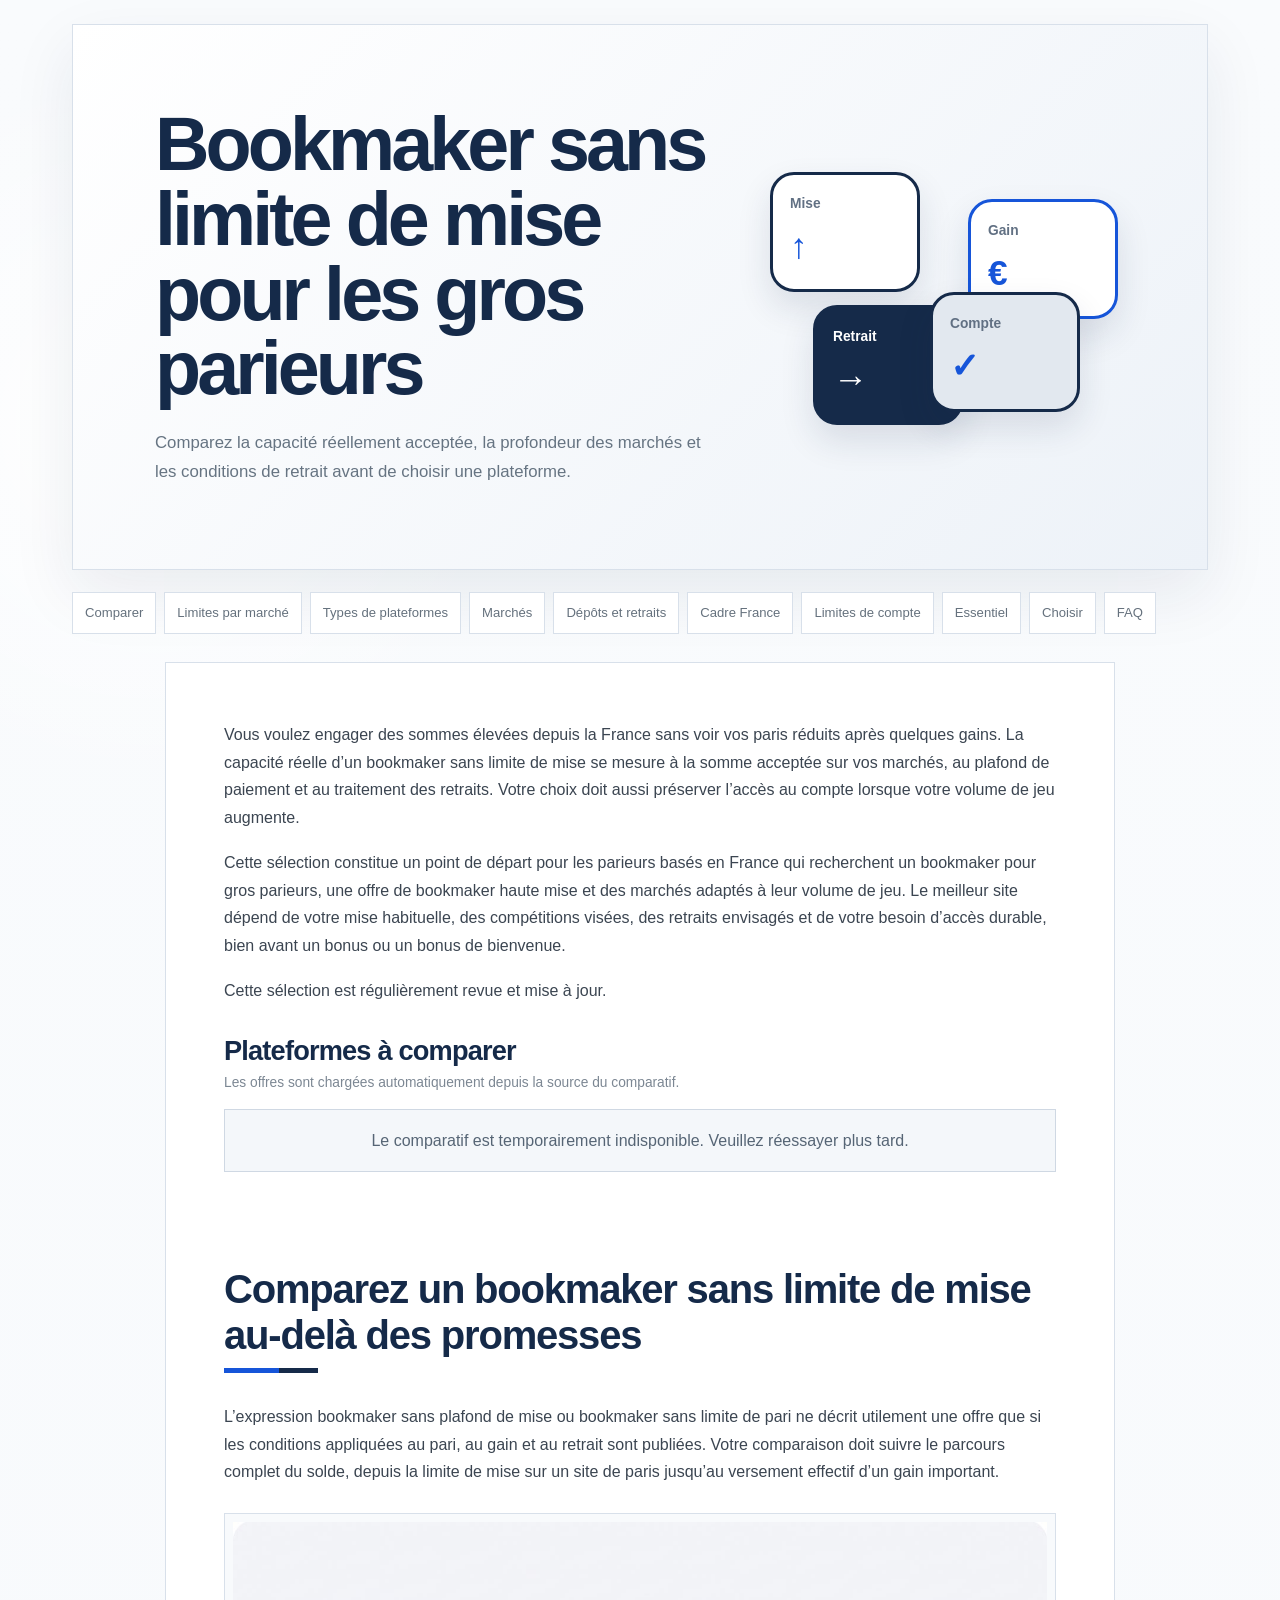
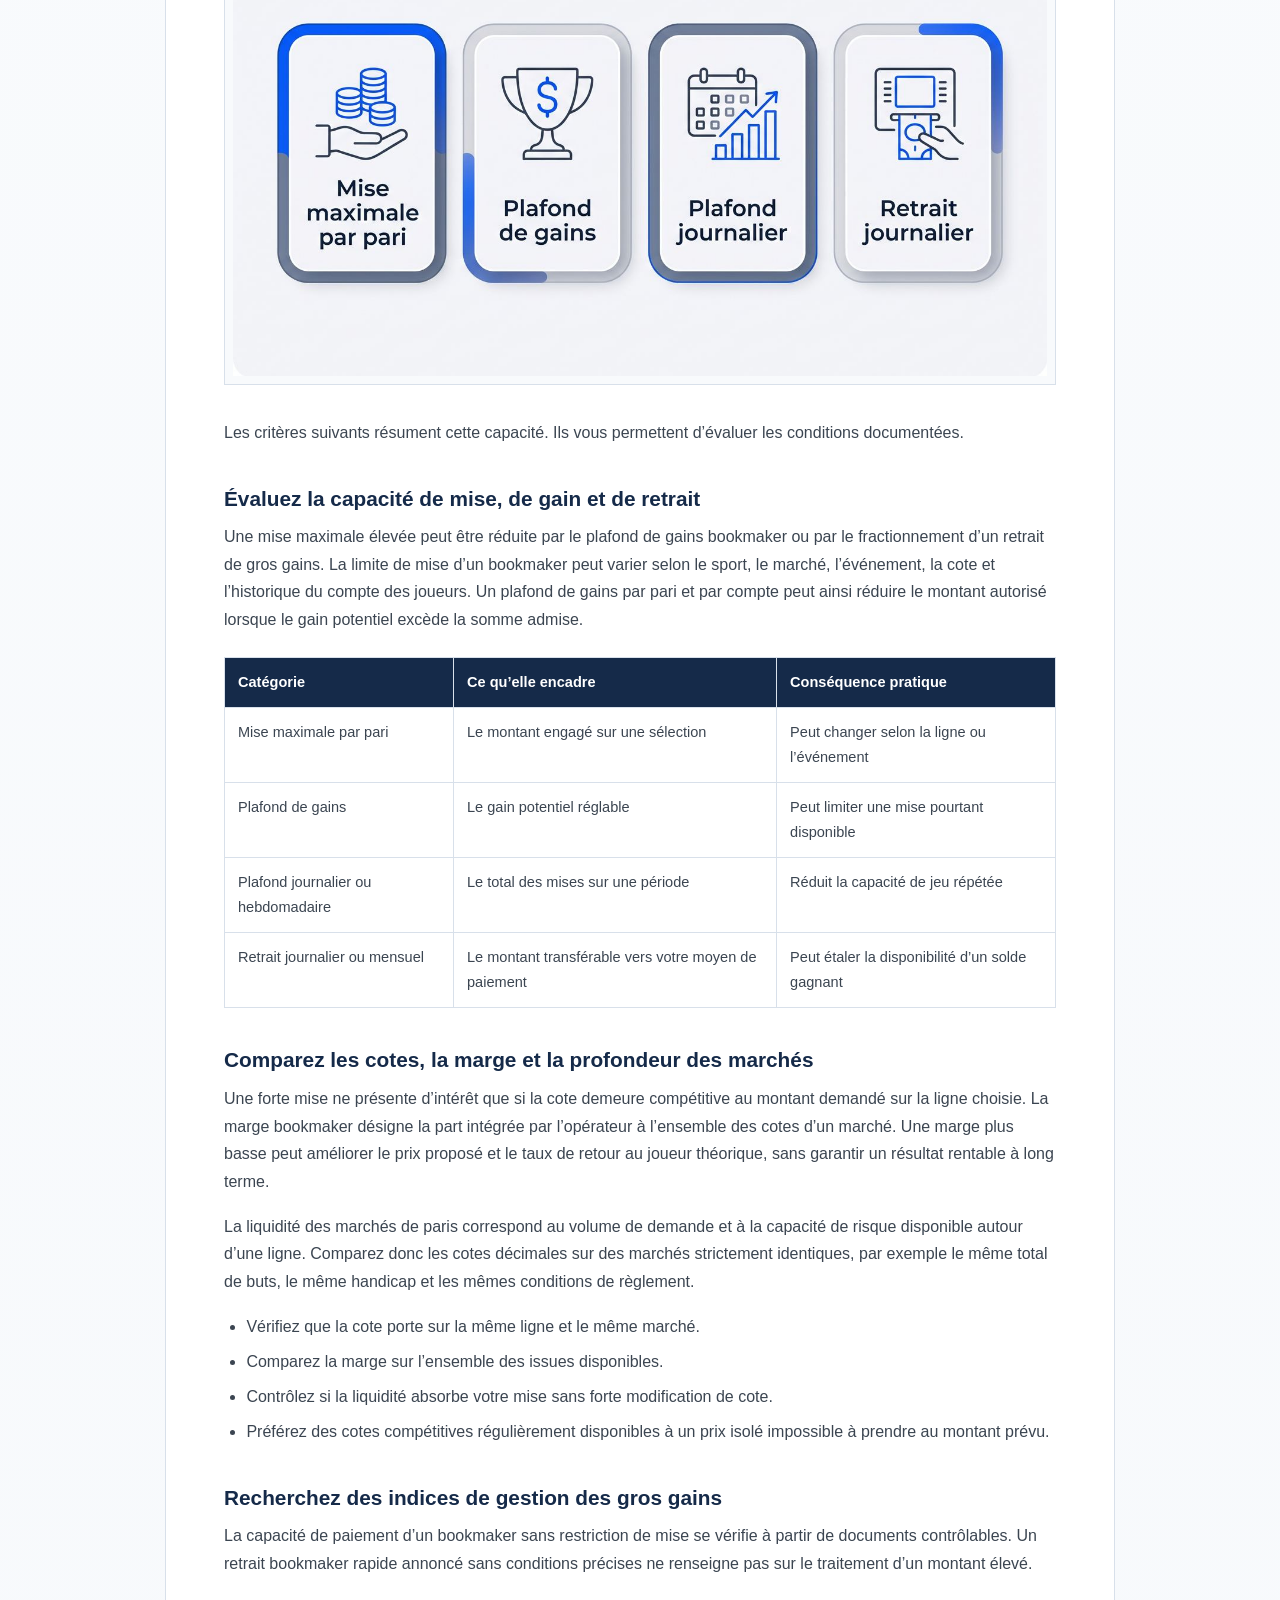
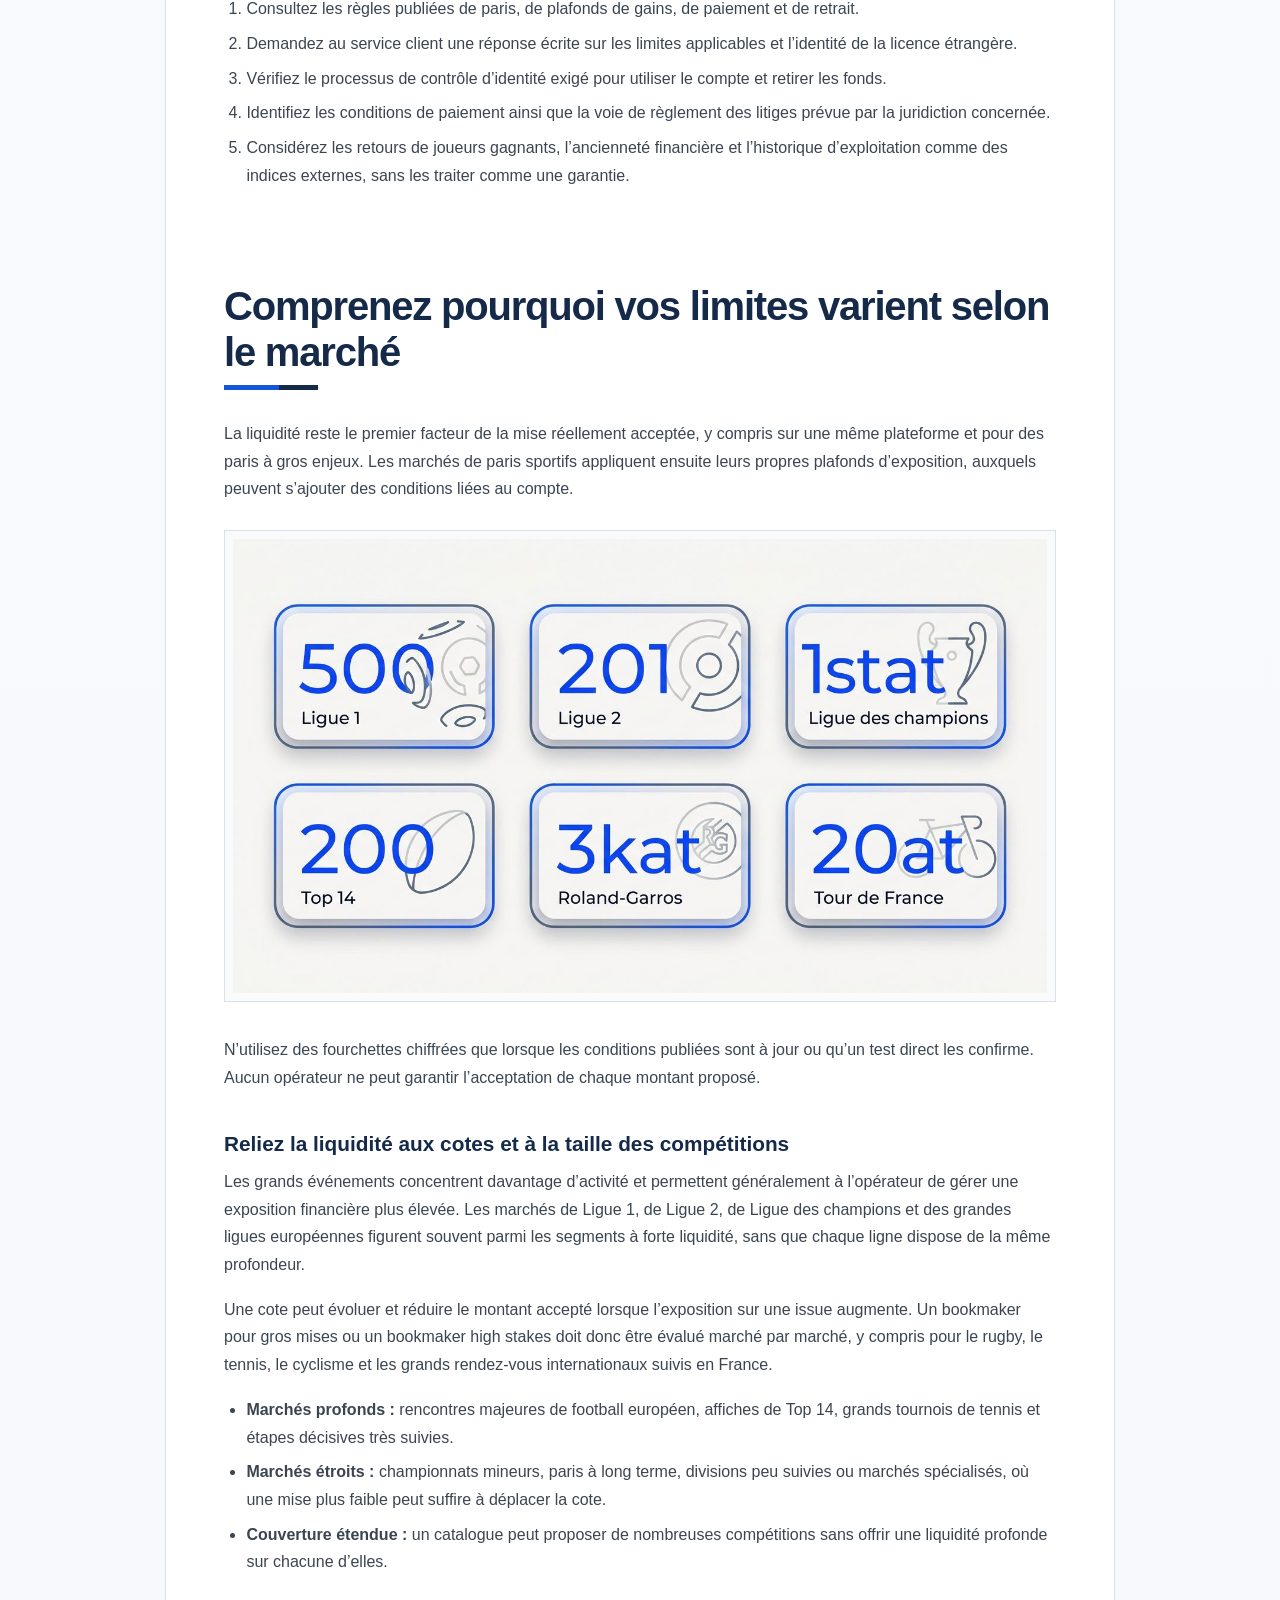
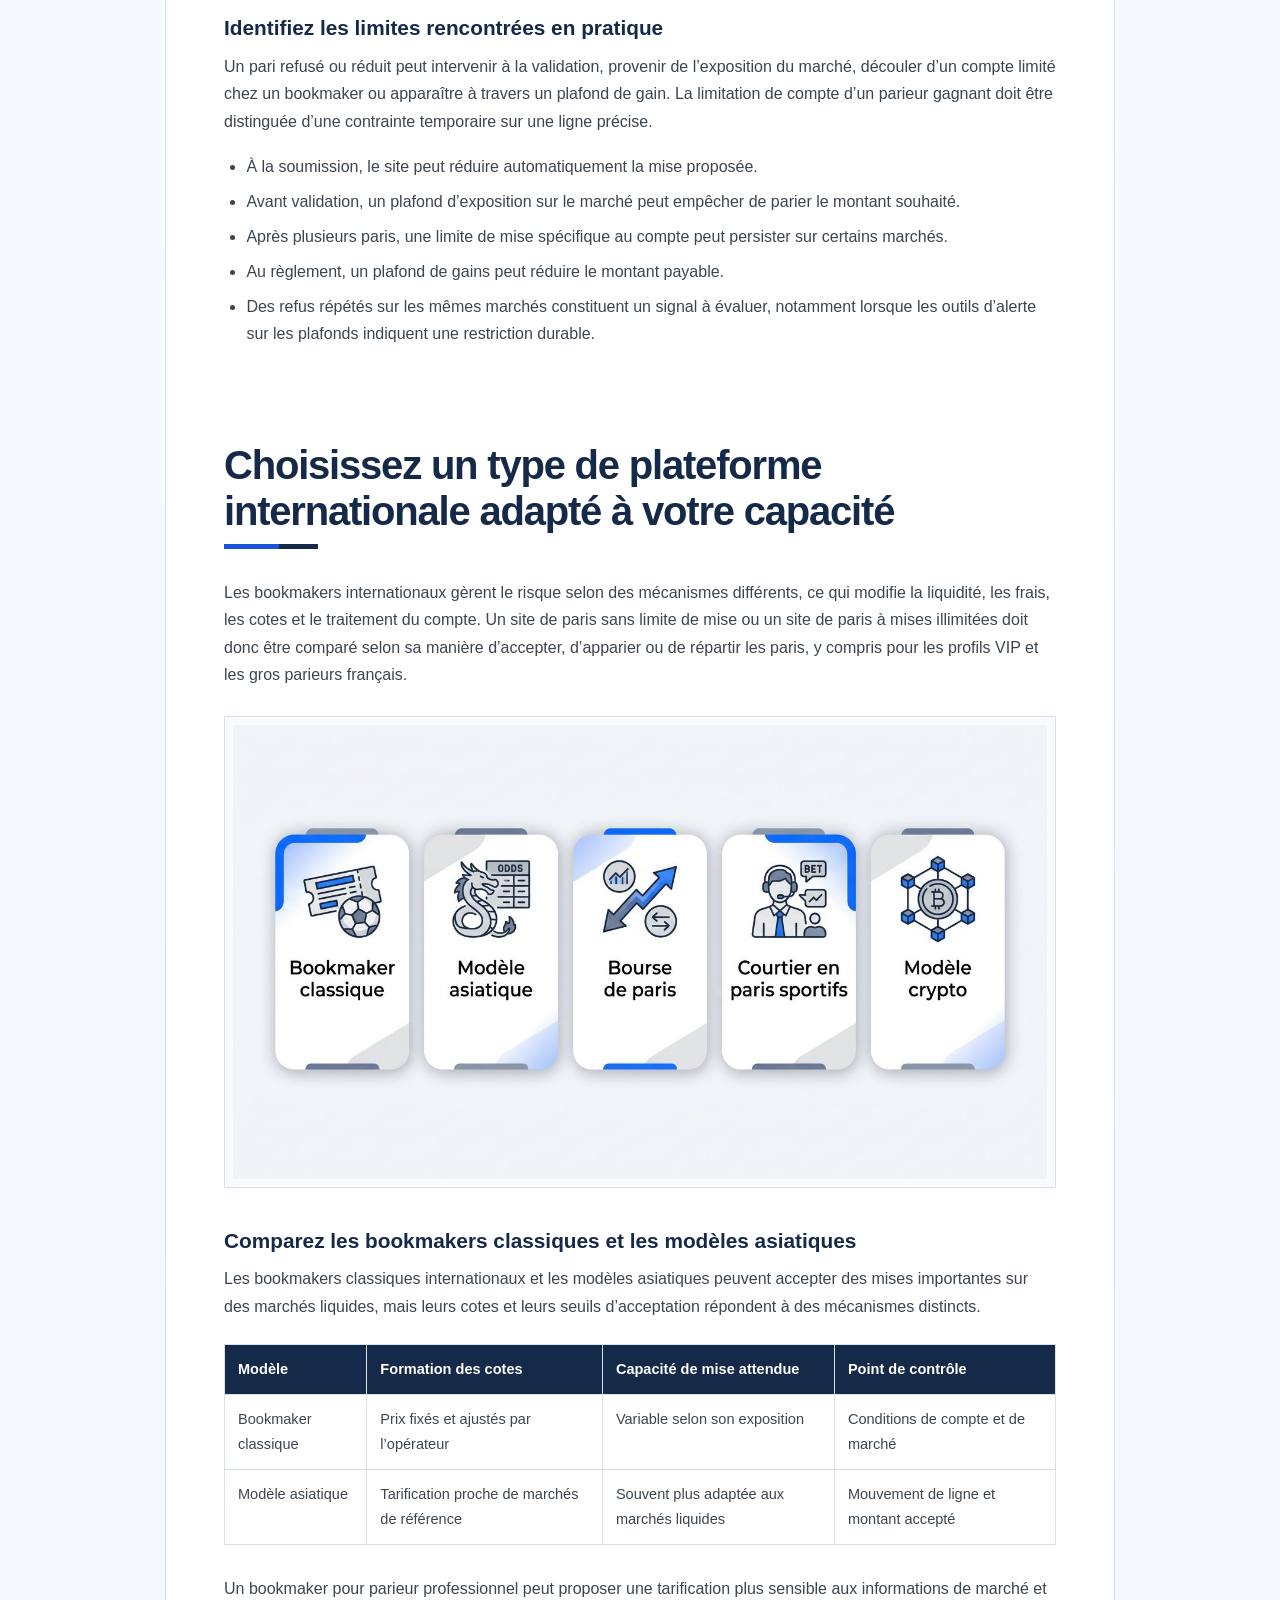
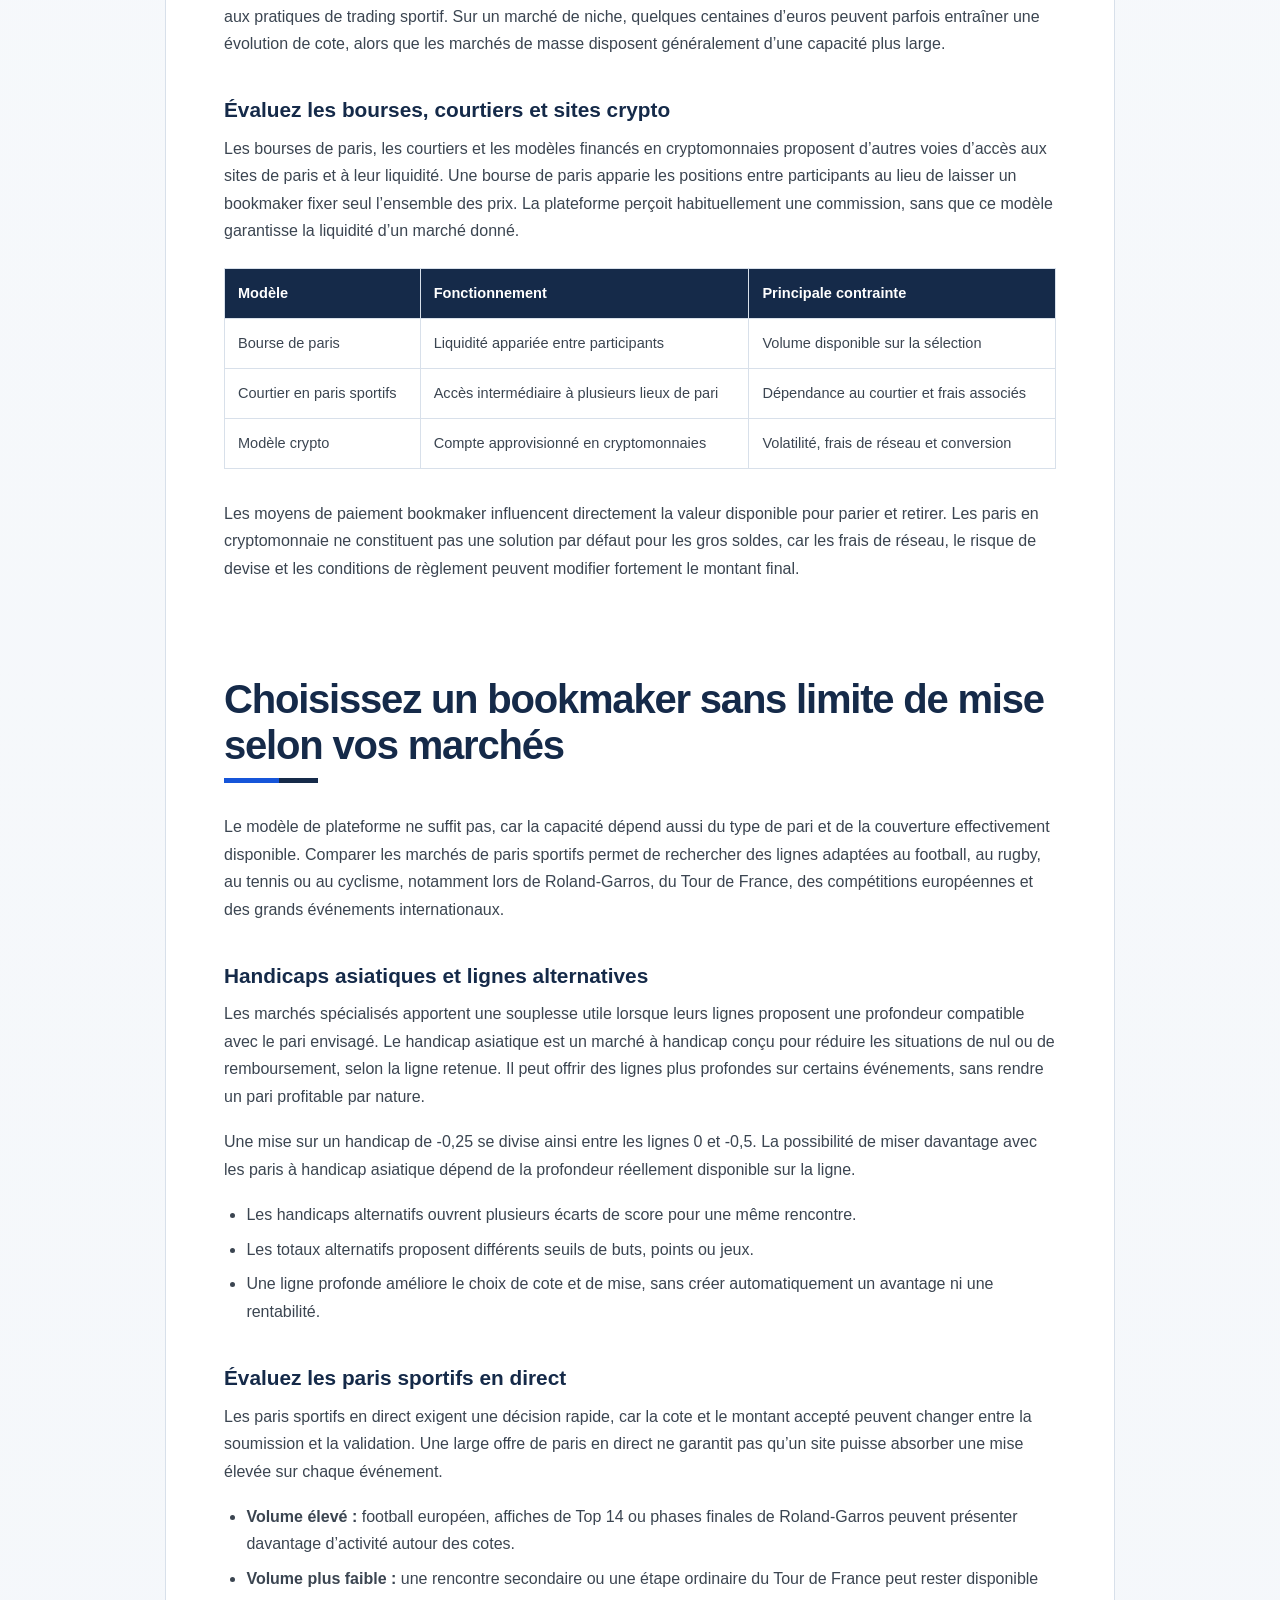
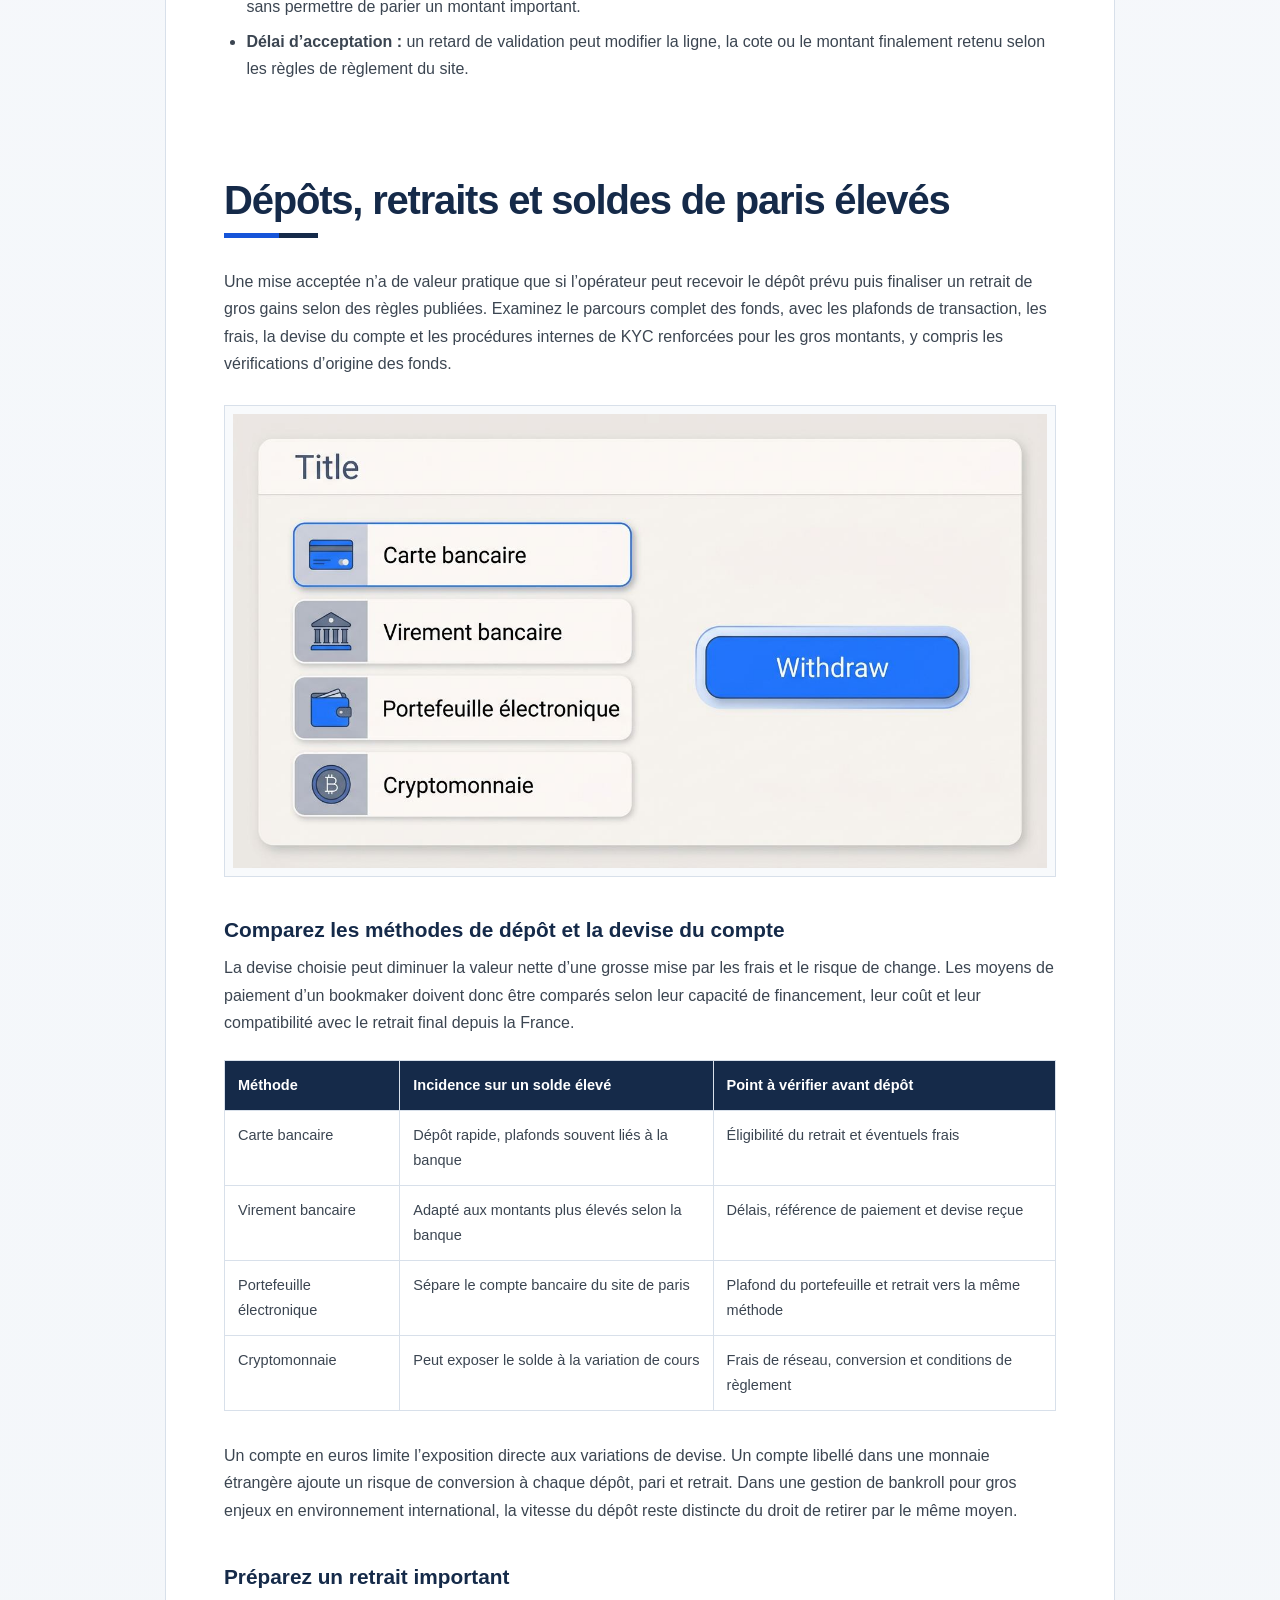
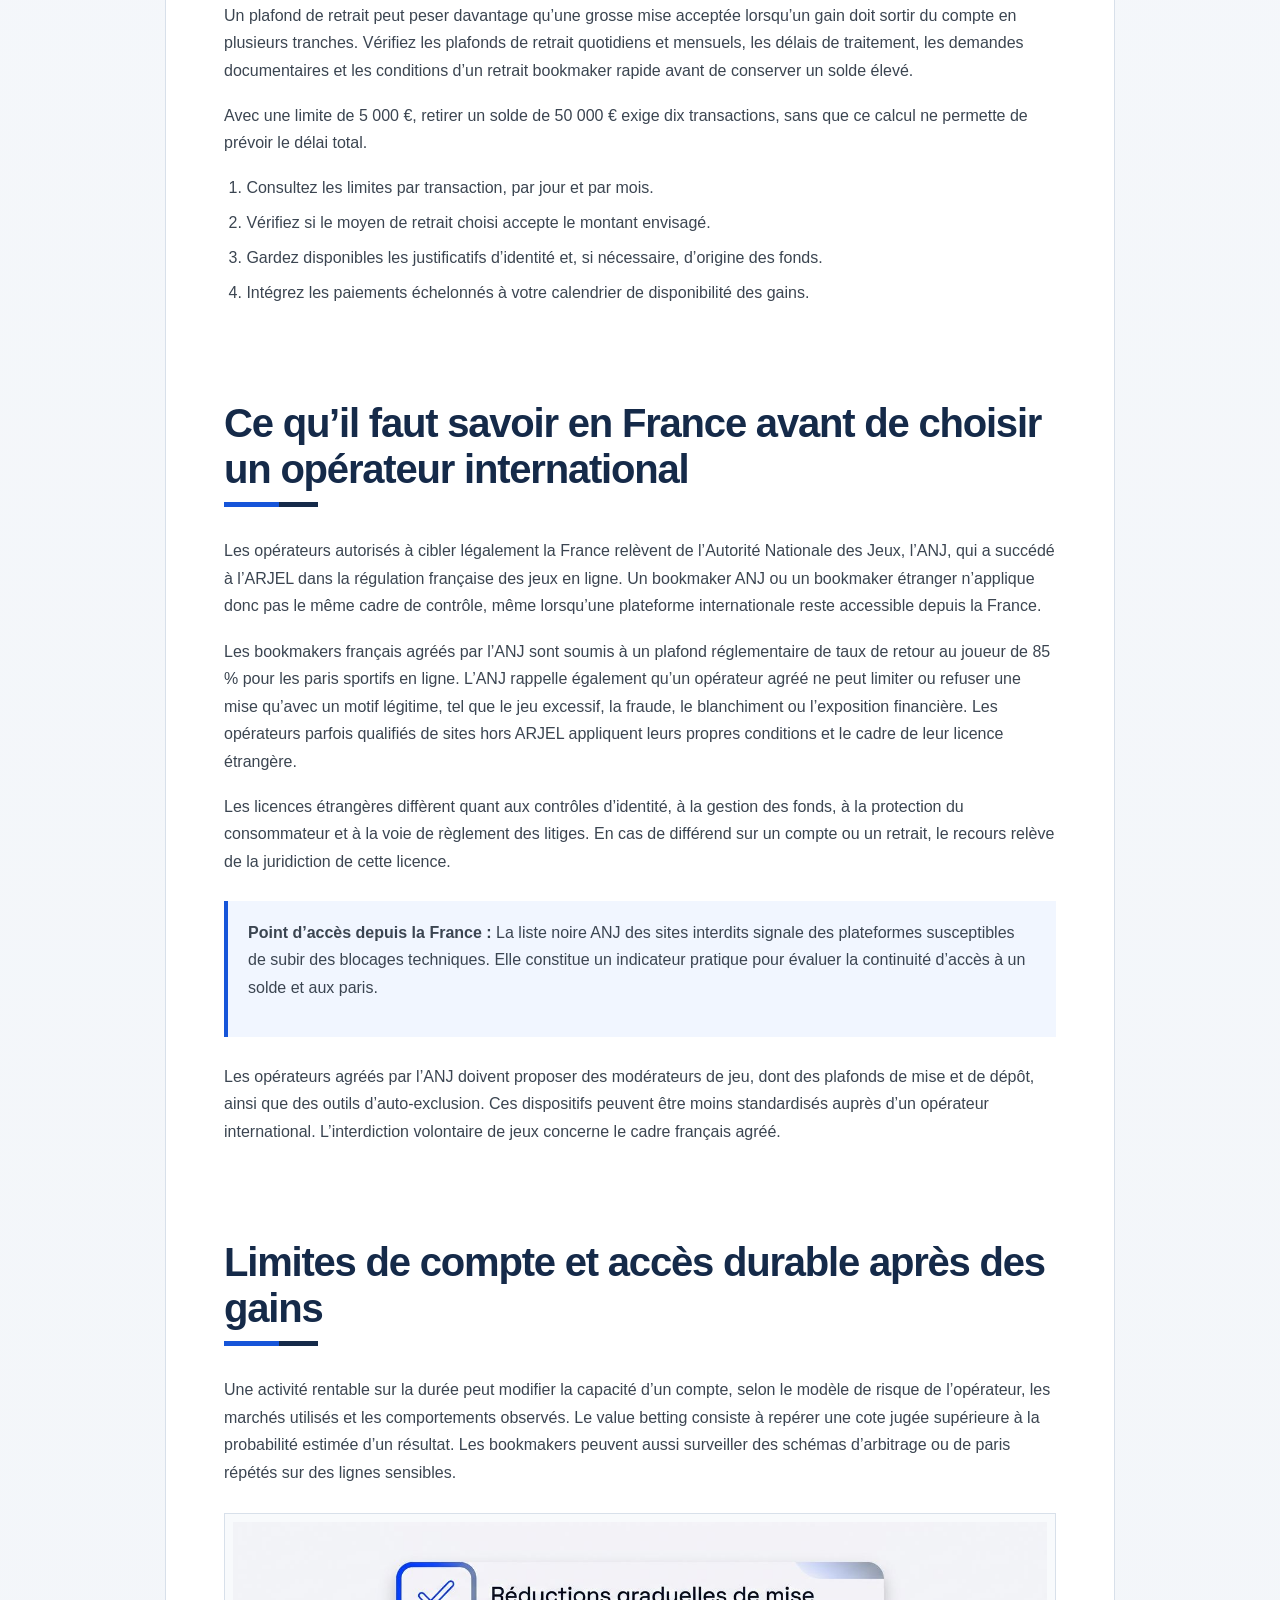
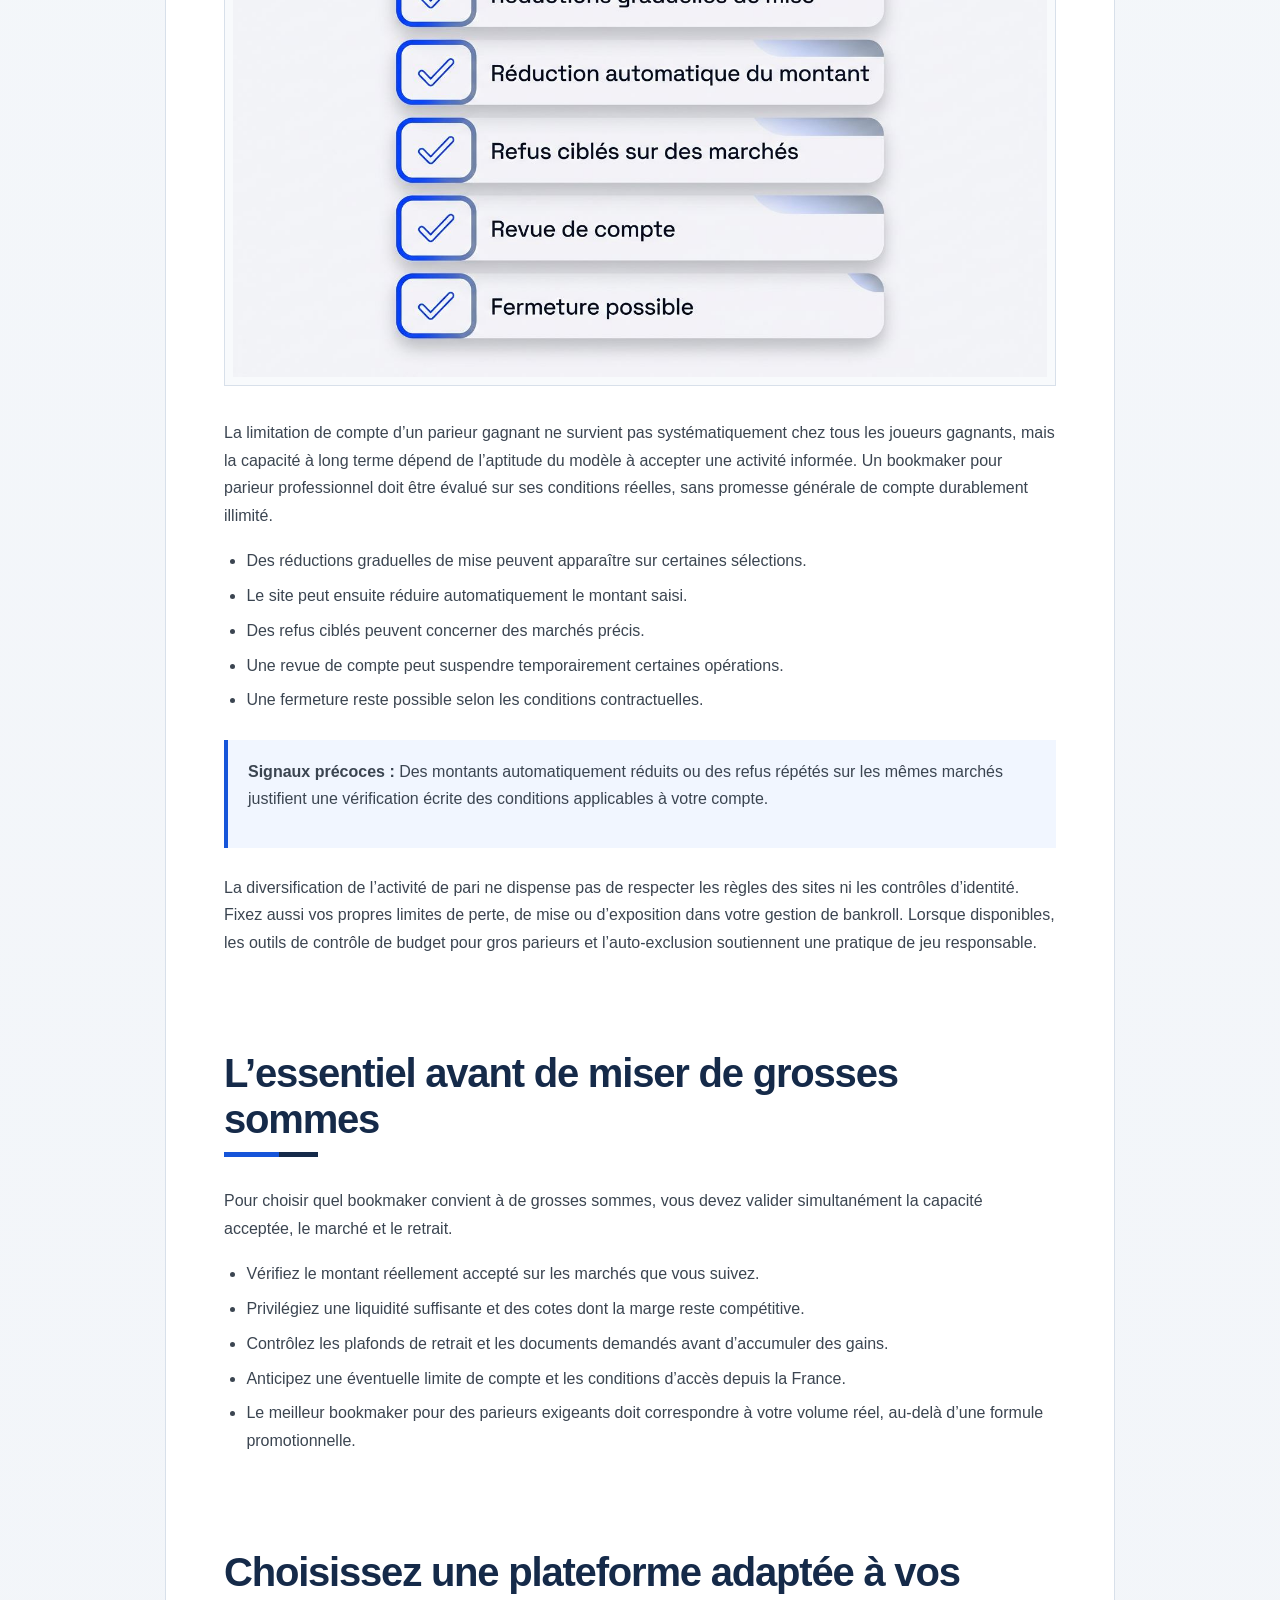
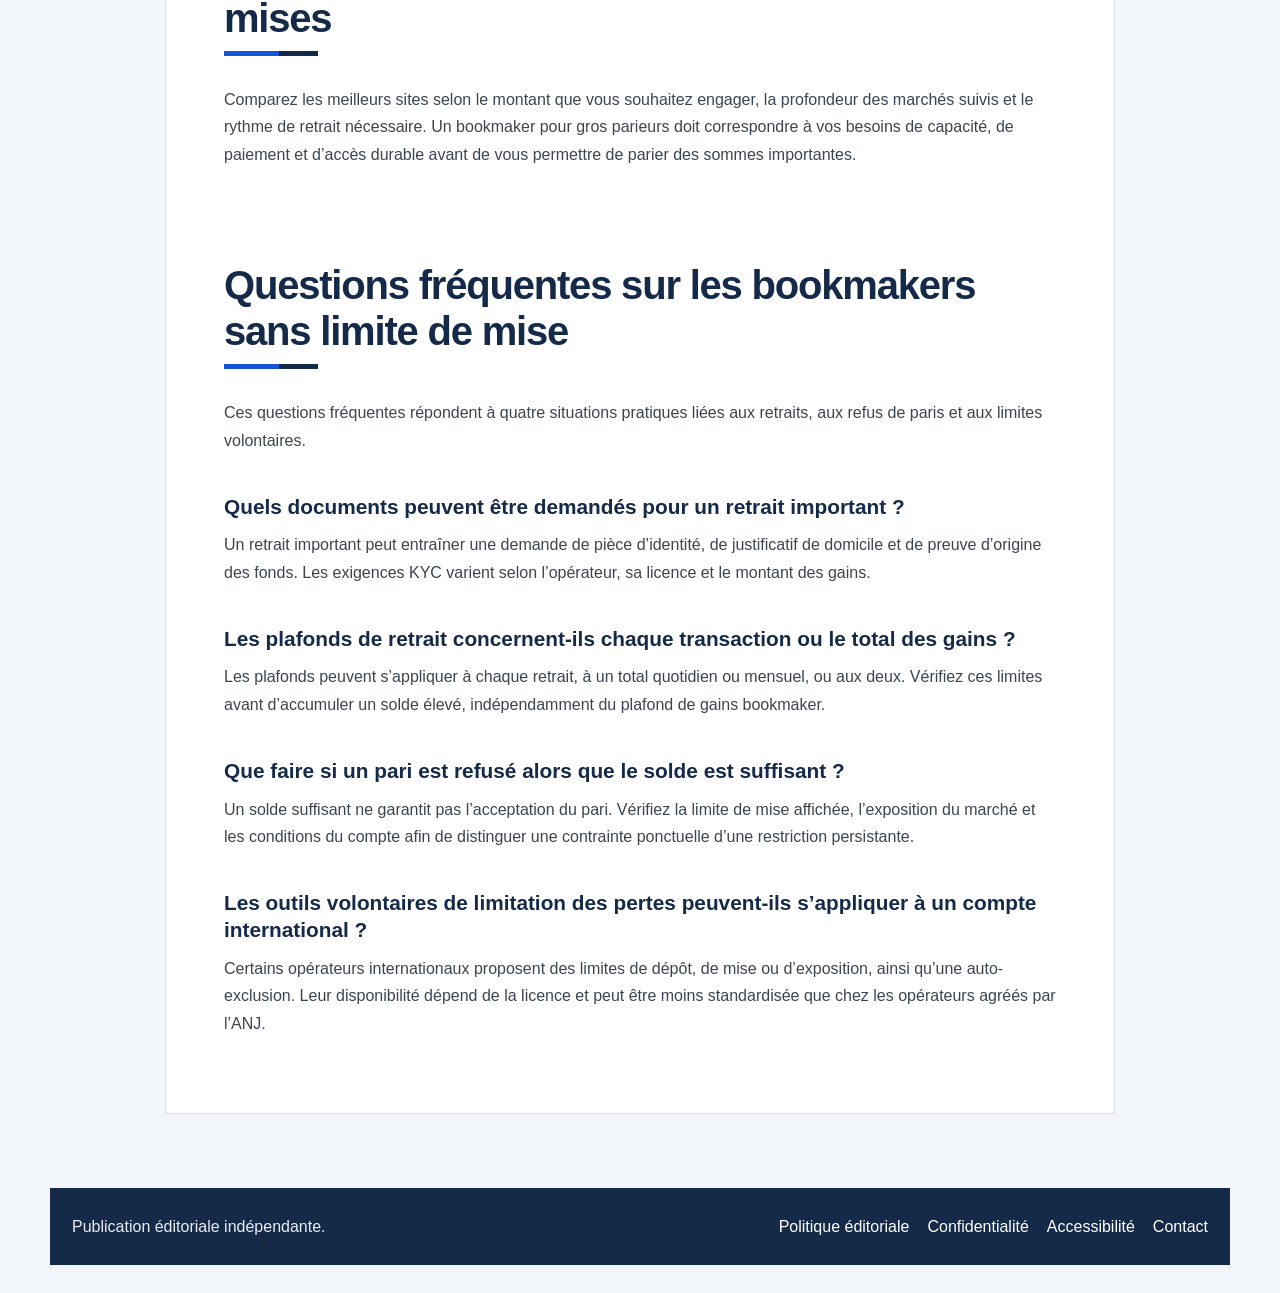
==== public/index.html @ 64bff704 "Add files via upload" ====
<!DOCTYPE html>
<html lang="fr"><head><meta charset="utf-8"/><meta content="width=device-width,initial-scale=1" name="viewport"/><title>Bookmaker sans limite de mise pour les gros parieurs</title><meta content="Comparatif des bookmakers sans limite de mise pour gros parieurs : capacité de mise, liquidité, plafonds de gains, retraits, paiements et limites de compte." name="description"/><meta content="#f4f7fb" name="theme-color"/><link href="./" rel="canonical"/><meta content="article" property="og:type"/><meta content="Bookmaker sans limite de mise pour les gros parieurs" property="og:title"/><meta content="Comparatif des bookmakers sans limite de mise pour gros parieurs : capacité de mise, liquidité, plafonds de gains, retraits, paiements et limites de compte." property="og:description"/><meta content="assets/images/comparer-bookmaker-sans-limite-mise.jpg" property="og:image"/><link href="favicon.ico" rel="icon" sizes="any"/><link href="favicon.png" rel="icon" type="image/png"/><link href="assets/css/site.css" rel="stylesheet"/><script type="application/ld+json">{"@context":"https://schema.org","@graph":[{"@type":"WebSite","name":"Bookmaker sans limite de mise pour les gros parieurs","inLanguage":"fr-FR"},{"@type":"WebPage","name":"Bookmaker sans limite de mise pour les gros parieurs","description":"Comparatif des bookmakers sans limite de mise pour gros parieurs : capacité de mise, liquidité, plafonds de gains, retraits, paiements et limites de compte.","inLanguage":"fr-FR"},{"@type":"Article","headline":"Bookmaker sans limite de mise pour les gros parieurs","description":"Comparatif des bookmakers sans limite de mise pour gros parieurs : capacité de mise, liquidité, plafonds de gains, retraits, paiements et limites de compte.","inLanguage":"fr-FR"},{"@type":"FAQPage","inLanguage":"fr-FR","mainEntity":[{"@type":"Question","name":"Quels documents peuvent être demandés pour un retrait important ?","acceptedAnswer":{"@type":"Answer","text":"Un retrait important peut entraîner une demande de pièce d’identité, de justificatif de domicile et de preuve d’origine des fonds. Les exigences KYC varient selon l’opérateur, sa licence et le montant des gains."}},{"@type":"Question","name":"Les plafonds de retrait concernent-ils chaque transaction ou le total des gains ?","acceptedAnswer":{"@type":"Answer","text":"Les plafonds peuvent s’appliquer à chaque retrait, à un total quotidien ou mensuel, ou aux deux. Vérifiez ces limites avant d’accumuler un solde élevé, indépendamment du plafond de gains bookmaker."}},{"@type":"Question","name":"Que faire si un pari est refusé alors que le solde est suffisant ?","acceptedAnswer":{"@type":"Answer","text":"Un solde suffisant ne garantit pas l’acceptation du pari. Vérifiez la limite de mise affichée, l’exposition du marché et les conditions du compte afin de distinguer une contrainte ponctuelle d’une restriction persistante."}},{"@type":"Question","name":"Les outils volontaires de limitation des pertes peuvent-ils s’appliquer à un compte international ?","acceptedAnswer":{"@type":"Answer","text":"Certains opérateurs internationaux proposent des limites de dépôt, de mise ou d’exposition, ainsi qu’une auto-exclusion. Leur disponibilité dépend de la licence et peut être moins standardisée que chez les opérateurs agréés par l’ANJ."}}]}]}</script></head><body><a class="skip-link" href="#content">Aller au contenu</a><main><section class="hero"><div class="hero-copy"><h1>Bookmaker sans limite de mise pour les gros parieurs</h1><p>Comparez la capacité réellement acceptée, la profondeur des marchés et les conditions de retrait avant de choisir une plateforme.</p></div><div aria-hidden="true" class="hero-visual"><div class="limit-card a"><span>Mise</span><strong>↑</strong></div><div class="limit-card b"><span>Gain</span><strong>€</strong></div><div class="limit-card c"><span>Retrait</span><strong>→</strong></div><div class="limit-card d"><span>Compte</span><strong>✓</strong></div></div></section><nav aria-label="Sommaire" class="toc"><a href="#comparez-un-bookmaker-sans-limite-de-mise-au-dela-des-promesses">Comparer</a><a href="#comprenez-pourquoi-vos-limites-varient-selon-le-marche">Limites par marché</a><a href="#choisissez-un-type-de-plateforme-internationale-adapte-a-votre-capacite">Types de plateformes</a><a href="#choisissez-un-bookmaker-sans-limite-de-mise-selon-vos-marches">Marchés</a><a href="#depots-retraits-et-soldes-de-paris-eleves">Dépôts et retraits</a><a href="#ce-qu-il-faut-savoir-en-france-avant-de-choisir-un-operateur-international">Cadre France</a><a href="#limites-de-compte-et-acces-durable-apres-des-gains">Limites de compte</a><a href="#l-essentiel-avant-de-miser-de-grosses-sommes">Essentiel</a><a href="#choisissez-une-plateforme-adaptee-a-vos-mises">Choisir</a><a href="#questions-frequentes-sur-les-bookmakers-sans-limite-de-mise">FAQ</a></nav><article class="article" id="content">
<p>Vous voulez engager des sommes élevées depuis la France sans voir vos paris réduits après quelques gains. La capacité réelle d’un bookmaker sans limite de mise se mesure à la somme acceptée sur vos marchés, au plafond de paiement et au traitement des retraits. Votre choix doit aussi préserver l’accès au compte lorsque votre volume de jeu augmente.</p>
<p>Cette sélection constitue un point de départ pour les parieurs basés en France qui recherchent un bookmaker pour gros parieurs, une offre de bookmaker haute mise et des marchés adaptés à leur volume de jeu. Le meilleur site dépend de votre mise habituelle, des compétitions visées, des retraits envisagés et de votre besoin d’accès durable, bien avant un bonus ou un bonus de bienvenue.</p>
<p>Cette sélection est régulièrement revue et mise à jour.</p>
<section aria-labelledby="offers-title" class="offers"><div class="offers-intro"><h2 id="offers-title">Plateformes à comparer</h2><p>Les offres sont chargées automatiquement depuis la source du comparatif.</p></div><div aria-live="polite" class="offers-grid" id="affiliate-table"><div class="offer-card skeleton-card"><div class="skeleton sk-logo"></div><div class="skeleton sk-name"></div><div class="skeleton sk-bonus"></div><div class="skeleton sk-button"></div></div><div class="offer-card skeleton-card"><div class="skeleton sk-logo"></div><div class="skeleton sk-name"></div><div class="skeleton sk-bonus"></div><div class="skeleton sk-button"></div></div><div class="offer-card skeleton-card"><div class="skeleton sk-logo"></div><div class="skeleton sk-name"></div><div class="skeleton sk-bonus"></div><div class="skeleton sk-button"></div></div></div></section><h2 id="comparez-un-bookmaker-sans-limite-de-mise-au-dela-des-promesses">Comparez un bookmaker sans limite de mise au-delà des promesses</h2>
<p>L’expression bookmaker sans plafond de mise ou bookmaker sans limite de pari ne décrit utilement une offre que si les conditions appliquées au pari, au gain et au retrait sont publiées. Votre comparaison doit suivre le parcours complet du solde, depuis la limite de mise sur un site de paris jusqu’au versement effectif d’un gain important.</p><figure class="article-image"><img alt="Critères pour comparer un bookmaker sans limite de mise au-delà des promesses." decoding="async" fetchpriority="high" height="768" loading="eager" src="assets/images/comparer-bookmaker-sans-limite-mise.jpg" width="1376"/></figure>
<p>Les critères suivants résument cette capacité. Ils vous permettent d’évaluer les conditions documentées.</p>
<h3 id="evaluez-la-capacite-de-mise-de-gain-et-de-retrait">Évaluez la capacité de mise, de gain et de retrait</h3>
<p>Une mise maximale élevée peut être réduite par le plafond de gains bookmaker ou par le fractionnement d’un retrait de gros gains. La limite de mise d’un bookmaker peut varier selon le sport, le marché, l’événement, la cote et l’historique du compte des joueurs. Un plafond de gains par pari et par compte peut ainsi réduire le montant autorisé lorsque le gain potentiel excède la somme admise.</p>
<table>
<thead>
<tr>
<th>Catégorie</th>
<th>Ce qu’elle encadre</th>
<th>Conséquence pratique</th>
</tr>
</thead>
<tbody>
<tr>
<td>Mise maximale par pari</td>
<td>Le montant engagé sur une sélection</td>
<td>Peut changer selon la ligne ou l’événement</td>
</tr>
<tr>
<td>Plafond de gains</td>
<td>Le gain potentiel réglable</td>
<td>Peut limiter une mise pourtant disponible</td>
</tr>
<tr>
<td>Plafond journalier ou hebdomadaire</td>
<td>Le total des mises sur une période</td>
<td>Réduit la capacité de jeu répétée</td>
</tr>
<tr>
<td>Retrait journalier ou mensuel</td>
<td>Le montant transférable vers votre moyen de paiement</td>
<td>Peut étaler la disponibilité d’un solde gagnant</td>
</tr>
</tbody>
</table>
<h3 id="comparez-les-cotes-la-marge-et-la-profondeur-des-marches">Comparez les cotes, la marge et la profondeur des marchés</h3>
<p>Une forte mise ne présente d’intérêt que si la cote demeure compétitive au montant demandé sur la ligne choisie. La marge bookmaker désigne la part intégrée par l’opérateur à l’ensemble des cotes d’un marché. Une marge plus basse peut améliorer le prix proposé et le taux de retour au joueur théorique, sans garantir un résultat rentable à long terme.</p>
<p>La liquidité des marchés de paris correspond au volume de demande et à la capacité de risque disponible autour d’une ligne. Comparez donc les cotes décimales sur des marchés strictement identiques, par exemple le même total de buts, le même handicap et les mêmes conditions de règlement.</p>
<ul>
<li>Vérifiez que la cote porte sur la même ligne et le même marché.</li>
<li>Comparez la marge sur l’ensemble des issues disponibles.</li>
<li>Contrôlez si la liquidité absorbe votre mise sans forte modification de cote.</li>
<li>Préférez des cotes compétitives régulièrement disponibles à un prix isolé impossible à prendre au montant prévu.</li>
</ul>
<h3 id="recherchez-des-indices-de-gestion-des-gros-gains">Recherchez des indices de gestion des gros gains</h3>
<p>La capacité de paiement d’un bookmaker sans restriction de mise se vérifie à partir de documents contrôlables. Un retrait bookmaker rapide annoncé sans conditions précises ne renseigne pas sur le traitement d’un montant élevé.</p>
<ol>
<li>Consultez les règles publiées de paris, de plafonds de gains, de paiement et de retrait.</li>
<li>Demandez au service client une réponse écrite sur les limites applicables et l’identité de la licence étrangère.</li>
<li>Vérifiez le processus de contrôle d’identité exigé pour utiliser le compte et retirer les fonds.</li>
<li>Identifiez les conditions de paiement ainsi que la voie de règlement des litiges prévue par la juridiction concernée.</li>
<li>Considérez les retours de joueurs gagnants, l’ancienneté financière et l’historique d’exploitation comme des indices externes, sans les traiter comme une garantie.</li>
</ol>
<h2 id="comprenez-pourquoi-vos-limites-varient-selon-le-marche">Comprenez pourquoi vos limites varient selon le marché</h2>
<p>La liquidité reste le premier facteur de la mise réellement acceptée, y compris sur une même plateforme et pour des paris à gros enjeux. Les marchés de paris sportifs appliquent ensuite leurs propres plafonds d’exposition, auxquels peuvent s’ajouter des conditions liées au compte.</p><figure class="article-image"><img alt="Facteurs qui expliquent pourquoi les limites de mise varient selon le marché." decoding="async" height="768" loading="lazy" src="assets/images/limites-mise-selon-marche.jpg" width="1376"/></figure>
<p>N’utilisez des fourchettes chiffrées que lorsque les conditions publiées sont à jour ou qu’un test direct les confirme. Aucun opérateur ne peut garantir l’acceptation de chaque montant proposé.</p>
<h3 id="reliez-la-liquidite-aux-cotes-et-a-la-taille-des-competitions">Reliez la liquidité aux cotes et à la taille des compétitions</h3>
<p>Les grands événements concentrent davantage d’activité et permettent généralement à l’opérateur de gérer une exposition financière plus élevée. Les marchés de Ligue 1, de Ligue 2, de Ligue des champions et des grandes ligues européennes figurent souvent parmi les segments à forte liquidité, sans que chaque ligne dispose de la même profondeur.</p>
<p>Une cote peut évoluer et réduire le montant accepté lorsque l’exposition sur une issue augmente. Un bookmaker pour gros mises ou un bookmaker high stakes doit donc être évalué marché par marché, y compris pour le rugby, le tennis, le cyclisme et les grands rendez-vous internationaux suivis en France.</p>
<ul>
<li><strong>Marchés profonds :</strong> rencontres majeures de football européen, affiches de Top 14, grands tournois de tennis et étapes décisives très suivies.</li>
<li><strong>Marchés étroits :</strong> championnats mineurs, paris à long terme, divisions peu suivies ou marchés spécialisés, où une mise plus faible peut suffire à déplacer la cote.</li>
<li><strong>Couverture étendue :</strong> un catalogue peut proposer de nombreuses compétitions sans offrir une liquidité profonde sur chacune d’elles.</li>
</ul>
<h3 id="identifiez-les-limites-rencontrees-en-pratique">Identifiez les limites rencontrées en pratique</h3>
<p>Un pari refusé ou réduit peut intervenir à la validation, provenir de l’exposition du marché, découler d’un compte limité chez un bookmaker ou apparaître à travers un plafond de gain. La limitation de compte d’un parieur gagnant doit être distinguée d’une contrainte temporaire sur une ligne précise.</p>
<ul>
<li>À la soumission, le site peut réduire automatiquement la mise proposée.</li>
<li>Avant validation, un plafond d’exposition sur le marché peut empêcher de parier le montant souhaité.</li>
<li>Après plusieurs paris, une limite de mise spécifique au compte peut persister sur certains marchés.</li>
<li>Au règlement, un plafond de gains peut réduire le montant payable.</li>
<li>Des refus répétés sur les mêmes marchés constituent un signal à évaluer, notamment lorsque les outils d’alerte sur les plafonds indiquent une restriction durable.</li>
</ul>
<h2 id="choisissez-un-type-de-plateforme-internationale-adapte-a-votre-capacite">Choisissez un type de plateforme internationale adapté à votre capacité</h2>
<p>Les bookmakers internationaux gèrent le risque selon des mécanismes différents, ce qui modifie la liquidité, les frais, les cotes et le traitement du compte. Un site de paris sans limite de mise ou un site de paris à mises illimitées doit donc être comparé selon sa manière d’accepter, d’apparier ou de répartir les paris, y compris pour les profils VIP et les gros parieurs français.</p><figure class="article-image"><img alt="Types de plateformes internationales à comparer selon la capacité de mise." decoding="async" height="768" loading="lazy" src="assets/images/plateforme-internationale-capacite-mise.jpg" width="1376"/></figure>
<h3 id="comparez-les-bookmakers-classiques-et-les-modeles-asiatiques">Comparez les bookmakers classiques et les modèles asiatiques</h3>
<p>Les bookmakers classiques internationaux et les modèles asiatiques peuvent accepter des mises importantes sur des marchés liquides, mais leurs cotes et leurs seuils d’acceptation répondent à des mécanismes distincts.</p>
<table>
<thead>
<tr>
<th>Modèle</th>
<th>Formation des cotes</th>
<th>Capacité de mise attendue</th>
<th>Point de contrôle</th>
</tr>
</thead>
<tbody>
<tr>
<td>Bookmaker classique</td>
<td>Prix fixés et ajustés par l’opérateur</td>
<td>Variable selon son exposition</td>
<td>Conditions de compte et de marché</td>
</tr>
<tr>
<td>Modèle asiatique</td>
<td>Tarification proche de marchés de référence</td>
<td>Souvent plus adaptée aux marchés liquides</td>
<td>Mouvement de ligne et montant accepté</td>
</tr>
</tbody>
</table>
<p>Un bookmaker pour parieur professionnel peut proposer une tarification plus sensible aux informations de marché et aux pratiques de trading sportif. Sur un marché de niche, quelques centaines d’euros peuvent parfois entraîner une évolution de cote, alors que les marchés de masse disposent généralement d’une capacité plus large.</p>
<h3 id="evaluez-les-bourses-courtiers-et-sites-crypto">Évaluez les bourses, courtiers et sites crypto</h3>
<p>Les bourses de paris, les courtiers et les modèles financés en cryptomonnaies proposent d’autres voies d’accès aux sites de paris et à leur liquidité. Une bourse de paris apparie les positions entre participants au lieu de laisser un bookmaker fixer seul l’ensemble des prix. La plateforme perçoit habituellement une commission, sans que ce modèle garantisse la liquidité d’un marché donné.</p>
<table>
<thead>
<tr>
<th>Modèle</th>
<th>Fonctionnement</th>
<th>Principale contrainte</th>
</tr>
</thead>
<tbody>
<tr>
<td>Bourse de paris</td>
<td>Liquidité appariée entre participants</td>
<td>Volume disponible sur la sélection</td>
</tr>
<tr>
<td>Courtier en paris sportifs</td>
<td>Accès intermédiaire à plusieurs lieux de pari</td>
<td>Dépendance au courtier et frais associés</td>
</tr>
<tr>
<td>Modèle crypto</td>
<td>Compte approvisionné en cryptomonnaies</td>
<td>Volatilité, frais de réseau et conversion</td>
</tr>
</tbody>
</table>
<p>Les moyens de paiement bookmaker influencent directement la valeur disponible pour parier et retirer. Les paris en cryptomonnaie ne constituent pas une solution par défaut pour les gros soldes, car les frais de réseau, le risque de devise et les conditions de règlement peuvent modifier fortement le montant final.</p>
<h2 id="choisissez-un-bookmaker-sans-limite-de-mise-selon-vos-marches">Choisissez un bookmaker sans limite de mise selon vos marchés</h2>
<p>Le modèle de plateforme ne suffit pas, car la capacité dépend aussi du type de pari et de la couverture effectivement disponible. Comparer les marchés de paris sportifs permet de rechercher des lignes adaptées au football, au rugby, au tennis ou au cyclisme, notamment lors de Roland-Garros, du Tour de France, des compétitions européennes et des grands événements internationaux.</p>
<h3 id="handicaps-asiatiques-et-lignes-alternatives">Handicaps asiatiques et lignes alternatives</h3>
<p>Les marchés spécialisés apportent une souplesse utile lorsque leurs lignes proposent une profondeur compatible avec le pari envisagé. Le handicap asiatique est un marché à handicap conçu pour réduire les situations de nul ou de remboursement, selon la ligne retenue. Il peut offrir des lignes plus profondes sur certains événements, sans rendre un pari profitable par nature.</p>
<p>Une mise sur un handicap de -0,25 se divise ainsi entre les lignes 0 et -0,5. La possibilité de miser davantage avec les paris à handicap asiatique dépend de la profondeur réellement disponible sur la ligne.</p>
<ul>
<li>Les handicaps alternatifs ouvrent plusieurs écarts de score pour une même rencontre.</li>
<li>Les totaux alternatifs proposent différents seuils de buts, points ou jeux.</li>
<li>Une ligne profonde améliore le choix de cote et de mise, sans créer automatiquement un avantage ni une rentabilité.</li>
</ul>
<h3 id="evaluez-les-paris-sportifs-en-direct">Évaluez les paris sportifs en direct</h3>
<p>Les paris sportifs en direct exigent une décision rapide, car la cote et le montant accepté peuvent changer entre la soumission et la validation. Une large offre de paris en direct ne garantit pas qu’un site puisse absorber une mise élevée sur chaque événement.</p>
<ul>
<li><strong>Volume élevé :</strong> football européen, affiches de Top 14 ou phases finales de Roland-Garros peuvent présenter davantage d’activité autour des cotes.</li>
<li><strong>Volume plus faible :</strong> une rencontre secondaire ou une étape ordinaire du Tour de France peut rester disponible sans permettre de parier un montant important.</li>
<li><strong>Délai d’acceptation :</strong> un retard de validation peut modifier la ligne, la cote ou le montant finalement retenu selon les règles de règlement du site.</li>
</ul>
<h2 id="depots-retraits-et-soldes-de-paris-eleves">Dépôts, retraits et soldes de paris élevés</h2>
<p>Une mise acceptée n’a de valeur pratique que si l’opérateur peut recevoir le dépôt prévu puis finaliser un retrait de gros gains selon des règles publiées. Examinez le parcours complet des fonds, avec les plafonds de transaction, les frais, la devise du compte et les procédures internes de KYC renforcées pour les gros montants, y compris les vérifications d’origine des fonds.</p><figure class="article-image"><img alt="Méthodes de dépôt et de retrait pour des soldes de paris élevés." decoding="async" height="768" loading="lazy" src="assets/images/depots-retraits-soldes-paris-eleves.jpg" width="1376"/></figure>
<h3 id="comparez-les-methodes-de-depot-et-la-devise-du-compte">Comparez les méthodes de dépôt et la devise du compte</h3>
<p>La devise choisie peut diminuer la valeur nette d’une grosse mise par les frais et le risque de change. Les moyens de paiement d’un bookmaker doivent donc être comparés selon leur capacité de financement, leur coût et leur compatibilité avec le retrait final depuis la France.</p>
<table>
<thead>
<tr>
<th>Méthode</th>
<th>Incidence sur un solde élevé</th>
<th>Point à vérifier avant dépôt</th>
</tr>
</thead>
<tbody>
<tr>
<td>Carte bancaire</td>
<td>Dépôt rapide, plafonds souvent liés à la banque</td>
<td>Éligibilité du retrait et éventuels frais</td>
</tr>
<tr>
<td>Virement bancaire</td>
<td>Adapté aux montants plus élevés selon la banque</td>
<td>Délais, référence de paiement et devise reçue</td>
</tr>
<tr>
<td>Portefeuille électronique</td>
<td>Sépare le compte bancaire du site de paris</td>
<td>Plafond du portefeuille et retrait vers la même méthode</td>
</tr>
<tr>
<td>Cryptomonnaie</td>
<td>Peut exposer le solde à la variation de cours</td>
<td>Frais de réseau, conversion et conditions de règlement</td>
</tr>
</tbody>
</table>
<p>Un compte en euros limite l’exposition directe aux variations de devise. Un compte libellé dans une monnaie étrangère ajoute un risque de conversion à chaque dépôt, pari et retrait. Dans une gestion de bankroll pour gros enjeux en environnement international, la vitesse du dépôt reste distincte du droit de retirer par le même moyen.</p>
<h3 id="preparez-un-retrait-important">Préparez un retrait important</h3>
<p>Un plafond de retrait peut peser davantage qu’une grosse mise acceptée lorsqu’un gain doit sortir du compte en plusieurs tranches. Vérifiez les plafonds de retrait quotidiens et mensuels, les délais de traitement, les demandes documentaires et les conditions d’un retrait bookmaker rapide avant de conserver un solde élevé.</p>
<p>Avec une limite de 5 000 €, retirer un solde de 50 000 € exige dix transactions, sans que ce calcul ne permette de prévoir le délai total.</p>
<ol>
<li>Consultez les limites par transaction, par jour et par mois.</li>
<li>Vérifiez si le moyen de retrait choisi accepte le montant envisagé.</li>
<li>Gardez disponibles les justificatifs d’identité et, si nécessaire, d’origine des fonds.</li>
<li>Intégrez les paiements échelonnés à votre calendrier de disponibilité des gains.</li>
</ol>
<h2 id="ce-qu-il-faut-savoir-en-france-avant-de-choisir-un-operateur-international">Ce qu’il faut savoir en France avant de choisir un opérateur international</h2>
<p>Les opérateurs autorisés à cibler légalement la France relèvent de l’Autorité Nationale des Jeux, l’ANJ, qui a succédé à l’ARJEL dans la régulation française des jeux en ligne. Un bookmaker ANJ ou un bookmaker étranger n’applique donc pas le même cadre de contrôle, même lorsqu’une plateforme internationale reste accessible depuis la France.</p>
<p>Les bookmakers français agréés par l’ANJ sont soumis à un plafond réglementaire de taux de retour au joueur de 85 % pour les paris sportifs en ligne. L’ANJ rappelle également qu’un opérateur agréé ne peut limiter ou refuser une mise qu’avec un motif légitime, tel que le jeu excessif, la fraude, le blanchiment ou l’exposition financière. Les opérateurs parfois qualifiés de sites hors ARJEL appliquent leurs propres conditions et le cadre de leur licence étrangère.</p>
<p>Les licences étrangères diffèrent quant aux contrôles d’identité, à la gestion des fonds, à la protection du consommateur et à la voie de règlement des litiges. En cas de différend sur un compte ou un retrait, le recours relève de la juridiction de cette licence.</p>
<blockquote>
<p><strong>Point d’accès depuis la France :</strong> La liste noire ANJ des sites interdits signale des plateformes susceptibles de subir des blocages techniques. Elle constitue un indicateur pratique pour évaluer la continuité d’accès à un solde et aux paris.</p>
</blockquote>
<p>Les opérateurs agréés par l’ANJ doivent proposer des modérateurs de jeu, dont des plafonds de mise et de dépôt, ainsi que des outils d’auto-exclusion. Ces dispositifs peuvent être moins standardisés auprès d’un opérateur international. L’interdiction volontaire de jeux concerne le cadre français agréé.</p>
<h2 id="limites-de-compte-et-acces-durable-apres-des-gains">Limites de compte et accès durable après des gains</h2>
<p>Une activité rentable sur la durée peut modifier la capacité d’un compte, selon le modèle de risque de l’opérateur, les marchés utilisés et les comportements observés. Le value betting consiste à repérer une cote jugée supérieure à la probabilité estimée d’un résultat. Les bookmakers peuvent aussi surveiller des schémas d’arbitrage ou de paris répétés sur des lignes sensibles.</p><figure class="article-image"><img alt="Signaux de limitation de compte et accès durable après des gains." decoding="async" height="768" loading="lazy" src="assets/images/limites-compte-acces-apres-gains.jpg" width="1376"/></figure>
<p>La limitation de compte d’un parieur gagnant ne survient pas systématiquement chez tous les joueurs gagnants, mais la capacité à long terme dépend de l’aptitude du modèle à accepter une activité informée. Un bookmaker pour parieur professionnel doit être évalué sur ses conditions réelles, sans promesse générale de compte durablement illimité.</p>
<ul>
<li>Des réductions graduelles de mise peuvent apparaître sur certaines sélections.</li>
<li>Le site peut ensuite réduire automatiquement le montant saisi.</li>
<li>Des refus ciblés peuvent concerner des marchés précis.</li>
<li>Une revue de compte peut suspendre temporairement certaines opérations.</li>
<li>Une fermeture reste possible selon les conditions contractuelles.</li>
</ul>
<blockquote>
<p><strong>Signaux précoces :</strong> Des montants automatiquement réduits ou des refus répétés sur les mêmes marchés justifient une vérification écrite des conditions applicables à votre compte.</p>
</blockquote>
<p>La diversification de l’activité de pari ne dispense pas de respecter les règles des sites ni les contrôles d’identité. Fixez aussi vos propres limites de perte, de mise ou d’exposition dans votre gestion de bankroll. Lorsque disponibles, les outils de contrôle de budget pour gros parieurs et l’auto-exclusion soutiennent une pratique de jeu responsable.</p>
<h2 id="l-essentiel-avant-de-miser-de-grosses-sommes">L’essentiel avant de miser de grosses sommes</h2>
<p>Pour choisir quel bookmaker convient à de grosses sommes, vous devez valider simultanément la capacité acceptée, le marché et le retrait.</p>
<ul>
<li>Vérifiez le montant réellement accepté sur les marchés que vous suivez.</li>
<li>Privilégiez une liquidité suffisante et des cotes dont la marge reste compétitive.</li>
<li>Contrôlez les plafonds de retrait et les documents demandés avant d’accumuler des gains.</li>
<li>Anticipez une éventuelle limite de compte et les conditions d’accès depuis la France.</li>
<li>Le meilleur bookmaker pour des parieurs exigeants doit correspondre à votre volume réel, au-delà d’une formule promotionnelle.</li>
</ul>
<h2 id="choisissez-une-plateforme-adaptee-a-vos-mises">Choisissez une plateforme adaptée à vos mises</h2>
<p>Comparez les meilleurs sites selon le montant que vous souhaitez engager, la profondeur des marchés suivis et le rythme de retrait nécessaire. Un bookmaker pour gros parieurs doit correspondre à vos besoins de capacité, de paiement et d’accès durable avant de vous permettre de parier des sommes importantes.</p>
<h2 id="questions-frequentes-sur-les-bookmakers-sans-limite-de-mise">Questions fréquentes sur les bookmakers sans limite de mise</h2>
<p>Ces questions fréquentes répondent à quatre situations pratiques liées aux retraits, aux refus de paris et aux limites volontaires.</p>
<h3 id="quels-documents-peuvent-etre-demandes-pour-un-retrait-important">Quels documents peuvent être demandés pour un retrait important ?</h3>
<p>Un retrait important peut entraîner une demande de pièce d’identité, de justificatif de domicile et de preuve d’origine des fonds. Les exigences KYC varient selon l’opérateur, sa licence et le montant des gains.</p>
<h3 id="les-plafonds-de-retrait-concernent-ils-chaque-transaction-ou-le-total-des-gains">Les plafonds de retrait concernent-ils chaque transaction ou le total des gains ?</h3>
<p>Les plafonds peuvent s’appliquer à chaque retrait, à un total quotidien ou mensuel, ou aux deux. Vérifiez ces limites avant d’accumuler un solde élevé, indépendamment du plafond de gains bookmaker.</p>
<h3 id="que-faire-si-un-pari-est-refuse-alors-que-le-solde-est-suffisant">Que faire si un pari est refusé alors que le solde est suffisant ?</h3>
<p>Un solde suffisant ne garantit pas l’acceptation du pari. Vérifiez la limite de mise affichée, l’exposition du marché et les conditions du compte afin de distinguer une contrainte ponctuelle d’une restriction persistante.</p>
<h3 id="les-outils-volontaires-de-limitation-des-pertes-peuvent-ils-s-appliquer-a-un-compte-international">Les outils volontaires de limitation des pertes peuvent-ils s’appliquer à un compte international ?</h3>
<p>Certains opérateurs internationaux proposent des limites de dépôt, de mise ou d’exposition, ainsi qu’une auto-exclusion. Leur disponibilité dépend de la licence et peut être moins standardisée que chez les opérateurs agréés par l’ANJ.</p>
</article></main><footer class="footer"><span>Publication éditoriale indépendante.</span><nav><a href="politique-editoriale/">Politique éditoriale</a><a href="confidentialite/">Confidentialité</a><a href="accessibilite/">Accessibilité</a><a href="contact/">Contact</a></nav></footer><script defer="" src="assets/js/top-table.js"></script></body></html>
---- public/assets/css/site.css ----
:root{--bg:#f2f5f9;--paper:#fff;--blue:#1655d9;--navy:#152a49;--slate:#7d8da3;--line:#d8e0ea;--text:#3b4551;--muted:#7c8793;--max:1180px;--article:950px}*{box-sizing:border-box}html{scroll-behavior:smooth}body{margin:0;background:radial-gradient(circle at 12% 3%,#fff 0,rgba(255,255,255,0) 23rem),linear-gradient(180deg,#f9fbfd 0,var(--bg) 100%);color:var(--text);font-family:Inter,ui-sans-serif,-apple-system,BlinkMacSystemFont,"Segoe UI",Roboto,Arial,sans-serif;line-height:1.72}a{color:inherit}img{display:block;max-width:100%}.skip-link{position:absolute;left:-9999px;top:12px}.skip-link:focus{left:12px;z-index:100;background:#fff;padding:10px 14px}main{max-width:var(--max);margin:0 auto;padding:24px 22px 74px}.hero{min-height:410px;display:grid;grid-template-columns:minmax(0,1fr) 360px;align-items:center;gap:54px;padding:clamp(42px,7vw,82px);background:linear-gradient(135deg,#fff 0,#edf2f8 100%);border:1px solid var(--line);box-shadow:0 24px 60px rgba(21,42,73,.08);overflow:hidden}.hero-copy{max-width:790px}.hero h1{margin:0;color:var(--navy);font-size:clamp(2.7rem,5.9vw,5.1rem);line-height:.99;letter-spacing:-.052em}.hero p{max-width:700px;margin:23px 0 0;color:#667482;font-size:1.05rem}.hero-visual{position:relative;min-height:260px}.limit-card{position:absolute;width:150px;height:120px;padding:17px;border:3px solid var(--navy);border-radius:24px;background:#fff;box-shadow:0 16px 34px rgba(21,42,73,.12);display:flex;flex-direction:column;justify-content:space-between}.limit-card span{font-size:.86rem;font-weight:850;color:#617083}.limit-card strong{font-size:2.2rem;color:var(--blue)}.limit-card.a{left:5px;top:5px}.limit-card.b{right:7px;top:32px;border-color:var(--blue)}.limit-card.c{left:48px;bottom:2px;background:var(--navy)}.limit-card.c span,.limit-card.c strong{color:#fff}.limit-card.d{right:45px;bottom:15px;background:#e2e8ef}.toc{display:flex;flex-wrap:wrap;gap:8px;margin:22px 0 28px}.toc a{padding:9px 12px;background:#fff;border:1px solid var(--line);color:#65717d;text-decoration:none;font-size:.82rem}.toc a:hover{border-color:var(--blue);color:var(--blue)}.article{max-width:var(--article);margin:0 auto;padding:clamp(28px,5vw,58px);background:var(--paper);border:1px solid var(--line)}.article h2{margin:2.35em 0 .75em;color:var(--navy);font-size:clamp(1.85rem,3.3vw,2.5rem);line-height:1.15;letter-spacing:-.03em}.article h2::after{content:"";display:block;width:94px;height:5px;margin-top:10px;background:linear-gradient(90deg,var(--blue) 0 58%,var(--navy) 58%)}.article h3{margin:1.85em 0 .56em;color:var(--navy);font-size:1.3rem;line-height:1.3}.article p{margin:0 0 1.1em}.article ul,.article ol{margin:1rem 0 1.4rem;padding-left:1.4rem}.article li{margin:.46rem 0}.article blockquote{margin:1.6rem 0;padding:18px 20px;border-left:4px solid var(--blue);background:#f1f6ff}.article table{width:100%;margin:1.45rem 0 1.9rem;border-collapse:collapse;font-size:.91rem}.article th,.article td{padding:12px 13px;border:1px solid var(--line);text-align:left;vertical-align:top}.article th{background:var(--navy);color:#fff}.article-image{margin:1.7rem 0 2.1rem;padding:8px;background:#f8fafc;border:1px solid var(--line)}.article-image img{display:block;width:100%;height:auto;max-width:100%;object-fit:contain;object-position:center}.offers{margin:1.9rem 0 3rem}.offers-intro{margin-bottom:14px}.offers-intro h2{margin:0!important;font-size:1.7rem!important}.offers-intro h2::after{display:none!important}.offers-intro p{margin:5px 0 0;color:var(--muted);font-size:.86rem}.offers-grid{display:grid;grid-template-columns:repeat(3,minmax(0,1fr));gap:12px}.offer-card{display:grid;grid-template-rows:74px auto auto 46px;gap:10px;min-width:0;padding:18px;background:#fff;border:1px solid var(--line);border-left:5px solid var(--blue);box-shadow:0 10px 24px rgba(21,42,73,.07)}.logo-box{height:68px;display:grid;place-items:center;overflow:hidden;border-radius:12px}.logo-box img{width:82%;height:82%;object-fit:contain}.brand{color:var(--navy);font-size:1.08rem;font-weight:900}.rating{display:flex;gap:7px;align-items:center;margin-top:4px;color:#7a838d;font-size:.8rem}.stars{--fill:100%;position:relative;color:#d5d9dd;letter-spacing:1px;font-size:14px}.stars::before{content:"★★★★★"}.stars::after{content:"★★★★★";position:absolute;left:0;top:0;width:var(--fill);overflow:hidden;white-space:nowrap;color:#e2a82e}.bonus-label{color:#8b9299;font-size:.64rem;font-weight:900;letter-spacing:.075em;text-transform:uppercase}.bonus-text{margin-top:4px;color:#343d47;font-weight:760;line-height:1.3}.cta{display:flex;align-items:center;justify-content:center;background:var(--blue);color:#fff!important;text-decoration:none;font-weight:900}.cta:hover{background:#1044b1}.affiliate-error{grid-column:1/-1;padding:17px;border:1px solid #cfd8e3;background:#f4f7fa;color:#566575;text-align:center}.skeleton{position:relative;overflow:hidden;background:#e5ebf2}.skeleton::after{content:"";position:absolute;inset:0;transform:translateX(-100%);background:linear-gradient(90deg,transparent,rgba(255,255,255,.8),transparent);animation:shimmer 1.2s infinite}.sk-logo{height:68px}.sk-name{height:44px}.sk-bonus{height:54px}.sk-button{height:46px}@keyframes shimmer{100%{transform:translateX(100%)}}.footer{max-width:var(--max);margin:0 auto 28px;padding:25px 22px;display:flex;justify-content:space-between;gap:20px;background:var(--navy);color:#e9edf3}.footer nav{display:flex;flex-wrap:wrap;gap:10px 18px}.footer a{color:#fff;text-decoration:none}.footer a:hover{text-decoration:underline}.utility{max-width:820px;margin:0 auto;padding:54px 22px 76px}.utility-card{padding:clamp(26px,5vw,50px);background:#fff;border:1px solid var(--line);border-left:7px solid var(--blue)}.utility h1{margin:0 0 24px;color:var(--navy);font-size:clamp(2.2rem,5vw,3.8rem);line-height:1.03}.utility h2{margin-top:30px;color:var(--navy)}.utility-back{display:inline-block;margin-bottom:20px;color:var(--blue);font-weight:800;text-decoration:none}@media(max-width:900px){.hero{grid-template-columns:1fr}.hero-visual{display:none}.offers-grid{grid-template-columns:1fr 1fr}}@media(max-width:650px){main{padding:14px 12px 50px}.hero{min-height:320px;padding:34px 23px}.article{padding:22px 17px}.article table{display:block;overflow-x:auto}.offers-grid{grid-template-columns:1fr}.footer{margin:0 12px 18px;flex-direction:column}}
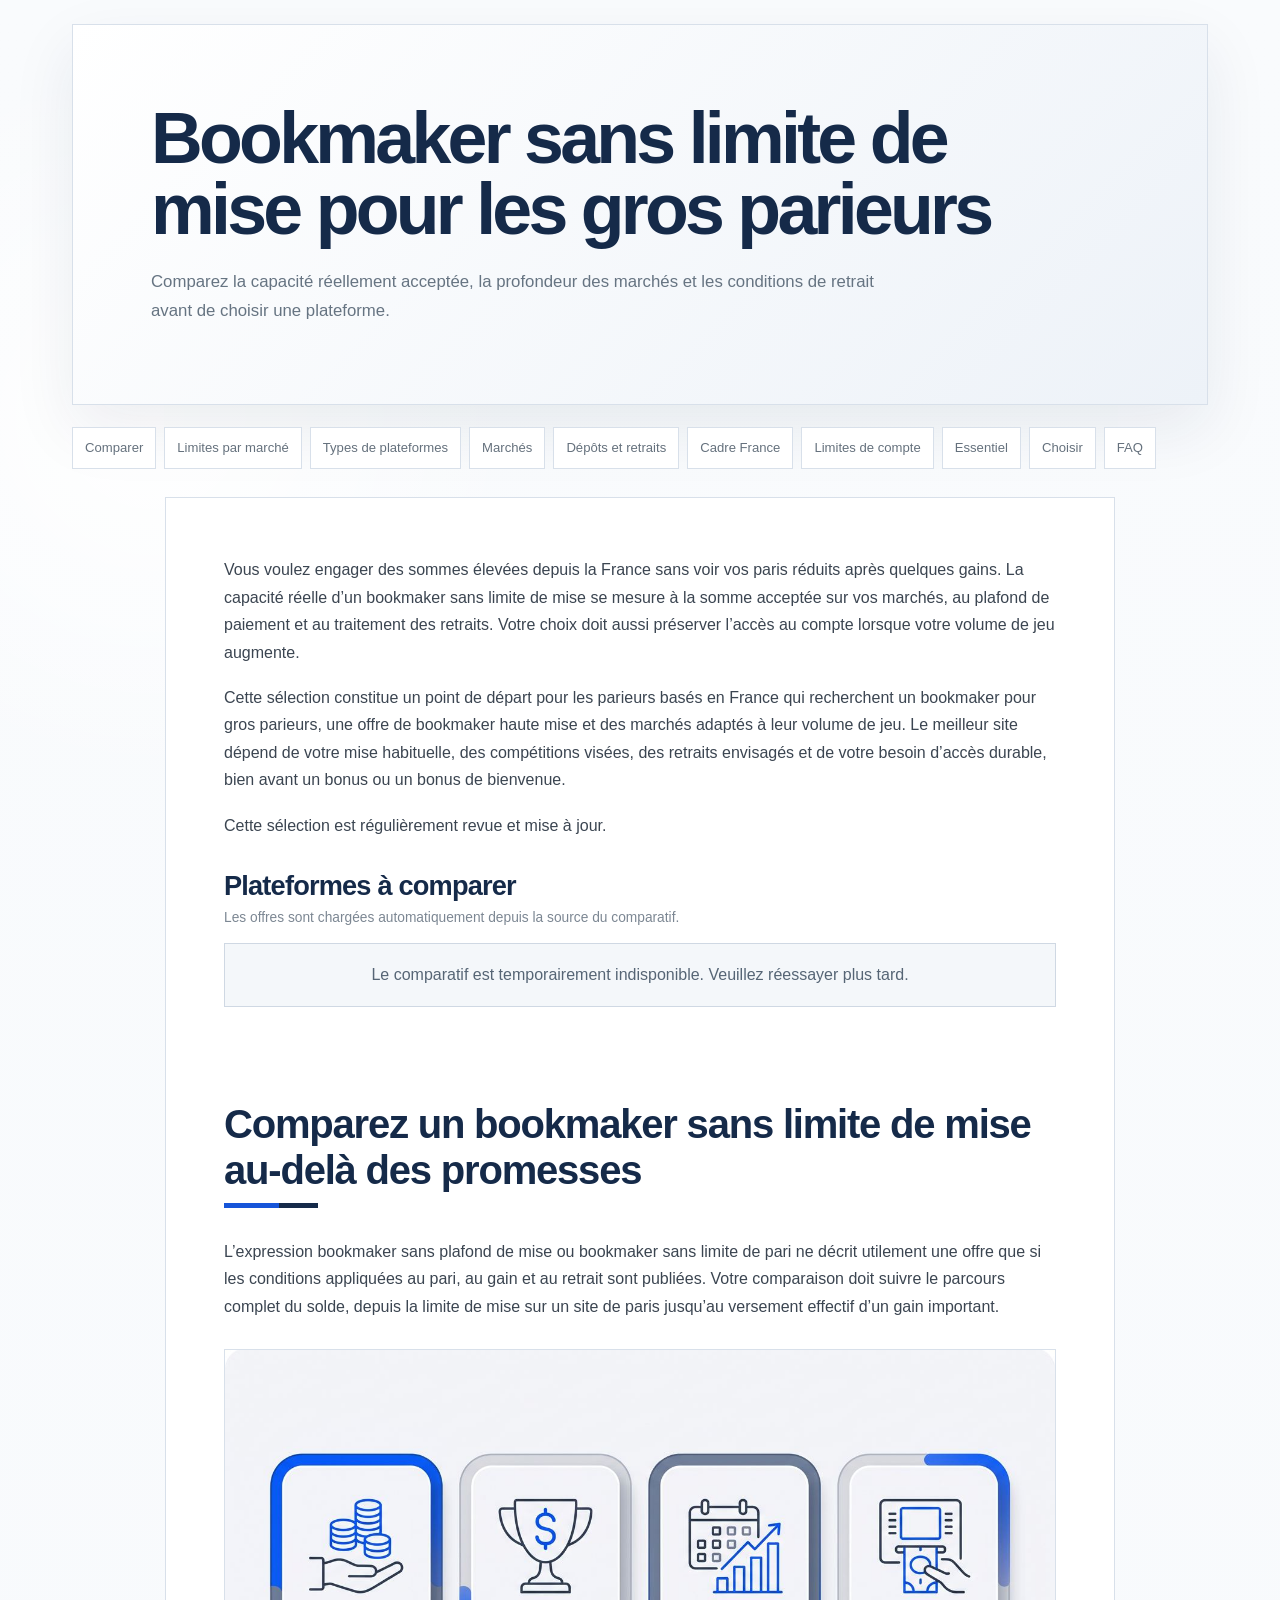
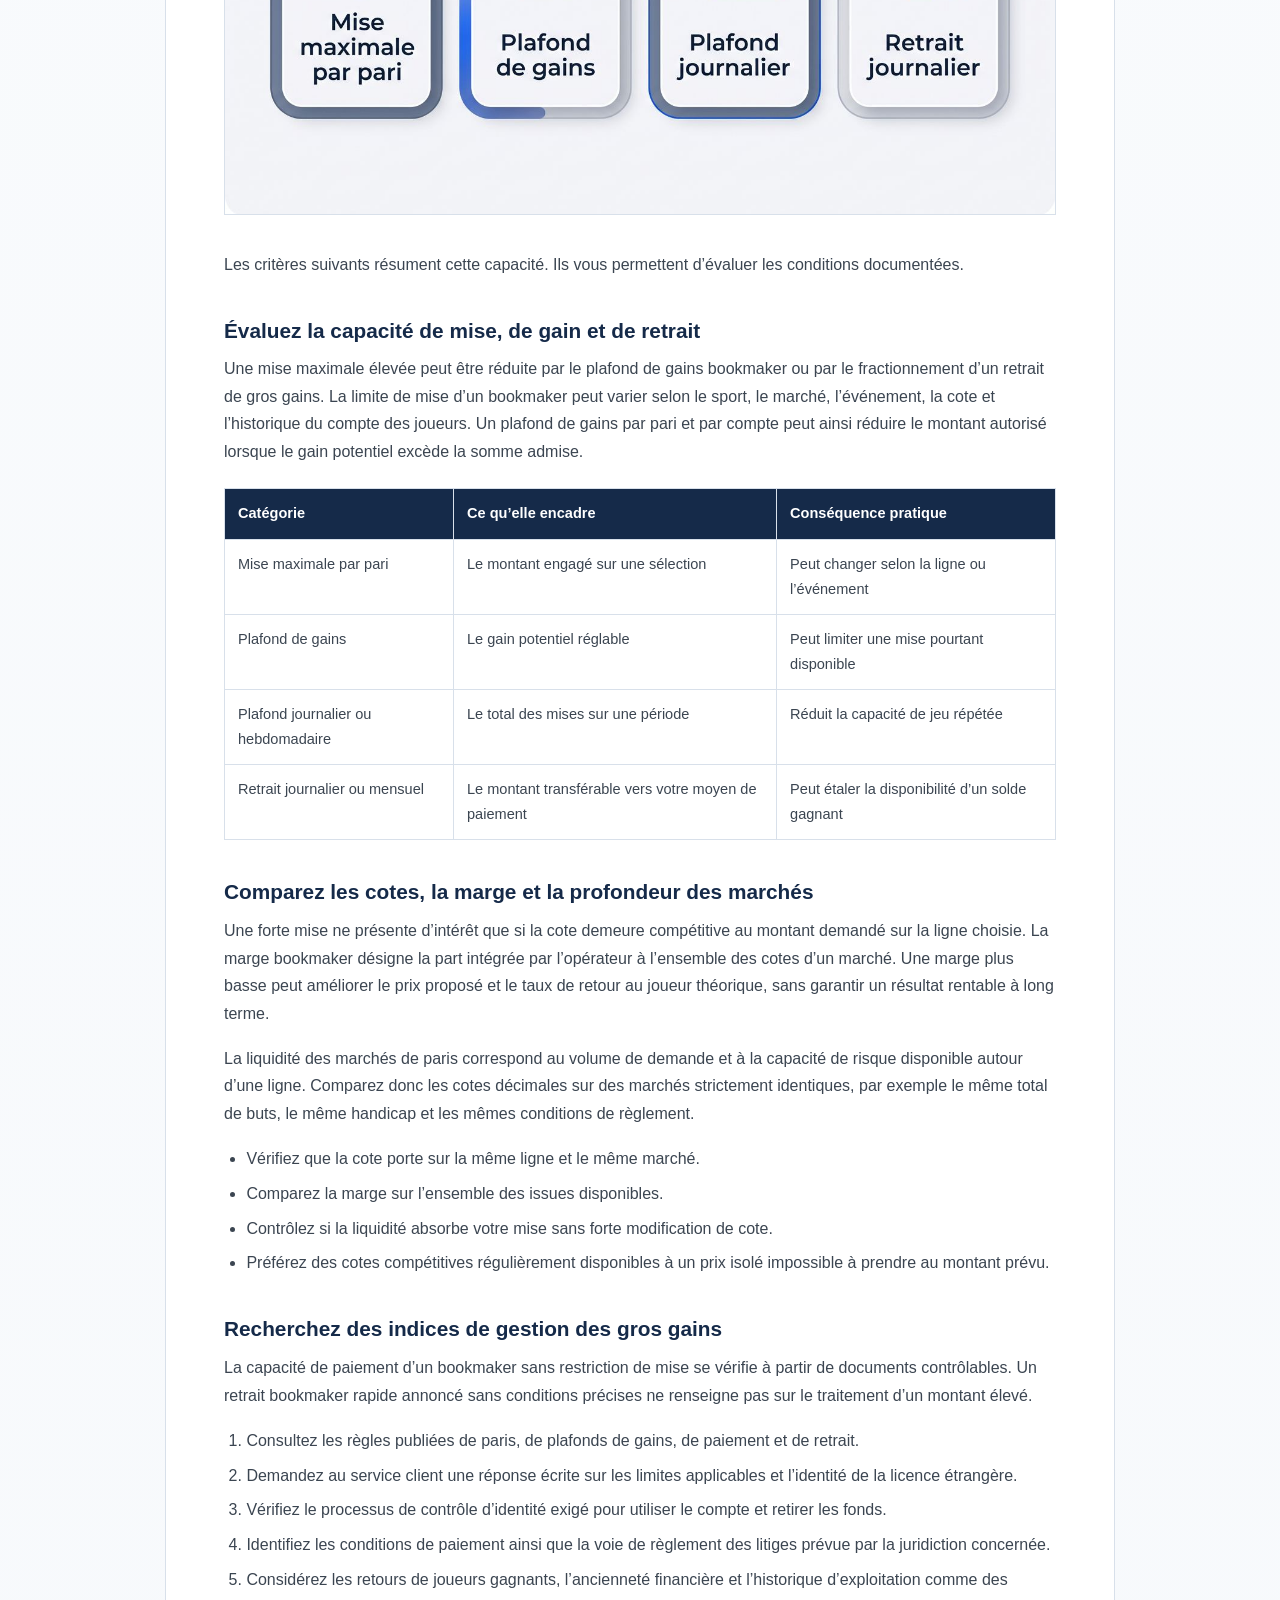
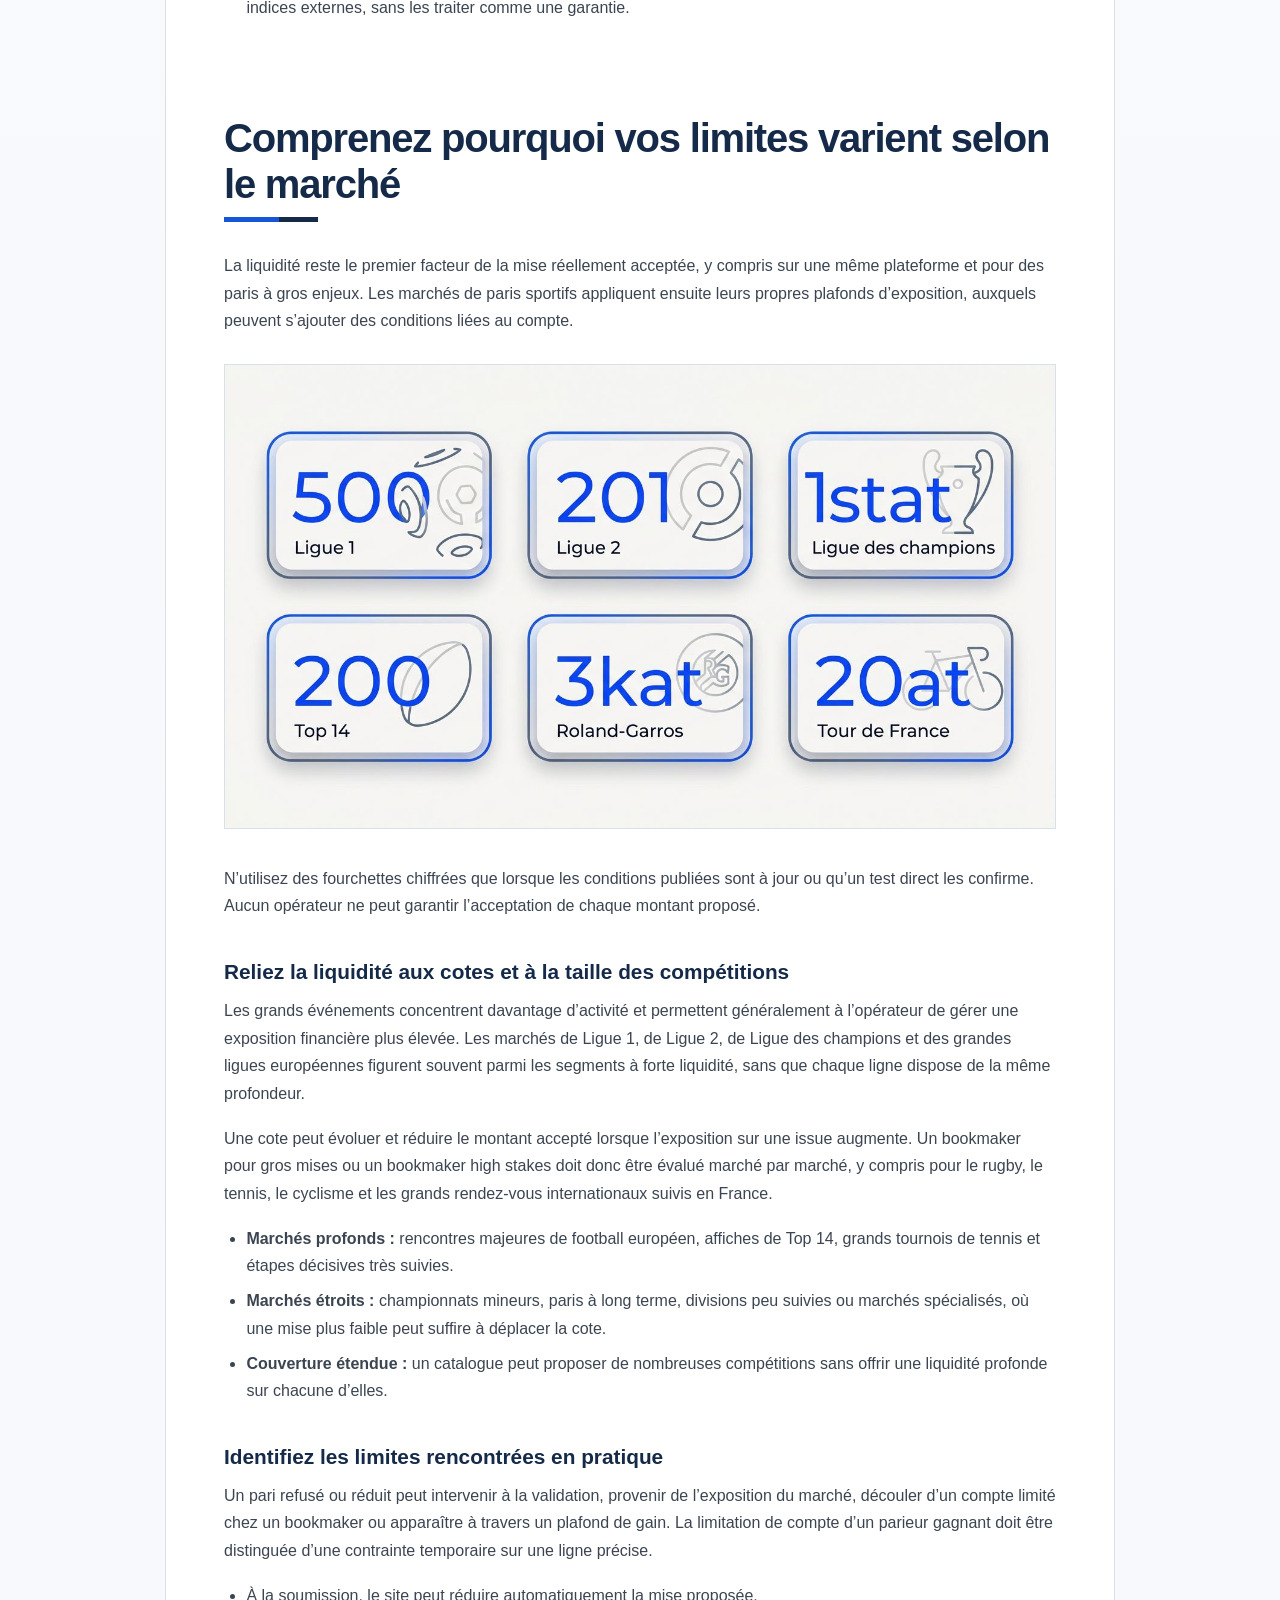
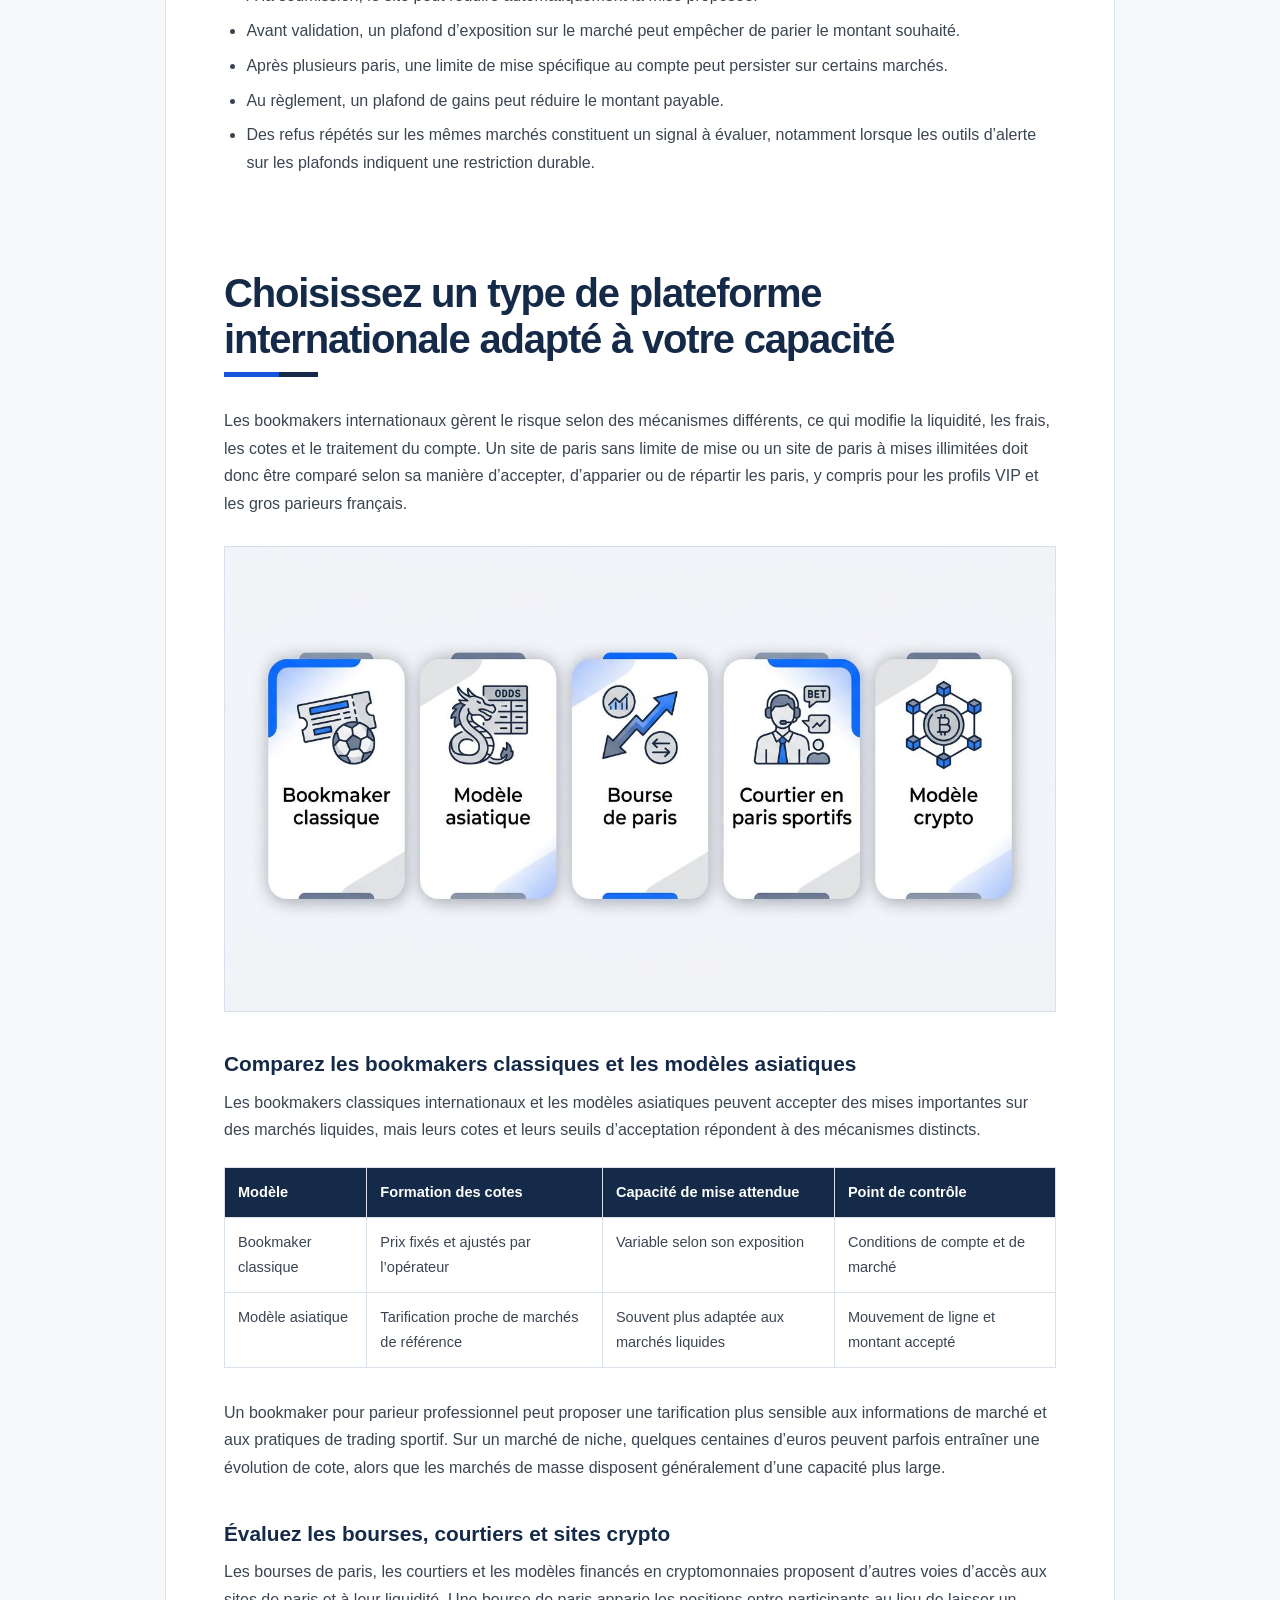
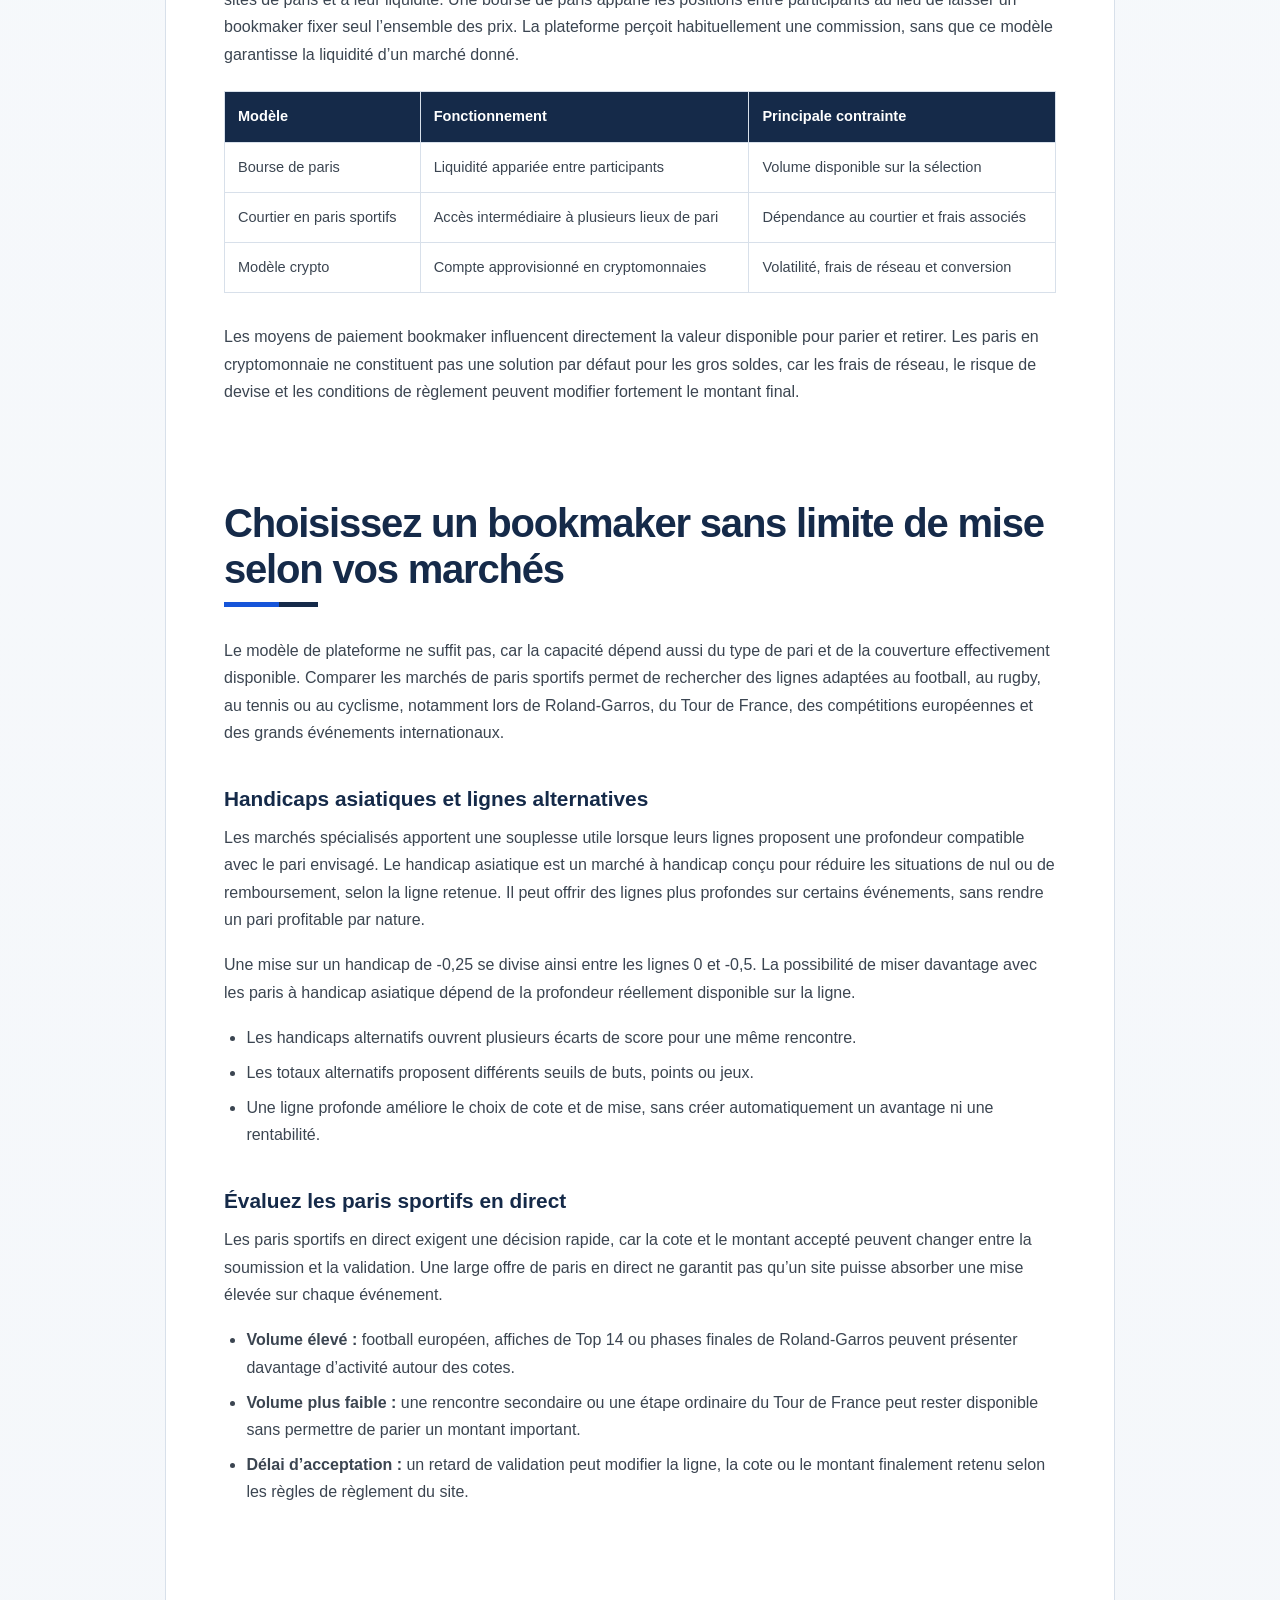
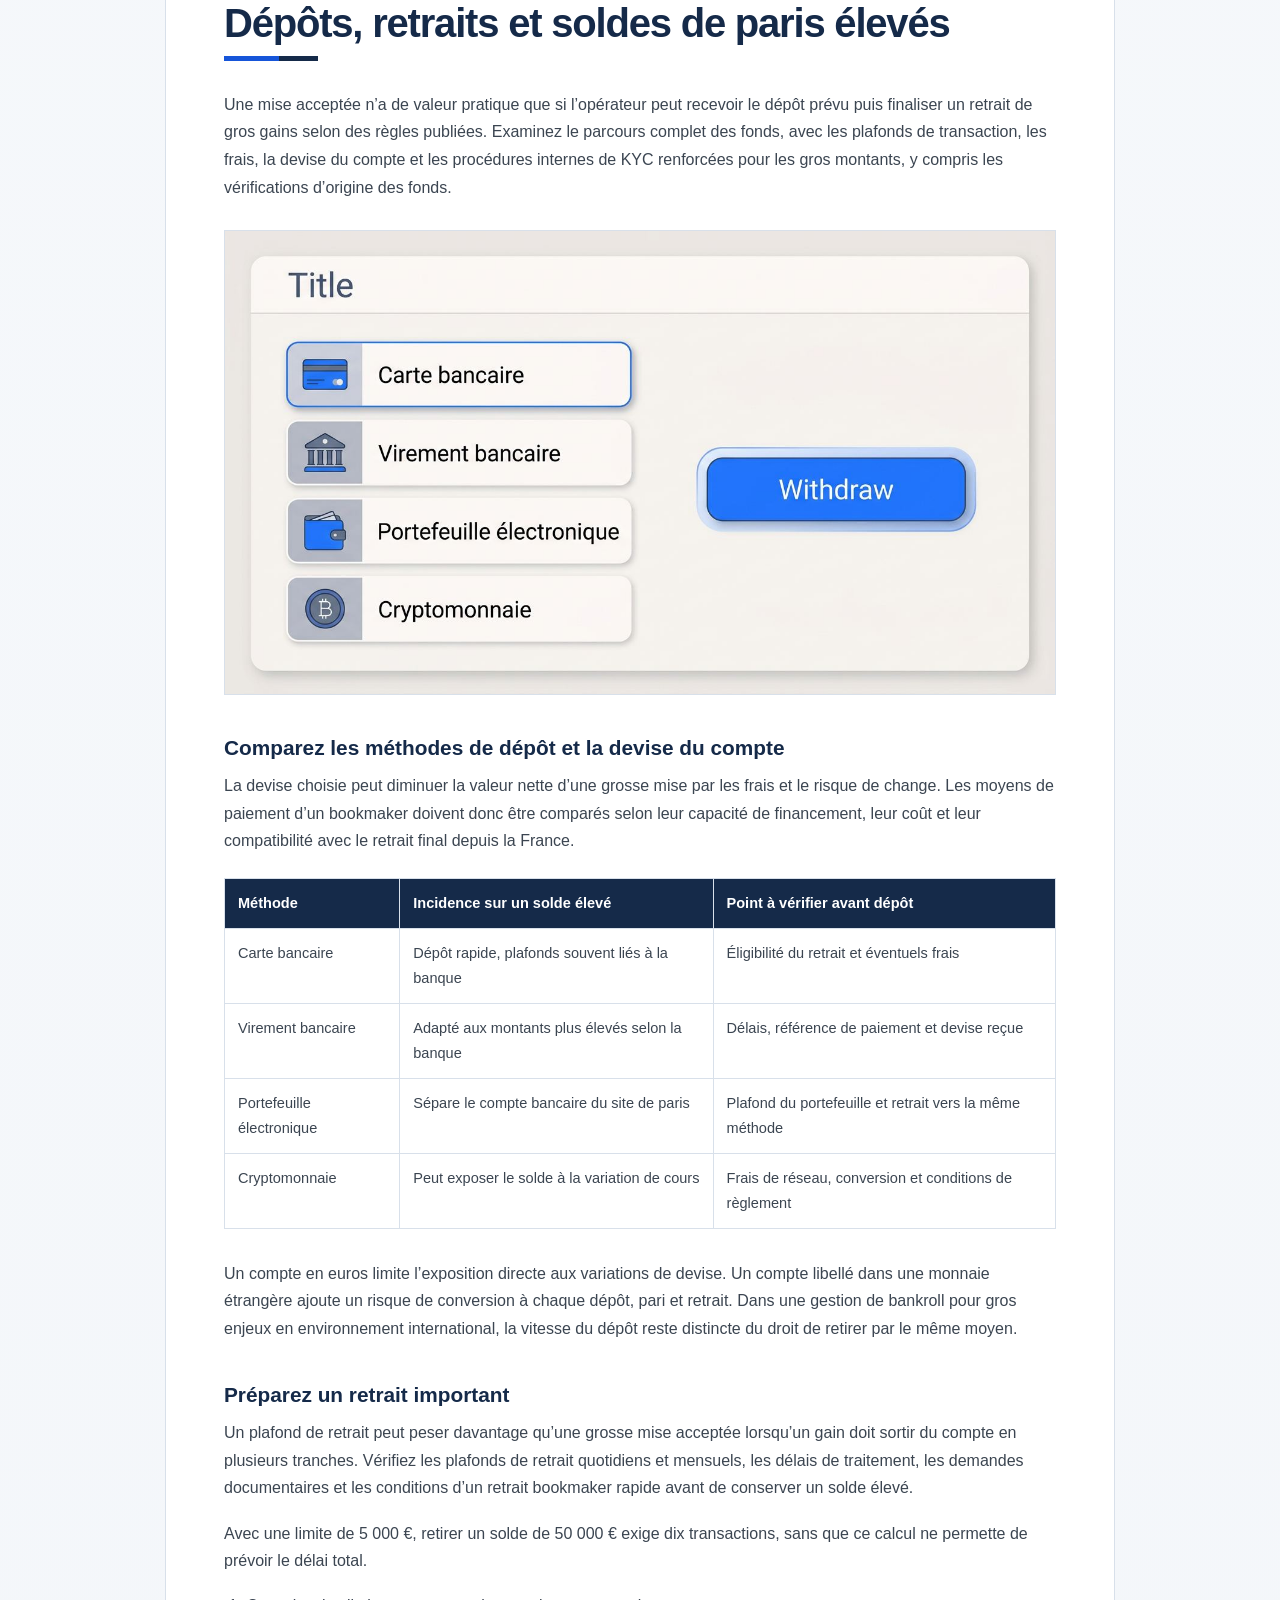
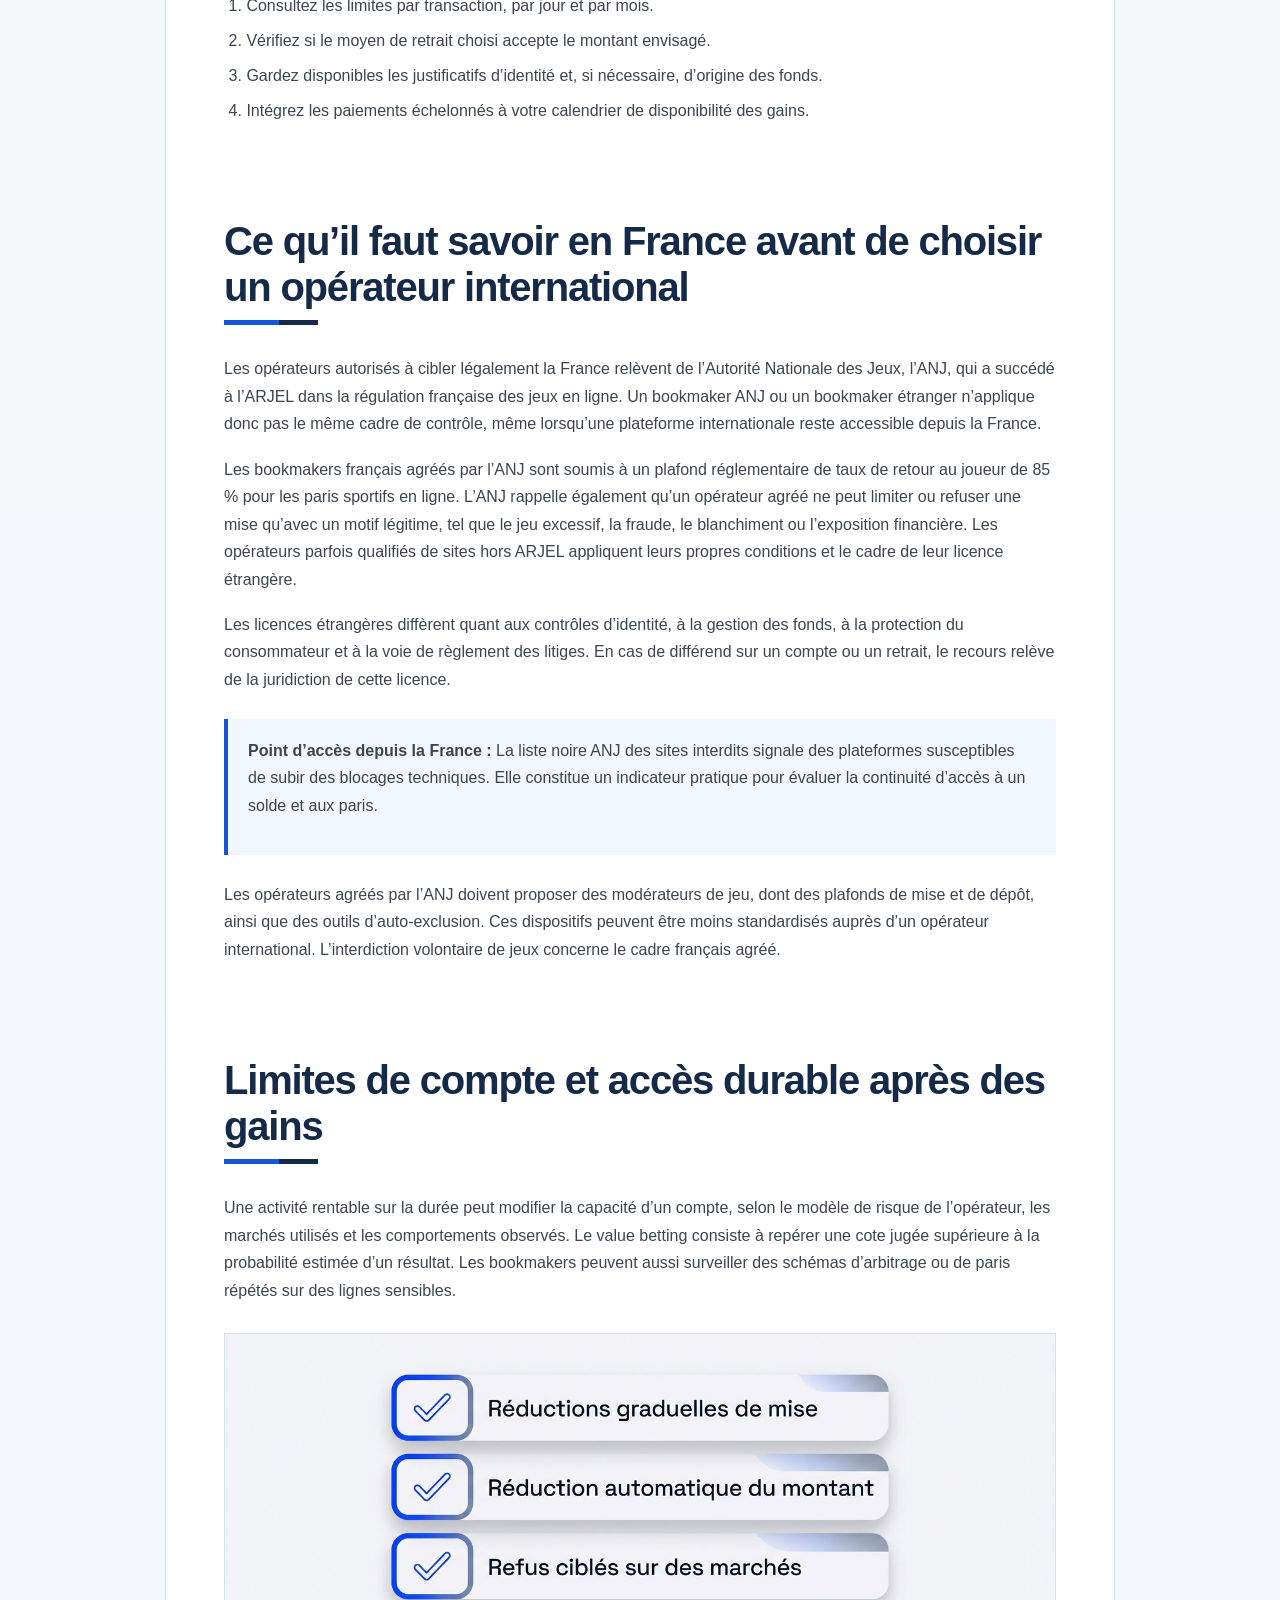
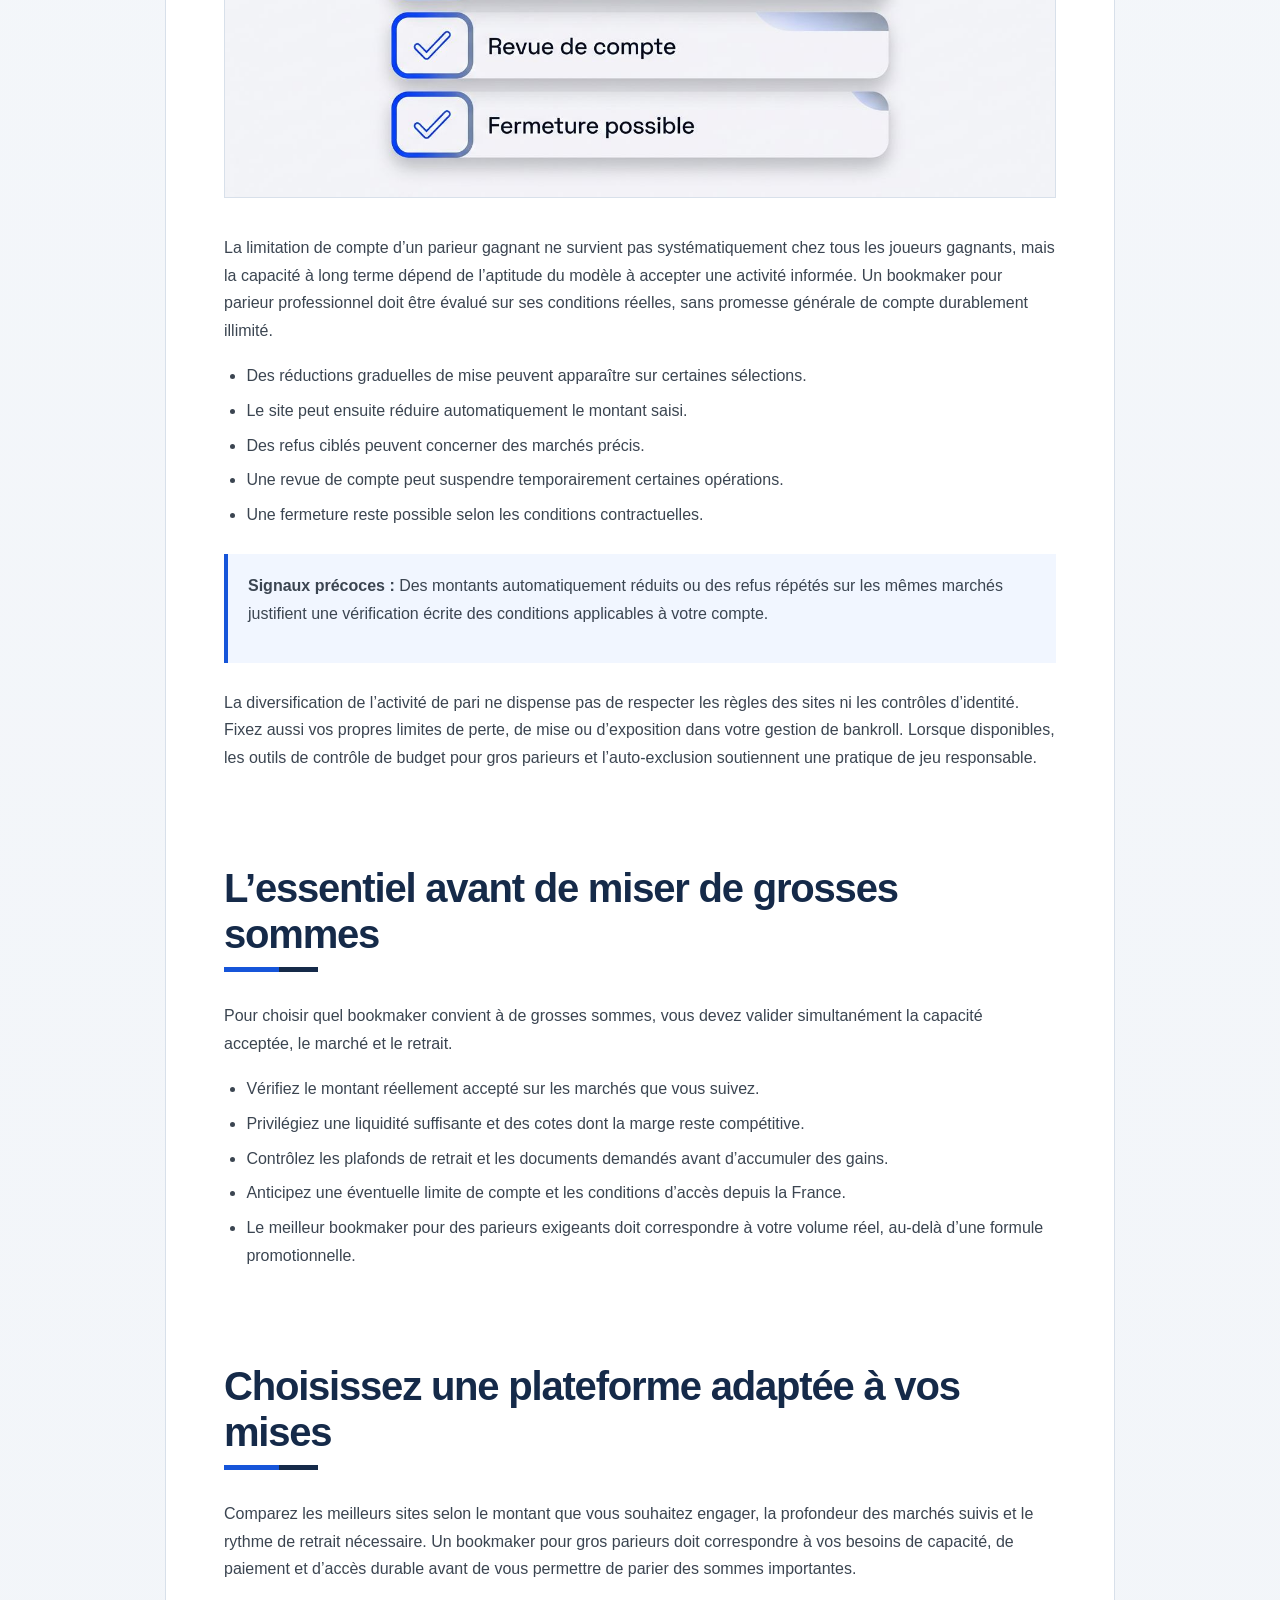
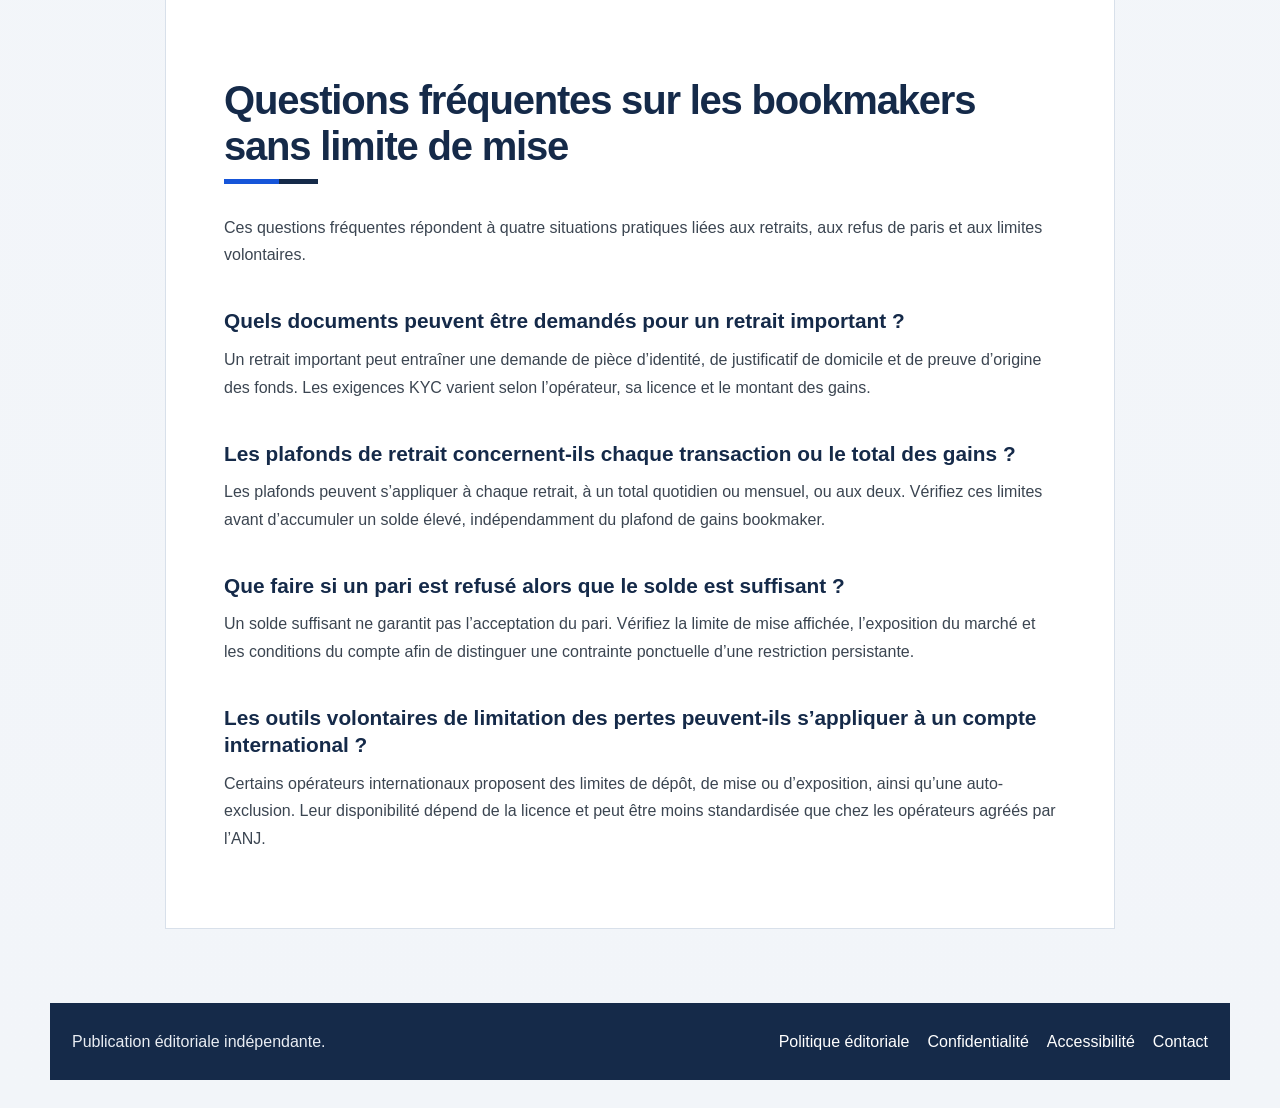
==== commit 7a9edb3e: "Add files via upload" ====
--- a/public/index.html
+++ b/public/index.html
@@ -1,10 +1,11 @@
 <!DOCTYPE html>
-<html lang="fr"><head><meta charset="utf-8"/><meta content="width=device-width,initial-scale=1" name="viewport"/><title>Bookmaker sans limite de mise pour les gros parieurs</title><meta content="Comparatif des bookmakers sans limite de mise pour gros parieurs : capacité de mise, liquidité, plafonds de gains, retraits, paiements et limites de compte." name="description"/><meta content="#f4f7fb" name="theme-color"/><link href="./" rel="canonical"/><meta content="article" property="og:type"/><meta content="Bookmaker sans limite de mise pour les gros parieurs" property="og:title"/><meta content="Comparatif des bookmakers sans limite de mise pour gros parieurs : capacité de mise, liquidité, plafonds de gains, retraits, paiements et limites de compte." property="og:description"/><meta content="assets/images/comparer-bookmaker-sans-limite-mise.jpg" property="og:image"/><link href="favicon.ico" rel="icon" sizes="any"/><link href="favicon.png" rel="icon" type="image/png"/><link href="assets/css/site.css" rel="stylesheet"/><script type="application/ld+json">{"@context":"https://schema.org","@graph":[{"@type":"WebSite","name":"Bookmaker sans limite de mise pour les gros parieurs","inLanguage":"fr-FR"},{"@type":"WebPage","name":"Bookmaker sans limite de mise pour les gros parieurs","description":"Comparatif des bookmakers sans limite de mise pour gros parieurs : capacité de mise, liquidité, plafonds de gains, retraits, paiements et limites de compte.","inLanguage":"fr-FR"},{"@type":"Article","headline":"Bookmaker sans limite de mise pour les gros parieurs","description":"Comparatif des bookmakers sans limite de mise pour gros parieurs : capacité de mise, liquidité, plafonds de gains, retraits, paiements et limites de compte.","inLanguage":"fr-FR"},{"@type":"FAQPage","inLanguage":"fr-FR","mainEntity":[{"@type":"Question","name":"Quels documents peuvent être demandés pour un retrait important ?","acceptedAnswer":{"@type":"Answer","text":"Un retrait important peut entraîner une demande de pièce d’identité, de justificatif de domicile et de preuve d’origine des fonds. Les exigences KYC varient selon l’opérateur, sa licence et le montant des gains."}},{"@type":"Question","name":"Les plafonds de retrait concernent-ils chaque transaction ou le total des gains ?","acceptedAnswer":{"@type":"Answer","text":"Les plafonds peuvent s’appliquer à chaque retrait, à un total quotidien ou mensuel, ou aux deux. Vérifiez ces limites avant d’accumuler un solde élevé, indépendamment du plafond de gains bookmaker."}},{"@type":"Question","name":"Que faire si un pari est refusé alors que le solde est suffisant ?","acceptedAnswer":{"@type":"Answer","text":"Un solde suffisant ne garantit pas l’acceptation du pari. Vérifiez la limite de mise affichée, l’exposition du marché et les conditions du compte afin de distinguer une contrainte ponctuelle d’une restriction persistante."}},{"@type":"Question","name":"Les outils volontaires de limitation des pertes peuvent-ils s’appliquer à un compte international ?","acceptedAnswer":{"@type":"Answer","text":"Certains opérateurs internationaux proposent des limites de dépôt, de mise ou d’exposition, ainsi qu’une auto-exclusion. Leur disponibilité dépend de la licence et peut être moins standardisée que chez les opérateurs agréés par l’ANJ."}}]}]}</script></head><body><a class="skip-link" href="#content">Aller au contenu</a><main><section class="hero"><div class="hero-copy"><h1>Bookmaker sans limite de mise pour les gros parieurs</h1><p>Comparez la capacité réellement acceptée, la profondeur des marchés et les conditions de retrait avant de choisir une plateforme.</p></div><div aria-hidden="true" class="hero-visual"><div class="limit-card a"><span>Mise</span><strong>↑</strong></div><div class="limit-card b"><span>Gain</span><strong>€</strong></div><div class="limit-card c"><span>Retrait</span><strong>→</strong></div><div class="limit-card d"><span>Compte</span><strong>✓</strong></div></div></section><nav aria-label="Sommaire" class="toc"><a href="#comparez-un-bookmaker-sans-limite-de-mise-au-dela-des-promesses">Comparer</a><a href="#comprenez-pourquoi-vos-limites-varient-selon-le-marche">Limites par marché</a><a href="#choisissez-un-type-de-plateforme-internationale-adapte-a-votre-capacite">Types de plateformes</a><a href="#choisissez-un-bookmaker-sans-limite-de-mise-selon-vos-marches">Marchés</a><a href="#depots-retraits-et-soldes-de-paris-eleves">Dépôts et retraits</a><a href="#ce-qu-il-faut-savoir-en-france-avant-de-choisir-un-operateur-international">Cadre France</a><a href="#limites-de-compte-et-acces-durable-apres-des-gains">Limites de compte</a><a href="#l-essentiel-avant-de-miser-de-grosses-sommes">Essentiel</a><a href="#choisissez-une-plateforme-adaptee-a-vos-mises">Choisir</a><a href="#questions-frequentes-sur-les-bookmakers-sans-limite-de-mise">FAQ</a></nav><article class="article" id="content">
+
+<html lang="fr"><head><meta charset="utf-8"/><meta content="width=device-width,initial-scale=1" name="viewport"/><title>Bookmaker sans limite de mise pour les gros parieurs</title><meta content="Comparatif des bookmakers sans limite de mise pour gros parieurs : capacité de mise, liquidité, plafonds de gains, retraits, paiements et limites de compte." name="description"/><meta content="#f4f7fb" name="theme-color"/><link href="./" rel="canonical"/><meta content="article" property="og:type"/><meta content="Bookmaker sans limite de mise pour les gros parieurs" property="og:title"/><meta content="Comparatif des bookmakers sans limite de mise pour gros parieurs : capacité de mise, liquidité, plafonds de gains, retraits, paiements et limites de compte." property="og:description"/><meta content="assets/images/comparer-bookmaker-sans-limite-mise.jpg" property="og:image"/><link href="favicon.ico" rel="icon" sizes="any"/><link href="favicon.png" rel="icon" type="image/png"/><link href="assets/css/site.css" rel="stylesheet"/><script type="application/ld+json">{"@context":"https://schema.org","@graph":[{"@type":"WebSite","name":"Bookmaker sans limite de mise pour les gros parieurs","inLanguage":"fr-FR"},{"@type":"WebPage","name":"Bookmaker sans limite de mise pour les gros parieurs","description":"Comparatif des bookmakers sans limite de mise pour gros parieurs : capacité de mise, liquidité, plafonds de gains, retraits, paiements et limites de compte.","inLanguage":"fr-FR"},{"@type":"Article","headline":"Bookmaker sans limite de mise pour les gros parieurs","description":"Comparatif des bookmakers sans limite de mise pour gros parieurs : capacité de mise, liquidité, plafonds de gains, retraits, paiements et limites de compte.","inLanguage":"fr-FR"},{"@type":"FAQPage","inLanguage":"fr-FR","mainEntity":[{"@type":"Question","name":"Quels documents peuvent être demandés pour un retrait important ?","acceptedAnswer":{"@type":"Answer","text":"Un retrait important peut entraîner une demande de pièce d’identité, de justificatif de domicile et de preuve d’origine des fonds. Les exigences KYC varient selon l’opérateur, sa licence et le montant des gains."}},{"@type":"Question","name":"Les plafonds de retrait concernent-ils chaque transaction ou le total des gains ?","acceptedAnswer":{"@type":"Answer","text":"Les plafonds peuvent s’appliquer à chaque retrait, à un total quotidien ou mensuel, ou aux deux. Vérifiez ces limites avant d’accumuler un solde élevé, indépendamment du plafond de gains bookmaker."}},{"@type":"Question","name":"Que faire si un pari est refusé alors que le solde est suffisant ?","acceptedAnswer":{"@type":"Answer","text":"Un solde suffisant ne garantit pas l’acceptation du pari. Vérifiez la limite de mise affichée, l’exposition du marché et les conditions du compte afin de distinguer une contrainte ponctuelle d’une restriction persistante."}},{"@type":"Question","name":"Les outils volontaires de limitation des pertes peuvent-ils s’appliquer à un compte international ?","acceptedAnswer":{"@type":"Answer","text":"Certains opérateurs internationaux proposent des limites de dépôt, de mise ou d’exposition, ainsi qu’une auto-exclusion. Leur disponibilité dépend de la licence et peut être moins standardisée que chez les opérateurs agréés par l’ANJ."}}]}]}</script></head><body><a class="skip-link" href="#content">Aller au contenu</a><main><section class="hero"><div class="hero-copy"><h1>Bookmaker sans limite de mise pour les gros parieurs</h1><p>Comparez la capacité réellement acceptée, la profondeur des marchés et les conditions de retrait avant de choisir une plateforme.</p></div></section><nav aria-label="Sommaire" class="toc"><a href="#comparez-un-bookmaker-sans-limite-de-mise-au-dela-des-promesses">Comparer</a><a href="#comprenez-pourquoi-vos-limites-varient-selon-le-marche">Limites par marché</a><a href="#choisissez-un-type-de-plateforme-internationale-adapte-a-votre-capacite">Types de plateformes</a><a href="#choisissez-un-bookmaker-sans-limite-de-mise-selon-vos-marches">Marchés</a><a href="#depots-retraits-et-soldes-de-paris-eleves">Dépôts et retraits</a><a href="#ce-qu-il-faut-savoir-en-france-avant-de-choisir-un-operateur-international">Cadre France</a><a href="#limites-de-compte-et-acces-durable-apres-des-gains">Limites de compte</a><a href="#l-essentiel-avant-de-miser-de-grosses-sommes">Essentiel</a><a href="#choisissez-une-plateforme-adaptee-a-vos-mises">Choisir</a><a href="#questions-frequentes-sur-les-bookmakers-sans-limite-de-mise">FAQ</a></nav><article class="article" id="content">
 <p>Vous voulez engager des sommes élevées depuis la France sans voir vos paris réduits après quelques gains. La capacité réelle d’un bookmaker sans limite de mise se mesure à la somme acceptée sur vos marchés, au plafond de paiement et au traitement des retraits. Votre choix doit aussi préserver l’accès au compte lorsque votre volume de jeu augmente.</p>
 <p>Cette sélection constitue un point de départ pour les parieurs basés en France qui recherchent un bookmaker pour gros parieurs, une offre de bookmaker haute mise et des marchés adaptés à leur volume de jeu. Le meilleur site dépend de votre mise habituelle, des compétitions visées, des retraits envisagés et de votre besoin d’accès durable, bien avant un bonus ou un bonus de bienvenue.</p>
 <p>Cette sélection est régulièrement revue et mise à jour.</p>
 <section aria-labelledby="offers-title" class="offers"><div class="offers-intro"><h2 id="offers-title">Plateformes à comparer</h2><p>Les offres sont chargées automatiquement depuis la source du comparatif.</p></div><div aria-live="polite" class="offers-grid" id="affiliate-table"><div class="offer-card skeleton-card"><div class="skeleton sk-logo"></div><div class="skeleton sk-name"></div><div class="skeleton sk-bonus"></div><div class="skeleton sk-button"></div></div><div class="offer-card skeleton-card"><div class="skeleton sk-logo"></div><div class="skeleton sk-name"></div><div class="skeleton sk-bonus"></div><div class="skeleton sk-button"></div></div><div class="offer-card skeleton-card"><div class="skeleton sk-logo"></div><div class="skeleton sk-name"></div><div class="skeleton sk-bonus"></div><div class="skeleton sk-button"></div></div></div></section><h2 id="comparez-un-bookmaker-sans-limite-de-mise-au-dela-des-promesses">Comparez un bookmaker sans limite de mise au-delà des promesses</h2>
-<p>L’expression bookmaker sans plafond de mise ou bookmaker sans limite de pari ne décrit utilement une offre que si les conditions appliquées au pari, au gain et au retrait sont publiées. Votre comparaison doit suivre le parcours complet du solde, depuis la limite de mise sur un site de paris jusqu’au versement effectif d’un gain important.</p><figure class="article-image"><img alt="Critères pour comparer un bookmaker sans limite de mise au-delà des promesses." decoding="async" fetchpriority="high" height="768" loading="eager" src="assets/images/comparer-bookmaker-sans-limite-mise.jpg" width="1376"/></figure>
+<p>L’expression bookmaker sans plafond de mise ou bookmaker sans limite de pari ne décrit utilement une offre que si les conditions appliquées au pari, au gain et au retrait sont publiées. Votre comparaison doit suivre le parcours complet du solde, depuis la limite de mise sur un site de paris jusqu’au versement effectif d’un gain important.</p><figure class="article-image"><img alt="Critères pour comparer un bookmaker sans limite de mise au-delà des promesses." decoding="async" fetchpriority="high" loading="eager" src="assets/images/comparer-bookmaker-sans-limite-mise.jpg"/></figure>
 <p>Les critères suivants résument cette capacité. Ils vous permettent d’évaluer les conditions documentées.</p>
 <h3 id="evaluez-la-capacite-de-mise-de-gain-et-de-retrait">Évaluez la capacité de mise, de gain et de retrait</h3>
 <p>Une mise maximale élevée peut être réduite par le plafond de gains bookmaker ou par le fractionnement d’un retrait de gros gains. La limite de mise d’un bookmaker peut varier selon le sport, le marché, l’événement, la cote et l’historique du compte des joueurs. Un plafond de gains par pari et par compte peut ainsi réduire le montant autorisé lorsque le gain potentiel excède la somme admise.</p>
@@ -58,7 +59,7 @@
 <li>Considérez les retours de joueurs gagnants, l’ancienneté financière et l’historique d’exploitation comme des indices externes, sans les traiter comme une garantie.</li>
 </ol>
 <h2 id="comprenez-pourquoi-vos-limites-varient-selon-le-marche">Comprenez pourquoi vos limites varient selon le marché</h2>
-<p>La liquidité reste le premier facteur de la mise réellement acceptée, y compris sur une même plateforme et pour des paris à gros enjeux. Les marchés de paris sportifs appliquent ensuite leurs propres plafonds d’exposition, auxquels peuvent s’ajouter des conditions liées au compte.</p><figure class="article-image"><img alt="Facteurs qui expliquent pourquoi les limites de mise varient selon le marché." decoding="async" height="768" loading="lazy" src="assets/images/limites-mise-selon-marche.jpg" width="1376"/></figure>
+<p>La liquidité reste le premier facteur de la mise réellement acceptée, y compris sur une même plateforme et pour des paris à gros enjeux. Les marchés de paris sportifs appliquent ensuite leurs propres plafonds d’exposition, auxquels peuvent s’ajouter des conditions liées au compte.</p><figure class="article-image"><img alt="Facteurs qui expliquent pourquoi les limites de mise varient selon le marché." decoding="async" loading="eager" src="assets/images/limites-mise-selon-marche.jpg"/></figure>
 <p>N’utilisez des fourchettes chiffrées que lorsque les conditions publiées sont à jour ou qu’un test direct les confirme. Aucun opérateur ne peut garantir l’acceptation de chaque montant proposé.</p>
 <h3 id="reliez-la-liquidite-aux-cotes-et-a-la-taille-des-competitions">Reliez la liquidité aux cotes et à la taille des compétitions</h3>
 <p>Les grands événements concentrent davantage d’activité et permettent généralement à l’opérateur de gérer une exposition financière plus élevée. Les marchés de Ligue 1, de Ligue 2, de Ligue des champions et des grandes ligues européennes figurent souvent parmi les segments à forte liquidité, sans que chaque ligne dispose de la même profondeur.</p>
@@ -78,7 +79,7 @@
 <li>Des refus répétés sur les mêmes marchés constituent un signal à évaluer, notamment lorsque les outils d’alerte sur les plafonds indiquent une restriction durable.</li>
 </ul>
 <h2 id="choisissez-un-type-de-plateforme-internationale-adapte-a-votre-capacite">Choisissez un type de plateforme internationale adapté à votre capacité</h2>
-<p>Les bookmakers internationaux gèrent le risque selon des mécanismes différents, ce qui modifie la liquidité, les frais, les cotes et le traitement du compte. Un site de paris sans limite de mise ou un site de paris à mises illimitées doit donc être comparé selon sa manière d’accepter, d’apparier ou de répartir les paris, y compris pour les profils VIP et les gros parieurs français.</p><figure class="article-image"><img alt="Types de plateformes internationales à comparer selon la capacité de mise." decoding="async" height="768" loading="lazy" src="assets/images/plateforme-internationale-capacite-mise.jpg" width="1376"/></figure>
+<p>Les bookmakers internationaux gèrent le risque selon des mécanismes différents, ce qui modifie la liquidité, les frais, les cotes et le traitement du compte. Un site de paris sans limite de mise ou un site de paris à mises illimitées doit donc être comparé selon sa manière d’accepter, d’apparier ou de répartir les paris, y compris pour les profils VIP et les gros parieurs français.</p><figure class="article-image"><img alt="Types de plateformes internationales à comparer selon la capacité de mise." decoding="async" loading="eager" src="assets/images/plateforme-internationale-capacite-mise.jpg"/></figure>
 <h3 id="comparez-les-bookmakers-classiques-et-les-modeles-asiatiques">Comparez les bookmakers classiques et les modèles asiatiques</h3>
 <p>Les bookmakers classiques internationaux et les modèles asiatiques peuvent accepter des mises importantes sur des marchés liquides, mais leurs cotes et leurs seuils d’acceptation répondent à des mécanismes distincts.</p>
 <table>
@@ -153,7 +154,7 @@
 <li><strong>Délai d’acceptation :</strong> un retard de validation peut modifier la ligne, la cote ou le montant finalement retenu selon les règles de règlement du site.</li>
 </ul>
 <h2 id="depots-retraits-et-soldes-de-paris-eleves">Dépôts, retraits et soldes de paris élevés</h2>
-<p>Une mise acceptée n’a de valeur pratique que si l’opérateur peut recevoir le dépôt prévu puis finaliser un retrait de gros gains selon des règles publiées. Examinez le parcours complet des fonds, avec les plafonds de transaction, les frais, la devise du compte et les procédures internes de KYC renforcées pour les gros montants, y compris les vérifications d’origine des fonds.</p><figure class="article-image"><img alt="Méthodes de dépôt et de retrait pour des soldes de paris élevés." decoding="async" height="768" loading="lazy" src="assets/images/depots-retraits-soldes-paris-eleves.jpg" width="1376"/></figure>
+<p>Une mise acceptée n’a de valeur pratique que si l’opérateur peut recevoir le dépôt prévu puis finaliser un retrait de gros gains selon des règles publiées. Examinez le parcours complet des fonds, avec les plafonds de transaction, les frais, la devise du compte et les procédures internes de KYC renforcées pour les gros montants, y compris les vérifications d’origine des fonds.</p><figure class="article-image"><img alt="Méthodes de dépôt et de retrait pour des soldes de paris élevés." decoding="async" loading="eager" src="assets/images/depots-retraits-soldes-paris-eleves.jpg"/></figure>
 <h3 id="comparez-les-methodes-de-depot-et-la-devise-du-compte">Comparez les méthodes de dépôt et la devise du compte</h3>
 <p>La devise choisie peut diminuer la valeur nette d’une grosse mise par les frais et le risque de change. Les moyens de paiement d’un bookmaker doivent donc être comparés selon leur capacité de financement, leur coût et leur compatibilité avec le retrait final depuis la France.</p>
 <table>
@@ -206,7 +207,7 @@
 </blockquote>
 <p>Les opérateurs agréés par l’ANJ doivent proposer des modérateurs de jeu, dont des plafonds de mise et de dépôt, ainsi que des outils d’auto-exclusion. Ces dispositifs peuvent être moins standardisés auprès d’un opérateur international. L’interdiction volontaire de jeux concerne le cadre français agréé.</p>
 <h2 id="limites-de-compte-et-acces-durable-apres-des-gains">Limites de compte et accès durable après des gains</h2>
-<p>Une activité rentable sur la durée peut modifier la capacité d’un compte, selon le modèle de risque de l’opérateur, les marchés utilisés et les comportements observés. Le value betting consiste à repérer une cote jugée supérieure à la probabilité estimée d’un résultat. Les bookmakers peuvent aussi surveiller des schémas d’arbitrage ou de paris répétés sur des lignes sensibles.</p><figure class="article-image"><img alt="Signaux de limitation de compte et accès durable après des gains." decoding="async" height="768" loading="lazy" src="assets/images/limites-compte-acces-apres-gains.jpg" width="1376"/></figure>
+<p>Une activité rentable sur la durée peut modifier la capacité d’un compte, selon le modèle de risque de l’opérateur, les marchés utilisés et les comportements observés. Le value betting consiste à repérer une cote jugée supérieure à la probabilité estimée d’un résultat. Les bookmakers peuvent aussi surveiller des schémas d’arbitrage ou de paris répétés sur des lignes sensibles.</p><figure class="article-image"><img alt="Signaux de limitation de compte et accès durable après des gains." decoding="async" loading="eager" src="assets/images/limites-compte-acces-apres-gains.jpg"/></figure>
 <p>La limitation de compte d’un parieur gagnant ne survient pas systématiquement chez tous les joueurs gagnants, mais la capacité à long terme dépend de l’aptitude du modèle à accepter une activité informée. Un bookmaker pour parieur professionnel doit être évalué sur ses conditions réelles, sans promesse générale de compte durablement illimité.</p>
 <ul>
 <li>Des réductions graduelles de mise peuvent apparaître sur certaines sélections.</li>
--- a/public/assets/css/site.css
+++ b/public/assets/css/site.css
@@ -1,2 +1,41 @@
 
 :root{--bg:#f2f5f9;--paper:#fff;--blue:#1655d9;--navy:#152a49;--slate:#7d8da3;--line:#d8e0ea;--text:#3b4551;--muted:#7c8793;--max:1180px;--article:950px}*{box-sizing:border-box}html{scroll-behavior:smooth}body{margin:0;background:radial-gradient(circle at 12% 3%,#fff 0,rgba(255,255,255,0) 23rem),linear-gradient(180deg,#f9fbfd 0,var(--bg) 100%);color:var(--text);font-family:Inter,ui-sans-serif,-apple-system,BlinkMacSystemFont,"Segoe UI",Roboto,Arial,sans-serif;line-height:1.72}a{color:inherit}img{display:block;max-width:100%}.skip-link{position:absolute;left:-9999px;top:12px}.skip-link:focus{left:12px;z-index:100;background:#fff;padding:10px 14px}main{max-width:var(--max);margin:0 auto;padding:24px 22px 74px}.hero{min-height:410px;display:grid;grid-template-columns:minmax(0,1fr) 360px;align-items:center;gap:54px;padding:clamp(42px,7vw,82px);background:linear-gradient(135deg,#fff 0,#edf2f8 100%);border:1px solid var(--line);box-shadow:0 24px 60px rgba(21,42,73,.08);overflow:hidden}.hero-copy{max-width:790px}.hero h1{margin:0;color:var(--navy);font-size:clamp(2.7rem,5.9vw,5.1rem);line-height:.99;letter-spacing:-.052em}.hero p{max-width:700px;margin:23px 0 0;color:#667482;font-size:1.05rem}.hero-visual{position:relative;min-height:260px}.limit-card{position:absolute;width:150px;height:120px;padding:17px;border:3px solid var(--navy);border-radius:24px;background:#fff;box-shadow:0 16px 34px rgba(21,42,73,.12);display:flex;flex-direction:column;justify-content:space-between}.limit-card span{font-size:.86rem;font-weight:850;color:#617083}.limit-card strong{font-size:2.2rem;color:var(--blue)}.limit-card.a{left:5px;top:5px}.limit-card.b{right:7px;top:32px;border-color:var(--blue)}.limit-card.c{left:48px;bottom:2px;background:var(--navy)}.limit-card.c span,.limit-card.c strong{color:#fff}.limit-card.d{right:45px;bottom:15px;background:#e2e8ef}.toc{display:flex;flex-wrap:wrap;gap:8px;margin:22px 0 28px}.toc a{padding:9px 12px;background:#fff;border:1px solid var(--line);color:#65717d;text-decoration:none;font-size:.82rem}.toc a:hover{border-color:var(--blue);color:var(--blue)}.article{max-width:var(--article);margin:0 auto;padding:clamp(28px,5vw,58px);background:var(--paper);border:1px solid var(--line)}.article h2{margin:2.35em 0 .75em;color:var(--navy);font-size:clamp(1.85rem,3.3vw,2.5rem);line-height:1.15;letter-spacing:-.03em}.article h2::after{content:"";display:block;width:94px;height:5px;margin-top:10px;background:linear-gradient(90deg,var(--blue) 0 58%,var(--navy) 58%)}.article h3{margin:1.85em 0 .56em;color:var(--navy);font-size:1.3rem;line-height:1.3}.article p{margin:0 0 1.1em}.article ul,.article ol{margin:1rem 0 1.4rem;padding-left:1.4rem}.article li{margin:.46rem 0}.article blockquote{margin:1.6rem 0;padding:18px 20px;border-left:4px solid var(--blue);background:#f1f6ff}.article table{width:100%;margin:1.45rem 0 1.9rem;border-collapse:collapse;font-size:.91rem}.article th,.article td{padding:12px 13px;border:1px solid var(--line);text-align:left;vertical-align:top}.article th{background:var(--navy);color:#fff}.article-image{margin:1.7rem 0 2.1rem;padding:8px;background:#f8fafc;border:1px solid var(--line)}.article-image img{display:block;width:100%;height:auto;max-width:100%;object-fit:contain;object-position:center}.offers{margin:1.9rem 0 3rem}.offers-intro{margin-bottom:14px}.offers-intro h2{margin:0!important;font-size:1.7rem!important}.offers-intro h2::after{display:none!important}.offers-intro p{margin:5px 0 0;color:var(--muted);font-size:.86rem}.offers-grid{display:grid;grid-template-columns:repeat(3,minmax(0,1fr));gap:12px}.offer-card{display:grid;grid-template-rows:74px auto auto 46px;gap:10px;min-width:0;padding:18px;background:#fff;border:1px solid var(--line);border-left:5px solid var(--blue);box-shadow:0 10px 24px rgba(21,42,73,.07)}.logo-box{height:68px;display:grid;place-items:center;overflow:hidden;border-radius:12px}.logo-box img{width:82%;height:82%;object-fit:contain}.brand{color:var(--navy);font-size:1.08rem;font-weight:900}.rating{display:flex;gap:7px;align-items:center;margin-top:4px;color:#7a838d;font-size:.8rem}.stars{--fill:100%;position:relative;color:#d5d9dd;letter-spacing:1px;font-size:14px}.stars::before{content:"★★★★★"}.stars::after{content:"★★★★★";position:absolute;left:0;top:0;width:var(--fill);overflow:hidden;white-space:nowrap;color:#e2a82e}.bonus-label{color:#8b9299;font-size:.64rem;font-weight:900;letter-spacing:.075em;text-transform:uppercase}.bonus-text{margin-top:4px;color:#343d47;font-weight:760;line-height:1.3}.cta{display:flex;align-items:center;justify-content:center;background:var(--blue);color:#fff!important;text-decoration:none;font-weight:900}.cta:hover{background:#1044b1}.affiliate-error{grid-column:1/-1;padding:17px;border:1px solid #cfd8e3;background:#f4f7fa;color:#566575;text-align:center}.skeleton{position:relative;overflow:hidden;background:#e5ebf2}.skeleton::after{content:"";position:absolute;inset:0;transform:translateX(-100%);background:linear-gradient(90deg,transparent,rgba(255,255,255,.8),transparent);animation:shimmer 1.2s infinite}.sk-logo{height:68px}.sk-name{height:44px}.sk-bonus{height:54px}.sk-button{height:46px}@keyframes shimmer{100%{transform:translateX(100%)}}.footer{max-width:var(--max);margin:0 auto 28px;padding:25px 22px;display:flex;justify-content:space-between;gap:20px;background:var(--navy);color:#e9edf3}.footer nav{display:flex;flex-wrap:wrap;gap:10px 18px}.footer a{color:#fff;text-decoration:none}.footer a:hover{text-decoration:underline}.utility{max-width:820px;margin:0 auto;padding:54px 22px 76px}.utility-card{padding:clamp(26px,5vw,50px);background:#fff;border:1px solid var(--line);border-left:7px solid var(--blue)}.utility h1{margin:0 0 24px;color:var(--navy);font-size:clamp(2.2rem,5vw,3.8rem);line-height:1.03}.utility h2{margin-top:30px;color:var(--navy)}.utility-back{display:inline-block;margin-bottom:20px;color:var(--blue);font-weight:800;text-decoration:none}@media(max-width:900px){.hero{grid-template-columns:1fr}.hero-visual{display:none}.offers-grid{grid-template-columns:1fr 1fr}}@media(max-width:650px){main{padding:14px 12px 50px}.hero{min-height:320px;padding:34px 23px}.article{padding:22px 17px}.article table{display:block;overflow-x:auto}.offers-grid{grid-template-columns:1fr}.footer{margin:0 12px 18px;flex-direction:column}}
+
+
+/* Layout corrections: clean first screen, no decorative/fake hero graphic. */
+.hero{
+  min-height:0;
+  display:block;
+  padding:clamp(42px,7vw,78px);
+}
+.hero-copy{max-width:900px}
+.hero h1{max-width:900px;font-size:clamp(2.7rem,5.6vw,4.8rem)}
+.hero p{max-width:760px}
+.hero-visual{display:none!important}
+
+/* Editorial graphics must render completely. No cropping, fixed height or lazy placeholders. */
+.article-image{
+  display:block;
+  width:100%;
+  margin:1.8rem 0 2.25rem;
+  padding:0;
+  border:0;
+  background:transparent;
+  overflow:visible;
+}
+.article-image img{
+  display:block!important;
+  width:100%!important;
+  max-width:100%!important;
+  height:auto!important;
+  min-height:0!important;
+  max-height:none!important;
+  aspect-ratio:auto!important;
+  object-fit:contain!important;
+  object-position:center!important;
+  border:1px solid var(--line);
+}
+
+@media(max-width:900px){
+  .hero{display:block}
+}
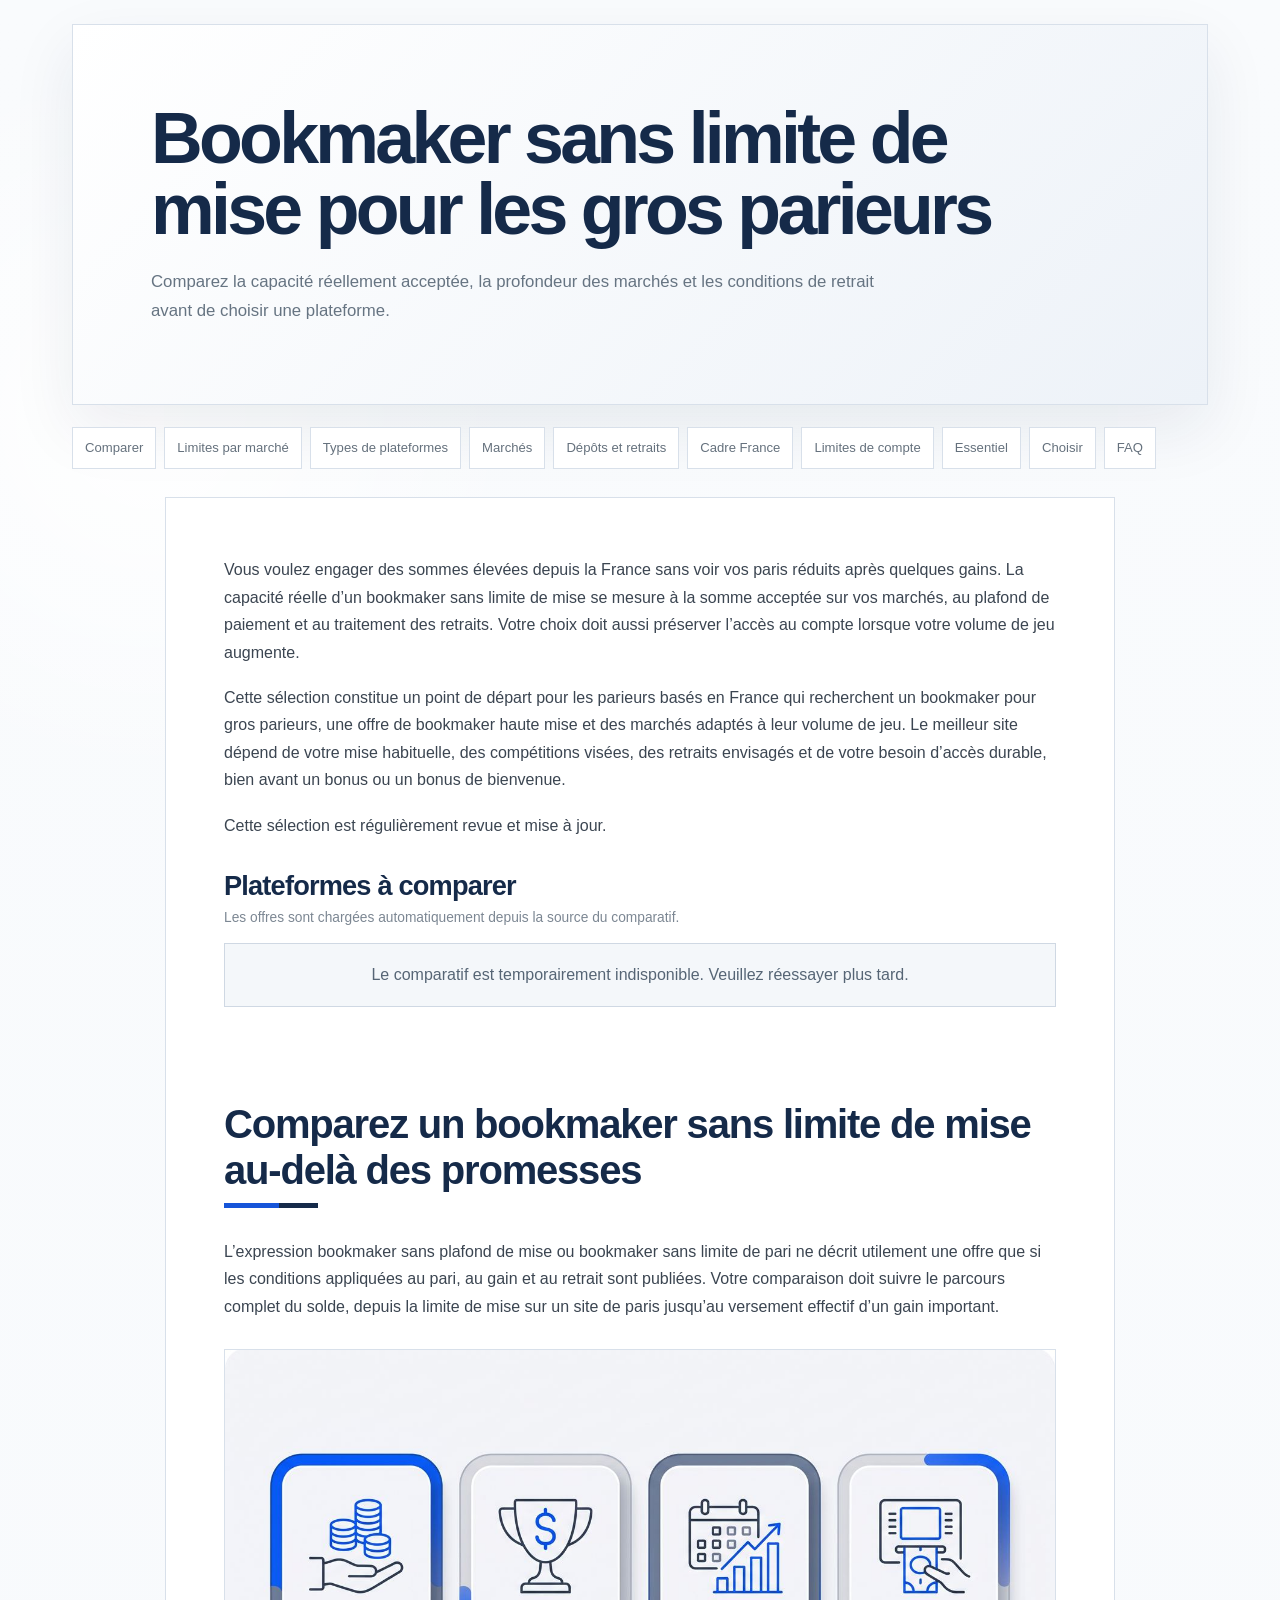
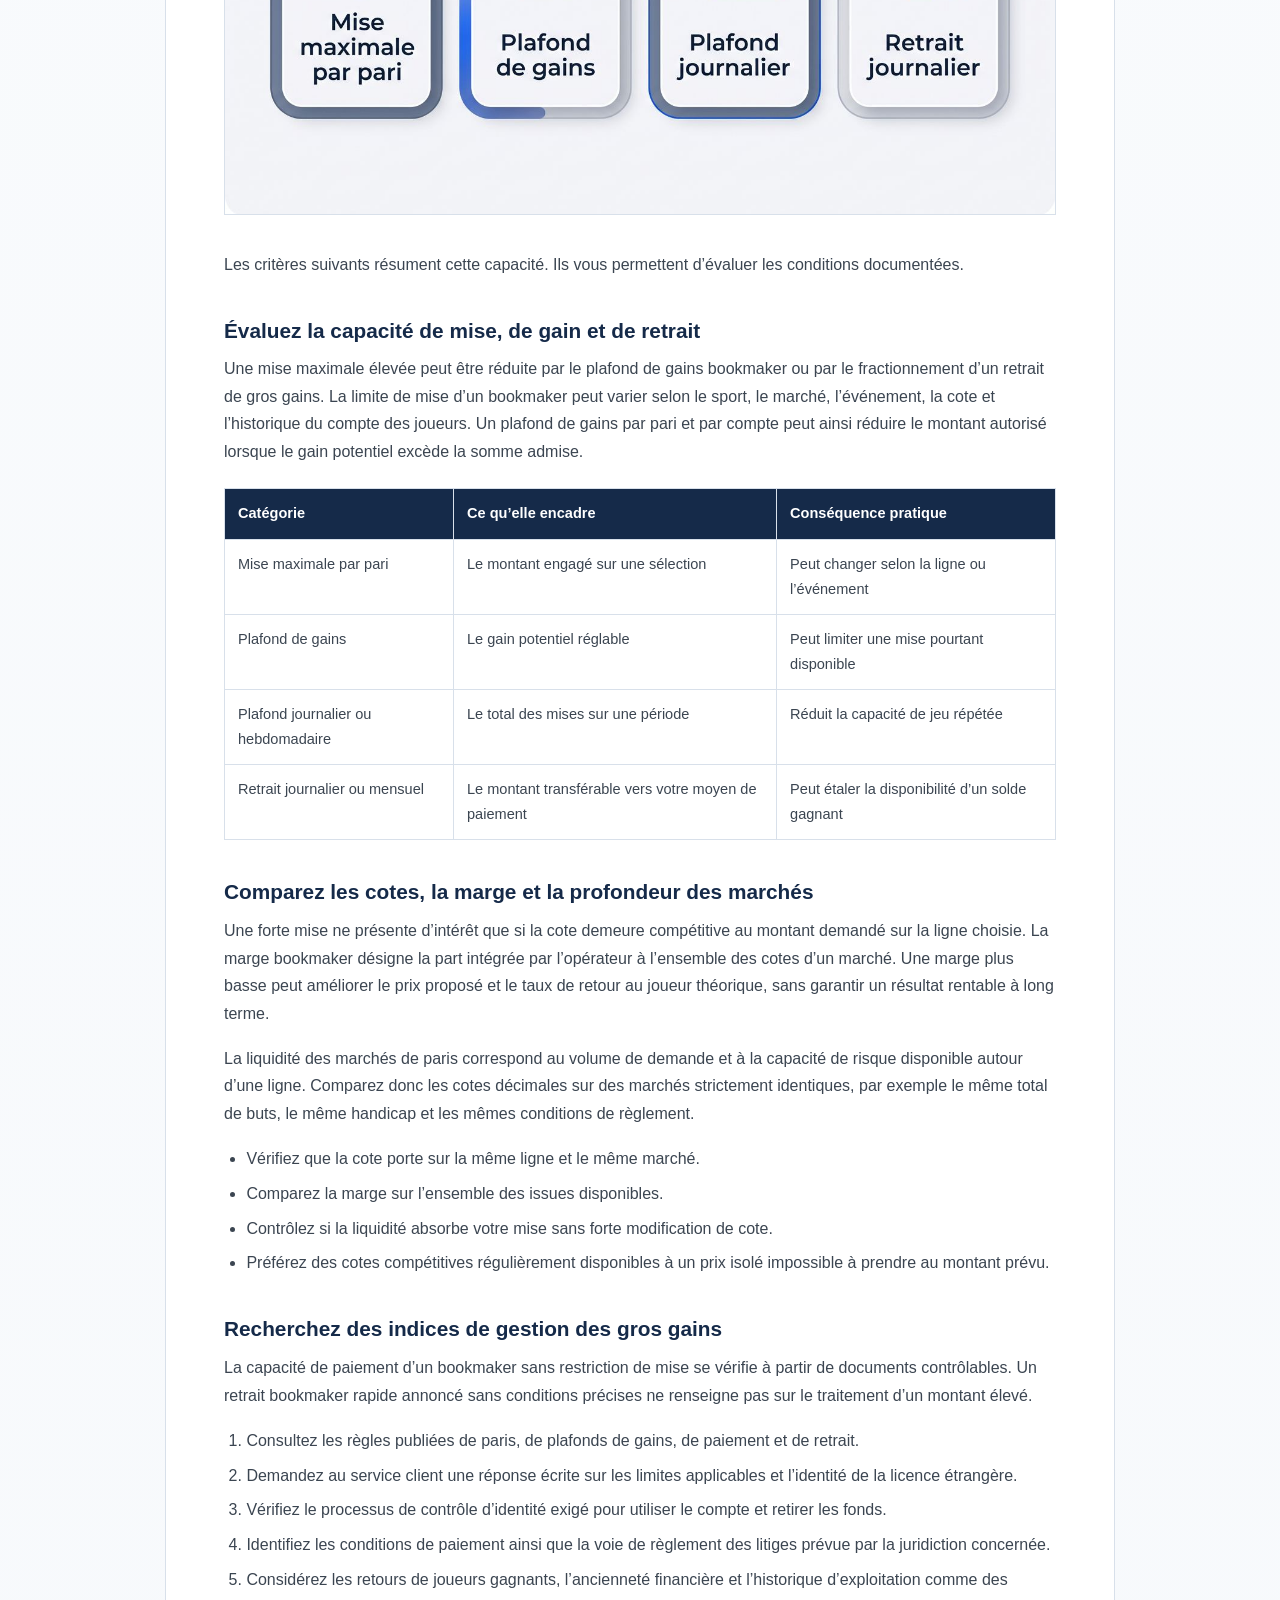
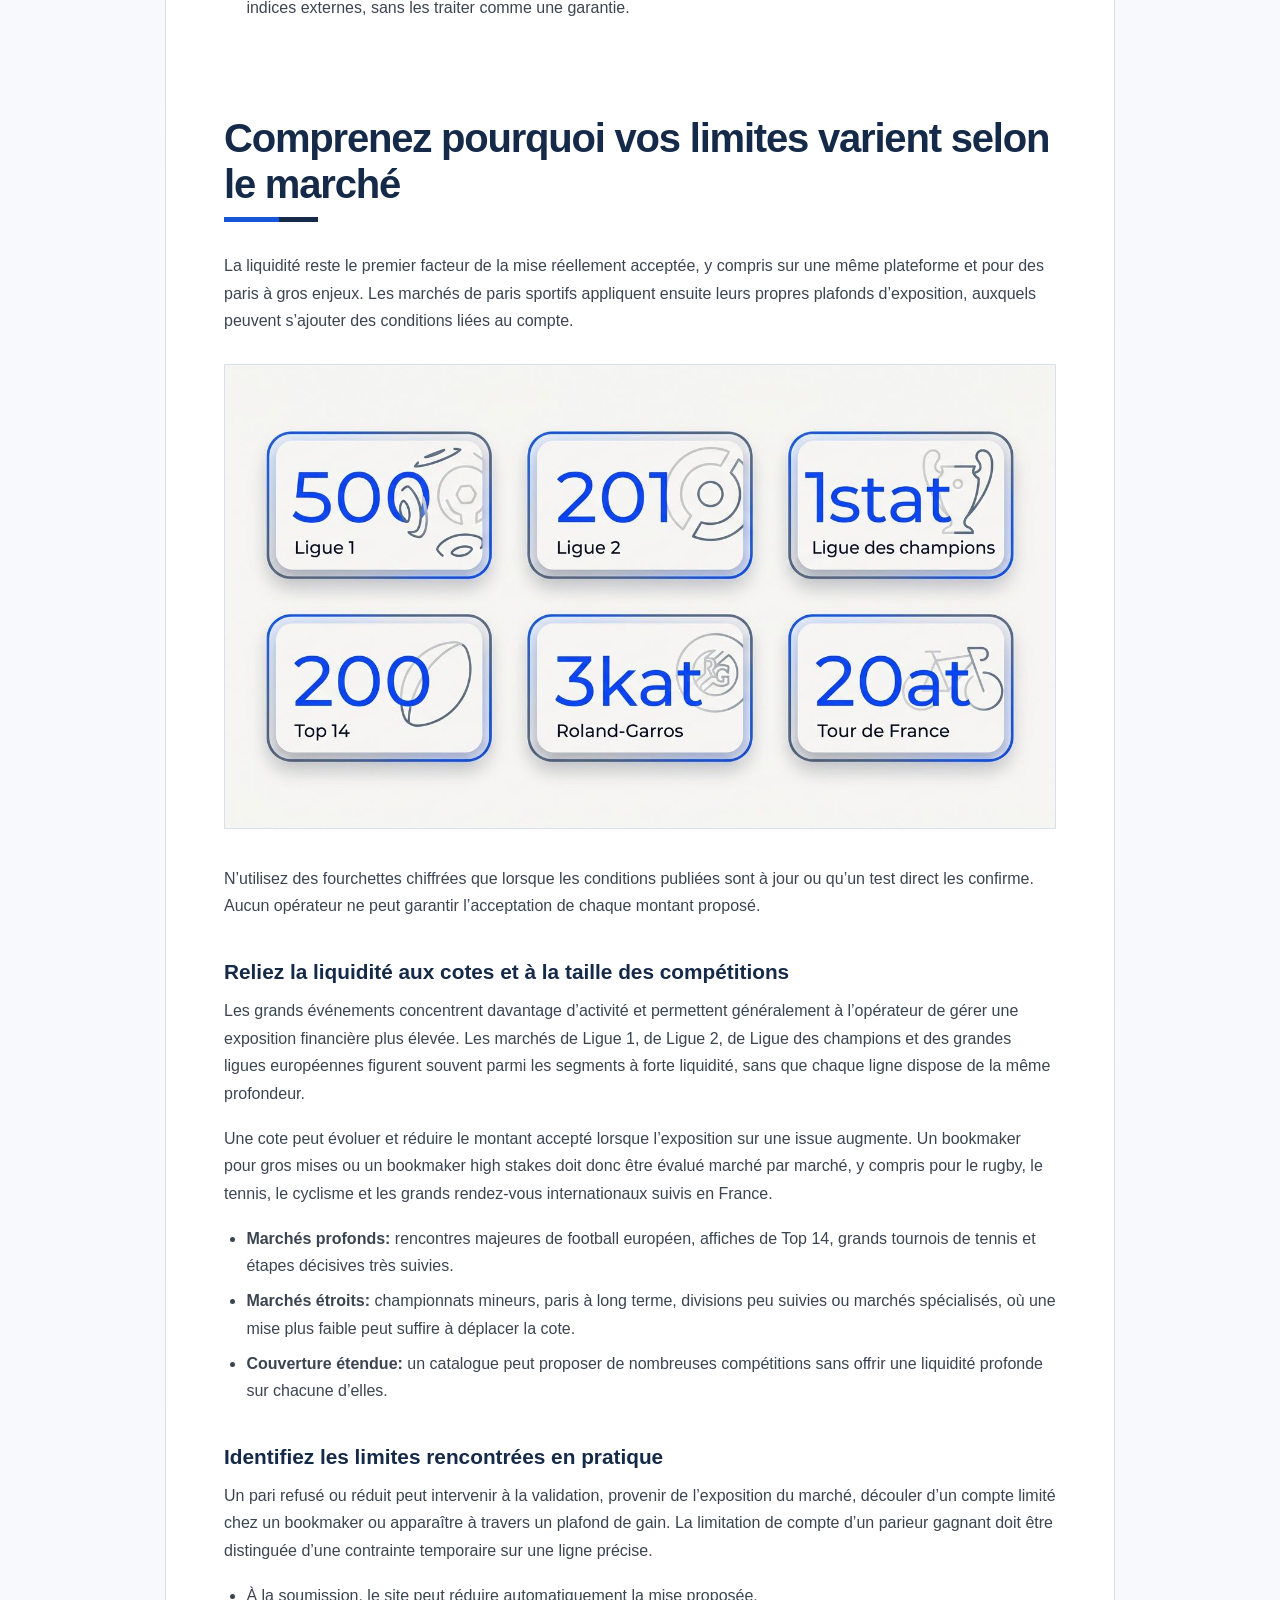
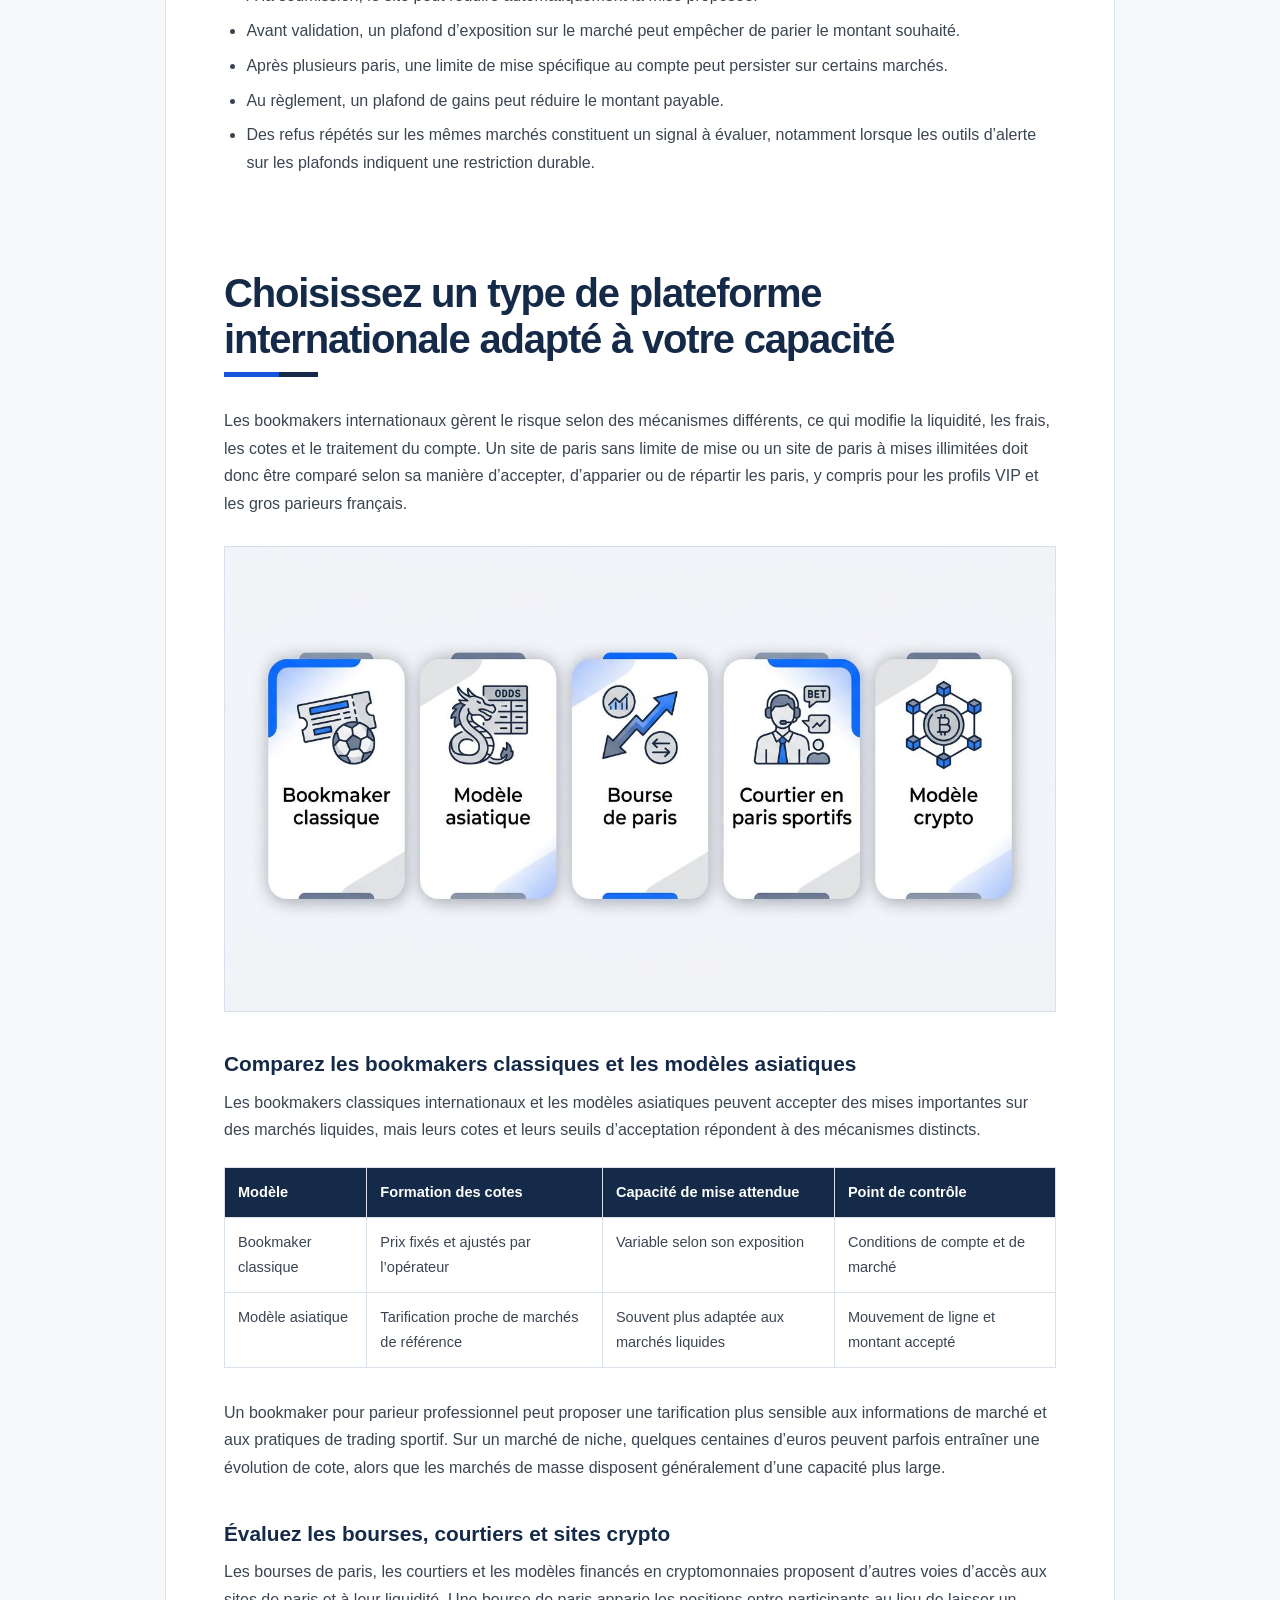
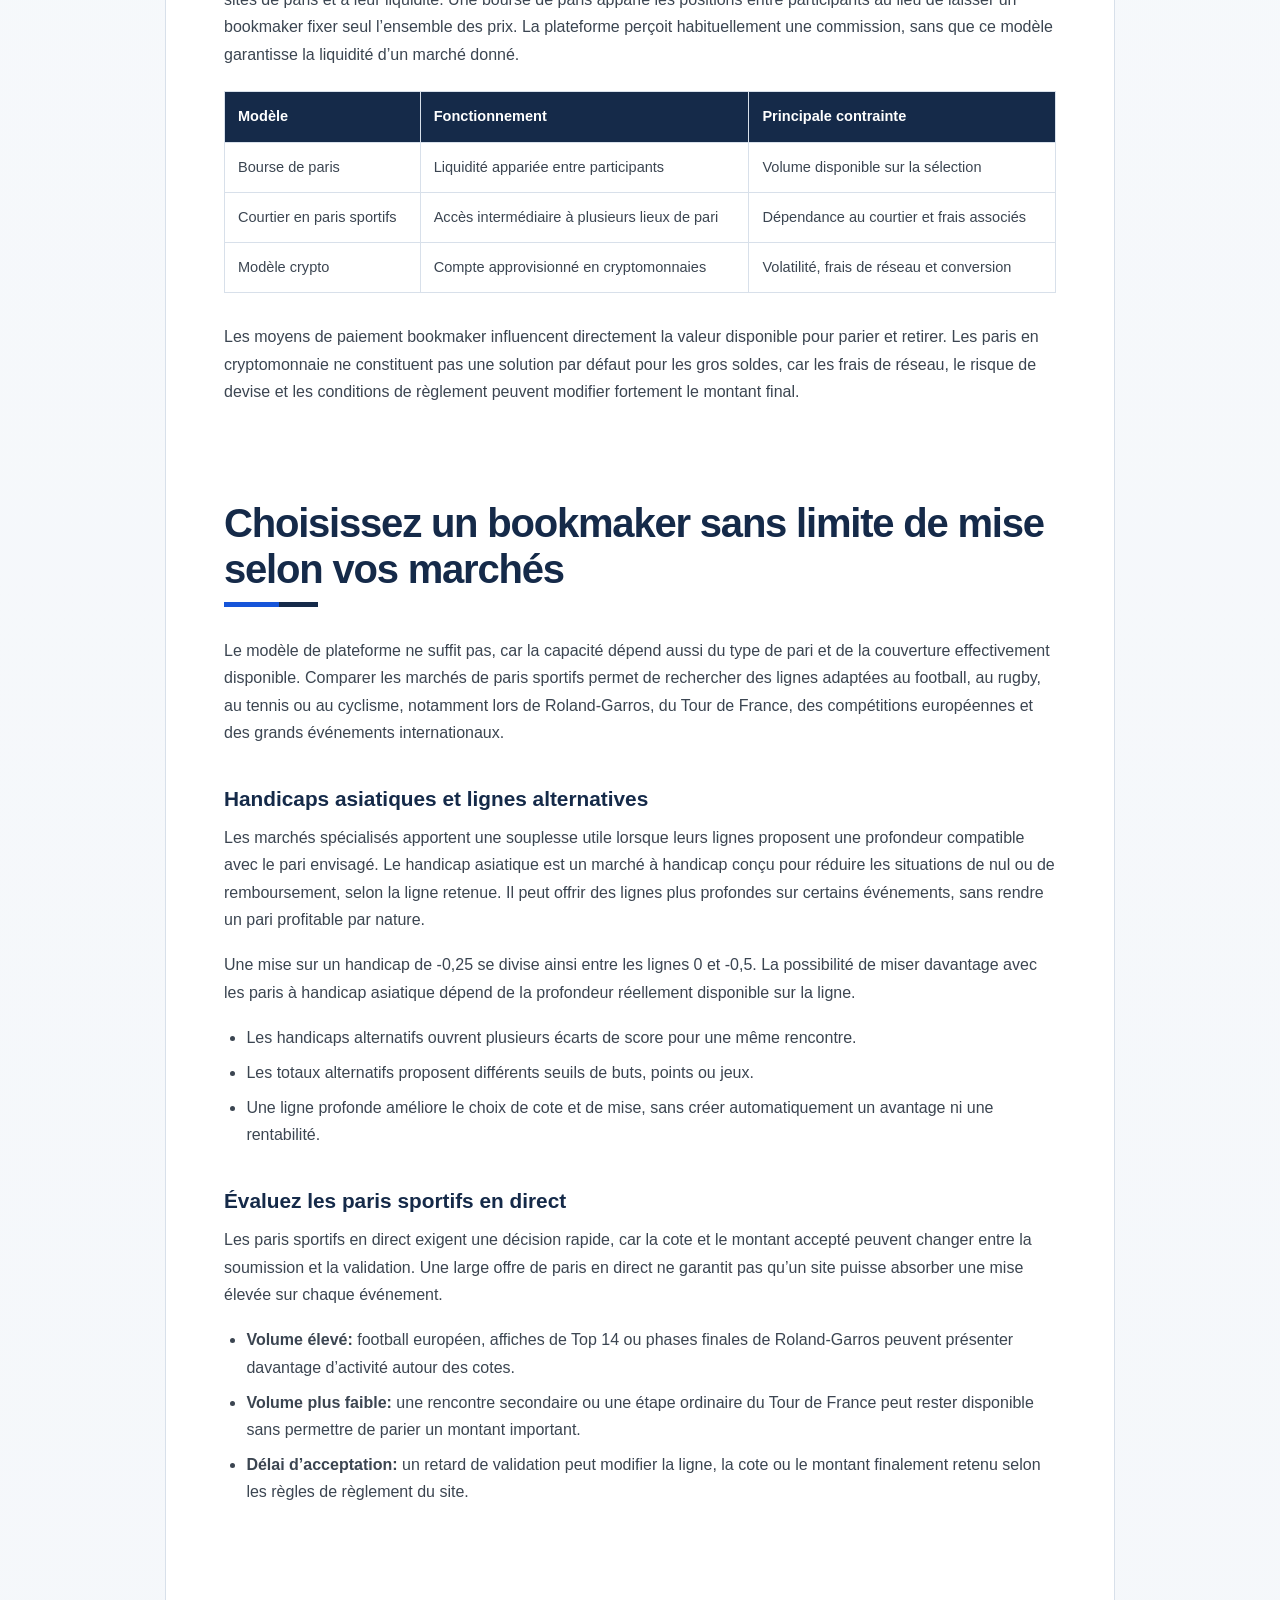
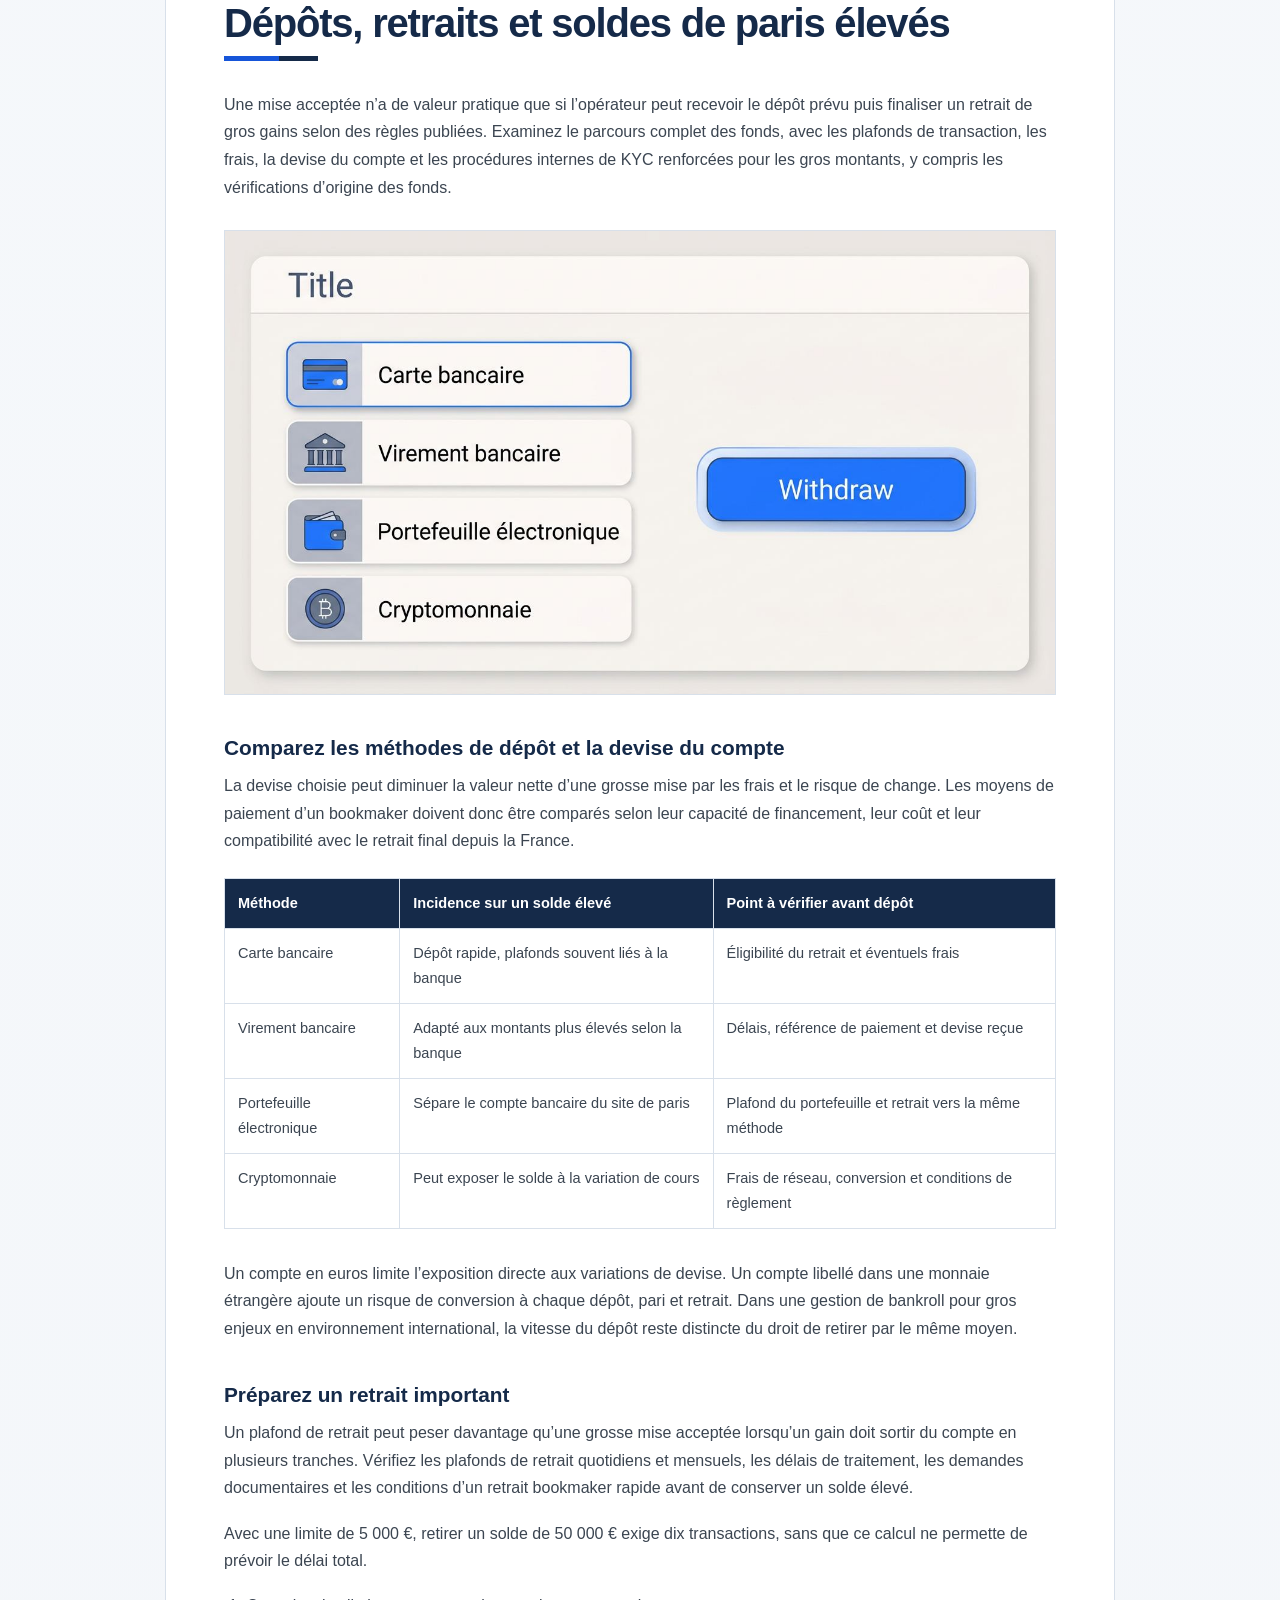
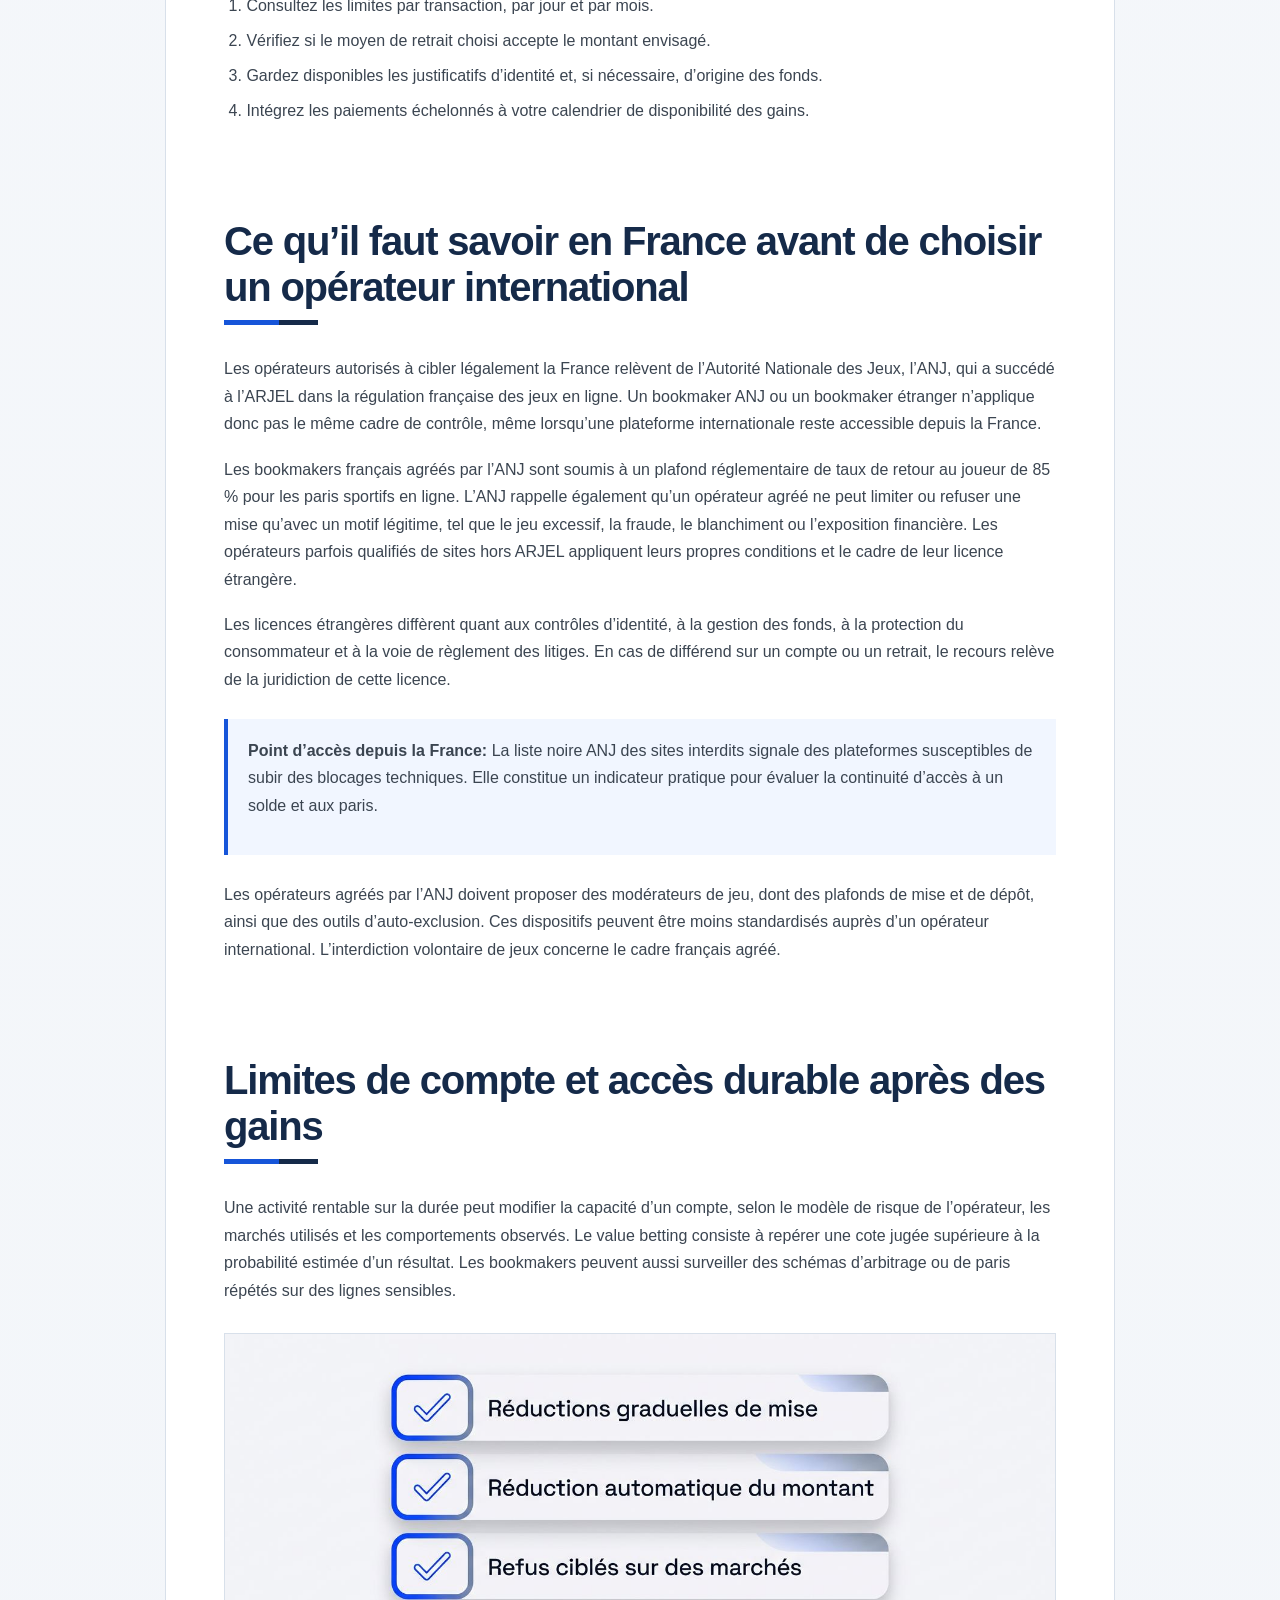
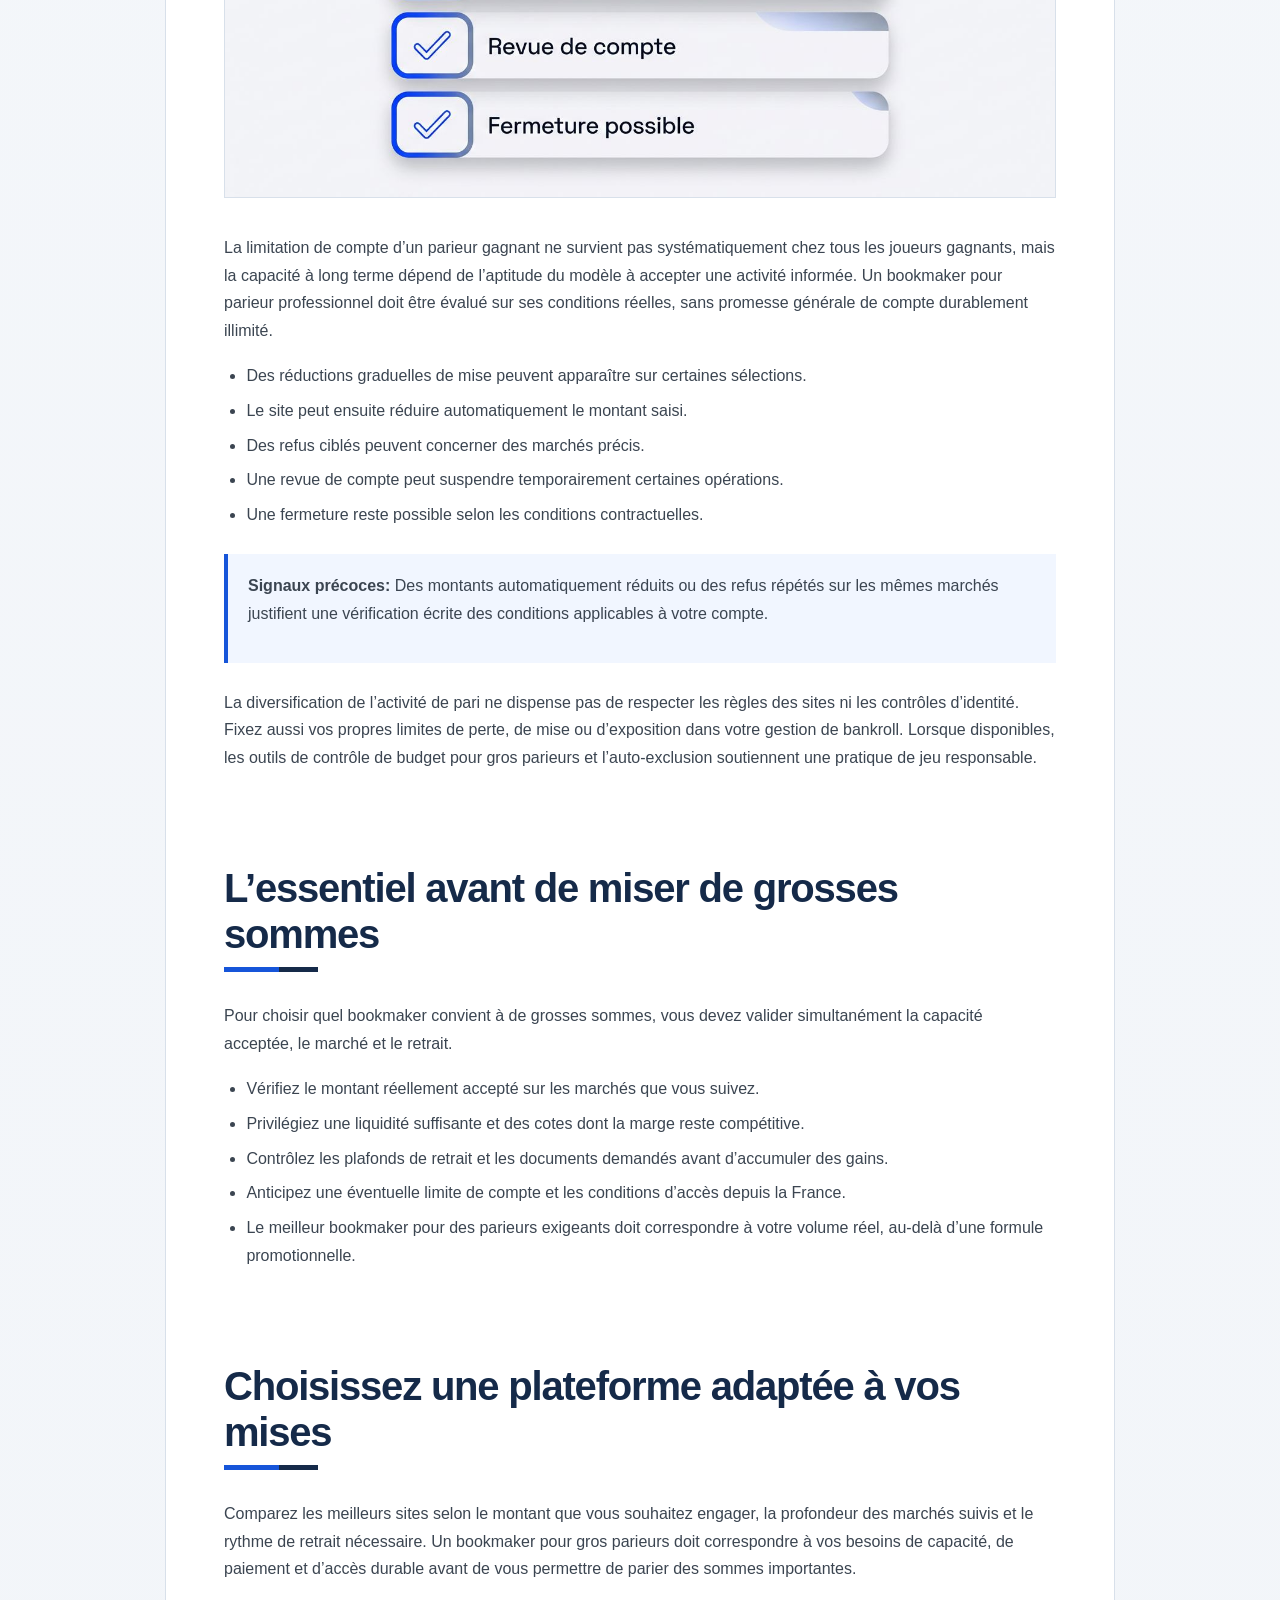
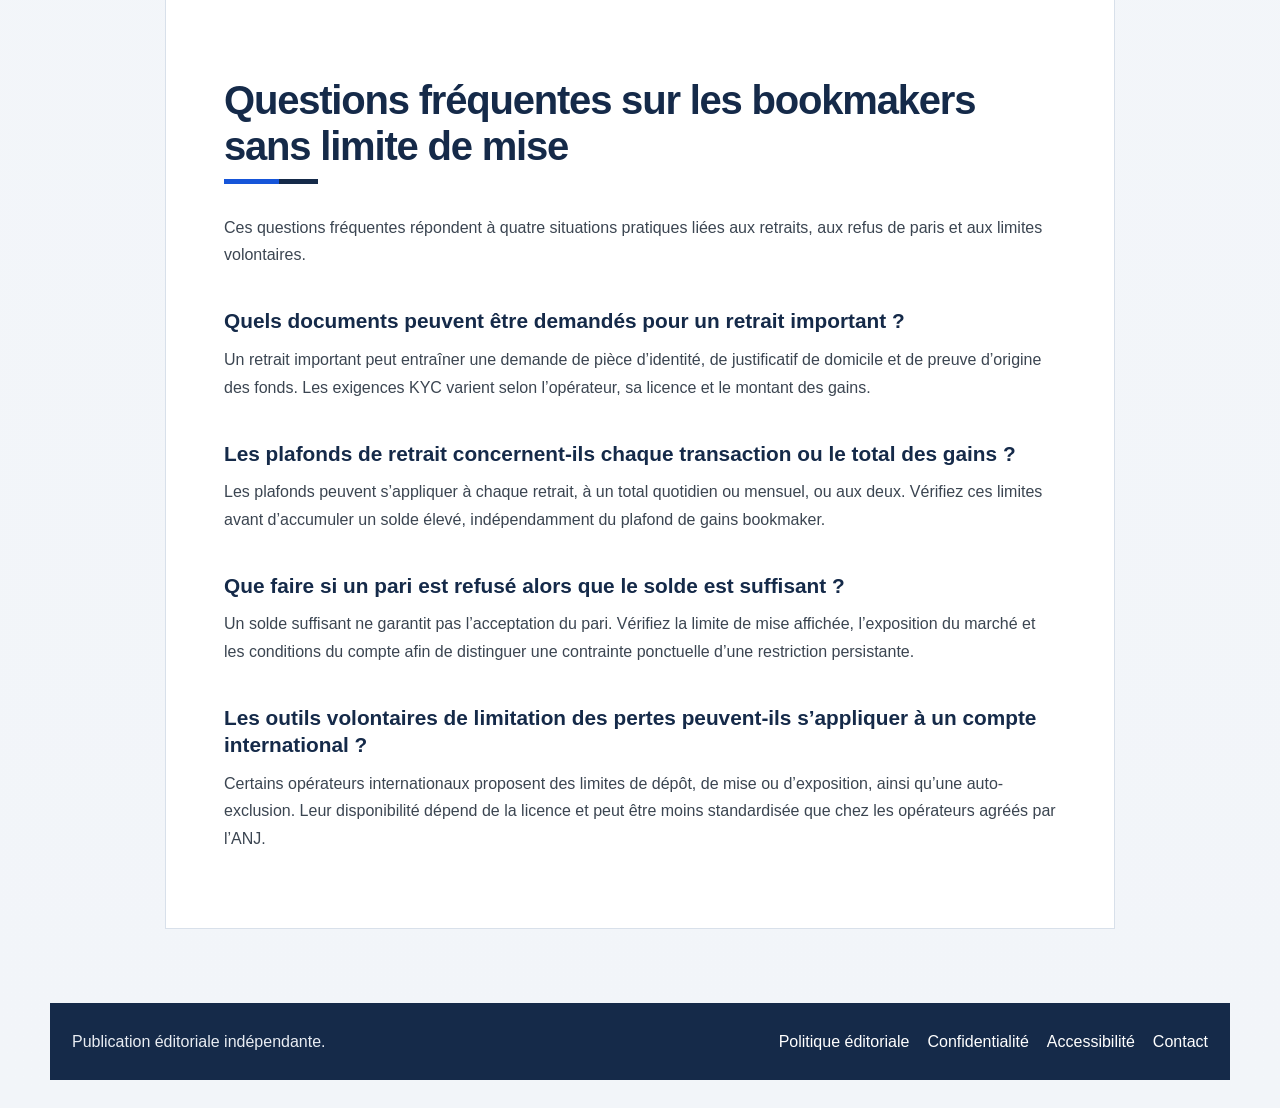
==== commit 9e87a7a5: "Update index.html" ====
--- a/public/index.html
+++ b/public/index.html
@@ -1,6 +1,6 @@
 <!DOCTYPE html>
 
-<html lang="fr"><head><meta charset="utf-8"/><meta content="width=device-width,initial-scale=1" name="viewport"/><title>Bookmaker sans limite de mise pour les gros parieurs</title><meta content="Comparatif des bookmakers sans limite de mise pour gros parieurs : capacité de mise, liquidité, plafonds de gains, retraits, paiements et limites de compte." name="description"/><meta content="#f4f7fb" name="theme-color"/><link href="./" rel="canonical"/><meta content="article" property="og:type"/><meta content="Bookmaker sans limite de mise pour les gros parieurs" property="og:title"/><meta content="Comparatif des bookmakers sans limite de mise pour gros parieurs : capacité de mise, liquidité, plafonds de gains, retraits, paiements et limites de compte." property="og:description"/><meta content="assets/images/comparer-bookmaker-sans-limite-mise.jpg" property="og:image"/><link href="favicon.ico" rel="icon" sizes="any"/><link href="favicon.png" rel="icon" type="image/png"/><link href="assets/css/site.css" rel="stylesheet"/><script type="application/ld+json">{"@context":"https://schema.org","@graph":[{"@type":"WebSite","name":"Bookmaker sans limite de mise pour les gros parieurs","inLanguage":"fr-FR"},{"@type":"WebPage","name":"Bookmaker sans limite de mise pour les gros parieurs","description":"Comparatif des bookmakers sans limite de mise pour gros parieurs : capacité de mise, liquidité, plafonds de gains, retraits, paiements et limites de compte.","inLanguage":"fr-FR"},{"@type":"Article","headline":"Bookmaker sans limite de mise pour les gros parieurs","description":"Comparatif des bookmakers sans limite de mise pour gros parieurs : capacité de mise, liquidité, plafonds de gains, retraits, paiements et limites de compte.","inLanguage":"fr-FR"},{"@type":"FAQPage","inLanguage":"fr-FR","mainEntity":[{"@type":"Question","name":"Quels documents peuvent être demandés pour un retrait important ?","acceptedAnswer":{"@type":"Answer","text":"Un retrait important peut entraîner une demande de pièce d’identité, de justificatif de domicile et de preuve d’origine des fonds. Les exigences KYC varient selon l’opérateur, sa licence et le montant des gains."}},{"@type":"Question","name":"Les plafonds de retrait concernent-ils chaque transaction ou le total des gains ?","acceptedAnswer":{"@type":"Answer","text":"Les plafonds peuvent s’appliquer à chaque retrait, à un total quotidien ou mensuel, ou aux deux. Vérifiez ces limites avant d’accumuler un solde élevé, indépendamment du plafond de gains bookmaker."}},{"@type":"Question","name":"Que faire si un pari est refusé alors que le solde est suffisant ?","acceptedAnswer":{"@type":"Answer","text":"Un solde suffisant ne garantit pas l’acceptation du pari. Vérifiez la limite de mise affichée, l’exposition du marché et les conditions du compte afin de distinguer une contrainte ponctuelle d’une restriction persistante."}},{"@type":"Question","name":"Les outils volontaires de limitation des pertes peuvent-ils s’appliquer à un compte international ?","acceptedAnswer":{"@type":"Answer","text":"Certains opérateurs internationaux proposent des limites de dépôt, de mise ou d’exposition, ainsi qu’une auto-exclusion. Leur disponibilité dépend de la licence et peut être moins standardisée que chez les opérateurs agréés par l’ANJ."}}]}]}</script></head><body><a class="skip-link" href="#content">Aller au contenu</a><main><section class="hero"><div class="hero-copy"><h1>Bookmaker sans limite de mise pour les gros parieurs</h1><p>Comparez la capacité réellement acceptée, la profondeur des marchés et les conditions de retrait avant de choisir une plateforme.</p></div></section><nav aria-label="Sommaire" class="toc"><a href="#comparez-un-bookmaker-sans-limite-de-mise-au-dela-des-promesses">Comparer</a><a href="#comprenez-pourquoi-vos-limites-varient-selon-le-marche">Limites par marché</a><a href="#choisissez-un-type-de-plateforme-internationale-adapte-a-votre-capacite">Types de plateformes</a><a href="#choisissez-un-bookmaker-sans-limite-de-mise-selon-vos-marches">Marchés</a><a href="#depots-retraits-et-soldes-de-paris-eleves">Dépôts et retraits</a><a href="#ce-qu-il-faut-savoir-en-france-avant-de-choisir-un-operateur-international">Cadre France</a><a href="#limites-de-compte-et-acces-durable-apres-des-gains">Limites de compte</a><a href="#l-essentiel-avant-de-miser-de-grosses-sommes">Essentiel</a><a href="#choisissez-une-plateforme-adaptee-a-vos-mises">Choisir</a><a href="#questions-frequentes-sur-les-bookmakers-sans-limite-de-mise">FAQ</a></nav><article class="article" id="content">
+<html lang="fr"><head><meta charset="utf-8"/><meta content="width=device-width,initial-scale=1" name="viewport"/><title>Bookmaker sans limite de mise – comparatif gros enjeux 2026</title><meta content="Comparatif des bookmakers sans limite de mise pour gros parieurs: capacité de mise, liquidité, plafonds de gains, retraits, paiements et limites de compte." name="description"/><meta content="#f4f7fb" name="theme-color"/><link href="./" rel="canonical"/><meta content="article" property="og:type"/><meta content="Bookmaker sans limite de mise – comparatif gros enjeux 2026" property="og:title"/><meta content="Comparatif des bookmakers sans limite de mise pour gros parieurs: capacité de mise, liquidité, plafonds de gains, retraits, paiements et limites de compte." property="og:description"/><meta content="assets/images/comparer-bookmaker-sans-limite-mise.jpg" property="og:image"/><link href="favicon.ico" rel="icon" sizes="any"/><link href="favicon.png" rel="icon" type="image/png"/><link href="assets/css/site.css" rel="stylesheet"/><script type="application/ld+json">{"@context":"https://schema.org","@graph":[{"@type":"WebSite","name":"Bookmaker sans limite de mise","inLanguage":"fr-FR"},{"@type":"WebPage","name":"Bookmaker sans limite de mise – comparatif gros enjeux 2026","description":"Comparatif des bookmakers sans limite de mise pour gros parieurs: capacité de mise, liquidité, plafonds de gains, retraits, paiements et limites de compte.","inLanguage":"fr-FR"},{"@type":"Article","headline":"Bookmaker sans limite de mise pour les gros parieurs","description":"Comparatif des bookmakers sans limite de mise pour gros parieurs: capacité de mise, liquidité, plafonds de gains, retraits, paiements et limites de compte.","inLanguage":"fr-FR"},{"@type":"FAQPage","inLanguage":"fr-FR","mainEntity":[{"@type":"Question","name":"Quels documents peuvent être demandés pour un retrait important ?","acceptedAnswer":{"@type":"Answer","text":"Un retrait important peut entraîner une demande de pièce d’identité, de justificatif de domicile et de preuve d’origine des fonds. Les exigences KYC varient selon l’opérateur, sa licence et le montant des gains."}},{"@type":"Question","name":"Les plafonds de retrait concernent-ils chaque transaction ou le total des gains ?","acceptedAnswer":{"@type":"Answer","text":"Les plafonds peuvent s’appliquer à chaque retrait, à un total quotidien ou mensuel, ou aux deux. Vérifiez ces limites avant d’accumuler un solde élevé, indépendamment du plafond de gains bookmaker."}},{"@type":"Question","name":"Que faire si un pari est refusé alors que le solde est suffisant ?","acceptedAnswer":{"@type":"Answer","text":"Un solde suffisant ne garantit pas l’acceptation du pari. Vérifiez la limite de mise affichée, l’exposition du marché et les conditions du compte afin de distinguer une contrainte ponctuelle d’une restriction persistante."}},{"@type":"Question","name":"Les outils volontaires de limitation des pertes peuvent-ils s’appliquer à un compte international ?","acceptedAnswer":{"@type":"Answer","text":"Certains opérateurs internationaux proposent des limites de dépôt, de mise ou d’exposition, ainsi qu’une auto-exclusion. Leur disponibilité dépend de la licence et peut être moins standardisée que chez les opérateurs agréés par l’ANJ."}}]}]}</script></head><body data-rsssl=1><a class="skip-link" href="#content">Aller au contenu</a><main><section class="hero"><div class="hero-copy"><h1>Bookmaker sans limite de mise pour les gros parieurs</h1><p>Comparez la capacité réellement acceptée, la profondeur des marchés et les conditions de retrait avant de choisir une plateforme.</p></div></section><nav aria-label="Sommaire" class="toc"><a href="#comparez-un-bookmaker-sans-limite-de-mise-au-dela-des-promesses">Comparer</a><a href="#comprenez-pourquoi-vos-limites-varient-selon-le-marche">Limites par marché</a><a href="#choisissez-un-type-de-plateforme-internationale-adapte-a-votre-capacite">Types de plateformes</a><a href="#choisissez-un-bookmaker-sans-limite-de-mise-selon-vos-marches">Marchés</a><a href="#depots-retraits-et-soldes-de-paris-eleves">Dépôts et retraits</a><a href="#ce-qu-il-faut-savoir-en-france-avant-de-choisir-un-operateur-international">Cadre France</a><a href="#limites-de-compte-et-acces-durable-apres-des-gains">Limites de compte</a><a href="#l-essentiel-avant-de-miser-de-grosses-sommes">Essentiel</a><a href="#choisissez-une-plateforme-adaptee-a-vos-mises">Choisir</a><a href="#questions-frequentes-sur-les-bookmakers-sans-limite-de-mise">FAQ</a></nav><article class="article" id="content">
 <p>Vous voulez engager des sommes élevées depuis la France sans voir vos paris réduits après quelques gains. La capacité réelle d’un bookmaker sans limite de mise se mesure à la somme acceptée sur vos marchés, au plafond de paiement et au traitement des retraits. Votre choix doit aussi préserver l’accès au compte lorsque votre volume de jeu augmente.</p>
 <p>Cette sélection constitue un point de départ pour les parieurs basés en France qui recherchent un bookmaker pour gros parieurs, une offre de bookmaker haute mise et des marchés adaptés à leur volume de jeu. Le meilleur site dépend de votre mise habituelle, des compétitions visées, des retraits envisagés et de votre besoin d’accès durable, bien avant un bonus ou un bonus de bienvenue.</p>
 <p>Cette sélection est régulièrement revue et mise à jour.</p>
@@ -65,9 +65,9 @@
 <p>Les grands événements concentrent davantage d’activité et permettent généralement à l’opérateur de gérer une exposition financière plus élevée. Les marchés de Ligue 1, de Ligue 2, de Ligue des champions et des grandes ligues européennes figurent souvent parmi les segments à forte liquidité, sans que chaque ligne dispose de la même profondeur.</p>
 <p>Une cote peut évoluer et réduire le montant accepté lorsque l’exposition sur une issue augmente. Un bookmaker pour gros mises ou un bookmaker high stakes doit donc être évalué marché par marché, y compris pour le rugby, le tennis, le cyclisme et les grands rendez-vous internationaux suivis en France.</p>
 <ul>
-<li><strong>Marchés profonds :</strong> rencontres majeures de football européen, affiches de Top 14, grands tournois de tennis et étapes décisives très suivies.</li>
-<li><strong>Marchés étroits :</strong> championnats mineurs, paris à long terme, divisions peu suivies ou marchés spécialisés, où une mise plus faible peut suffire à déplacer la cote.</li>
-<li><strong>Couverture étendue :</strong> un catalogue peut proposer de nombreuses compétitions sans offrir une liquidité profonde sur chacune d’elles.</li>
+<li><strong>Marchés profonds:</strong> rencontres majeures de football européen, affiches de Top 14, grands tournois de tennis et étapes décisives très suivies.</li>
+<li><strong>Marchés étroits:</strong> championnats mineurs, paris à long terme, divisions peu suivies ou marchés spécialisés, où une mise plus faible peut suffire à déplacer la cote.</li>
+<li><strong>Couverture étendue:</strong> un catalogue peut proposer de nombreuses compétitions sans offrir une liquidité profonde sur chacune d’elles.</li>
 </ul>
 <h3 id="identifiez-les-limites-rencontrees-en-pratique">Identifiez les limites rencontrées en pratique</h3>
 <p>Un pari refusé ou réduit peut intervenir à la validation, provenir de l’exposition du marché, découler d’un compte limité chez un bookmaker ou apparaître à travers un plafond de gain. La limitation de compte d’un parieur gagnant doit être distinguée d’une contrainte temporaire sur une ligne précise.</p>
@@ -149,9 +149,9 @@
 <h3 id="evaluez-les-paris-sportifs-en-direct">Évaluez les paris sportifs en direct</h3>
 <p>Les paris sportifs en direct exigent une décision rapide, car la cote et le montant accepté peuvent changer entre la soumission et la validation. Une large offre de paris en direct ne garantit pas qu’un site puisse absorber une mise élevée sur chaque événement.</p>
 <ul>
-<li><strong>Volume élevé :</strong> football européen, affiches de Top 14 ou phases finales de Roland-Garros peuvent présenter davantage d’activité autour des cotes.</li>
-<li><strong>Volume plus faible :</strong> une rencontre secondaire ou une étape ordinaire du Tour de France peut rester disponible sans permettre de parier un montant important.</li>
-<li><strong>Délai d’acceptation :</strong> un retard de validation peut modifier la ligne, la cote ou le montant finalement retenu selon les règles de règlement du site.</li>
+<li><strong>Volume élevé:</strong> football européen, affiches de Top 14 ou phases finales de Roland-Garros peuvent présenter davantage d’activité autour des cotes.</li>
+<li><strong>Volume plus faible:</strong> une rencontre secondaire ou une étape ordinaire du Tour de France peut rester disponible sans permettre de parier un montant important.</li>
+<li><strong>Délai d’acceptation:</strong> un retard de validation peut modifier la ligne, la cote ou le montant finalement retenu selon les règles de règlement du site.</li>
 </ul>
 <h2 id="depots-retraits-et-soldes-de-paris-eleves">Dépôts, retraits et soldes de paris élevés</h2>
 <p>Une mise acceptée n’a de valeur pratique que si l’opérateur peut recevoir le dépôt prévu puis finaliser un retrait de gros gains selon des règles publiées. Examinez le parcours complet des fonds, avec les plafonds de transaction, les frais, la devise du compte et les procédures internes de KYC renforcées pour les gros montants, y compris les vérifications d’origine des fonds.</p><figure class="article-image"><img alt="Méthodes de dépôt et de retrait pour des soldes de paris élevés." decoding="async" loading="eager" src="assets/images/depots-retraits-soldes-paris-eleves.jpg"/></figure>
@@ -203,7 +203,7 @@
 <p>Les bookmakers français agréés par l’ANJ sont soumis à un plafond réglementaire de taux de retour au joueur de 85 % pour les paris sportifs en ligne. L’ANJ rappelle également qu’un opérateur agréé ne peut limiter ou refuser une mise qu’avec un motif légitime, tel que le jeu excessif, la fraude, le blanchiment ou l’exposition financière. Les opérateurs parfois qualifiés de sites hors ARJEL appliquent leurs propres conditions et le cadre de leur licence étrangère.</p>
 <p>Les licences étrangères diffèrent quant aux contrôles d’identité, à la gestion des fonds, à la protection du consommateur et à la voie de règlement des litiges. En cas de différend sur un compte ou un retrait, le recours relève de la juridiction de cette licence.</p>
 <blockquote>
-<p><strong>Point d’accès depuis la France :</strong> La liste noire ANJ des sites interdits signale des plateformes susceptibles de subir des blocages techniques. Elle constitue un indicateur pratique pour évaluer la continuité d’accès à un solde et aux paris.</p>
+<p><strong>Point d’accès depuis la France:</strong> La liste noire ANJ des sites interdits signale des plateformes susceptibles de subir des blocages techniques. Elle constitue un indicateur pratique pour évaluer la continuité d’accès à un solde et aux paris.</p>
 </blockquote>
 <p>Les opérateurs agréés par l’ANJ doivent proposer des modérateurs de jeu, dont des plafonds de mise et de dépôt, ainsi que des outils d’auto-exclusion. Ces dispositifs peuvent être moins standardisés auprès d’un opérateur international. L’interdiction volontaire de jeux concerne le cadre français agréé.</p>
 <h2 id="limites-de-compte-et-acces-durable-apres-des-gains">Limites de compte et accès durable après des gains</h2>
@@ -217,7 +217,7 @@
 <li>Une fermeture reste possible selon les conditions contractuelles.</li>
 </ul>
 <blockquote>
-<p><strong>Signaux précoces :</strong> Des montants automatiquement réduits ou des refus répétés sur les mêmes marchés justifient une vérification écrite des conditions applicables à votre compte.</p>
+<p><strong>Signaux précoces:</strong> Des montants automatiquement réduits ou des refus répétés sur les mêmes marchés justifient une vérification écrite des conditions applicables à votre compte.</p>
 </blockquote>
 <p>La diversification de l’activité de pari ne dispense pas de respecter les règles des sites ni les contrôles d’identité. Fixez aussi vos propres limites de perte, de mise ou d’exposition dans votre gestion de bankroll. Lorsque disponibles, les outils de contrôle de budget pour gros parieurs et l’auto-exclusion soutiennent une pratique de jeu responsable.</p>
 <h2 id="l-essentiel-avant-de-miser-de-grosses-sommes">L’essentiel avant de miser de grosses sommes</h2>
@@ -241,4 +241,4 @@
 <p>Un solde suffisant ne garantit pas l’acceptation du pari. Vérifiez la limite de mise affichée, l’exposition du marché et les conditions du compte afin de distinguer une contrainte ponctuelle d’une restriction persistante.</p>
 <h3 id="les-outils-volontaires-de-limitation-des-pertes-peuvent-ils-s-appliquer-a-un-compte-international">Les outils volontaires de limitation des pertes peuvent-ils s’appliquer à un compte international ?</h3>
 <p>Certains opérateurs internationaux proposent des limites de dépôt, de mise ou d’exposition, ainsi qu’une auto-exclusion. Leur disponibilité dépend de la licence et peut être moins standardisée que chez les opérateurs agréés par l’ANJ.</p>
-</article></main><footer class="footer"><span>Publication éditoriale indépendante.</span><nav><a href="politique-editoriale/">Politique éditoriale</a><a href="confidentialite/">Confidentialité</a><a href="accessibilite/">Accessibilité</a><a href="contact/">Contact</a></nav></footer><script defer="" src="assets/js/top-table.js"></script></body></html>+</article></main><footer class="footer"><span>Publication éditoriale indépendante.</span><nav><a href="politique-editoriale/">Politique éditoriale</a><a href="confidentialite/">Confidentialité</a><a href="accessibilite/">Accessibilité</a><a href="contact/">Contact</a></nav></footer><script defer="" src="assets/js/top-table.js"></script></body></html>
--- a/public/assets/css/site.css
+++ b/public/assets/css/site.css
@@ -39,3 +39,29 @@
 @media(max-width:900px){
   .hero{display:block}
 }
+
+/* Company logos: never crop or force into a fixed 68px frame. */
+.offer-card{
+  grid-template-rows:auto auto auto 46px;
+}
+.logo-box{
+  width:100%;
+  min-height:92px;
+  height:auto;
+  display:flex;
+  align-items:center;
+  justify-content:center;
+  padding:14px 16px;
+  overflow:visible;
+  border-radius:12px;
+}
+.logo-box img{
+  display:block!important;
+  width:auto!important;
+  height:auto!important;
+  max-width:100%!important;
+  max-height:72px!important;
+  object-fit:contain!important;
+  object-position:center!important;
+  margin:auto!important;
+}
